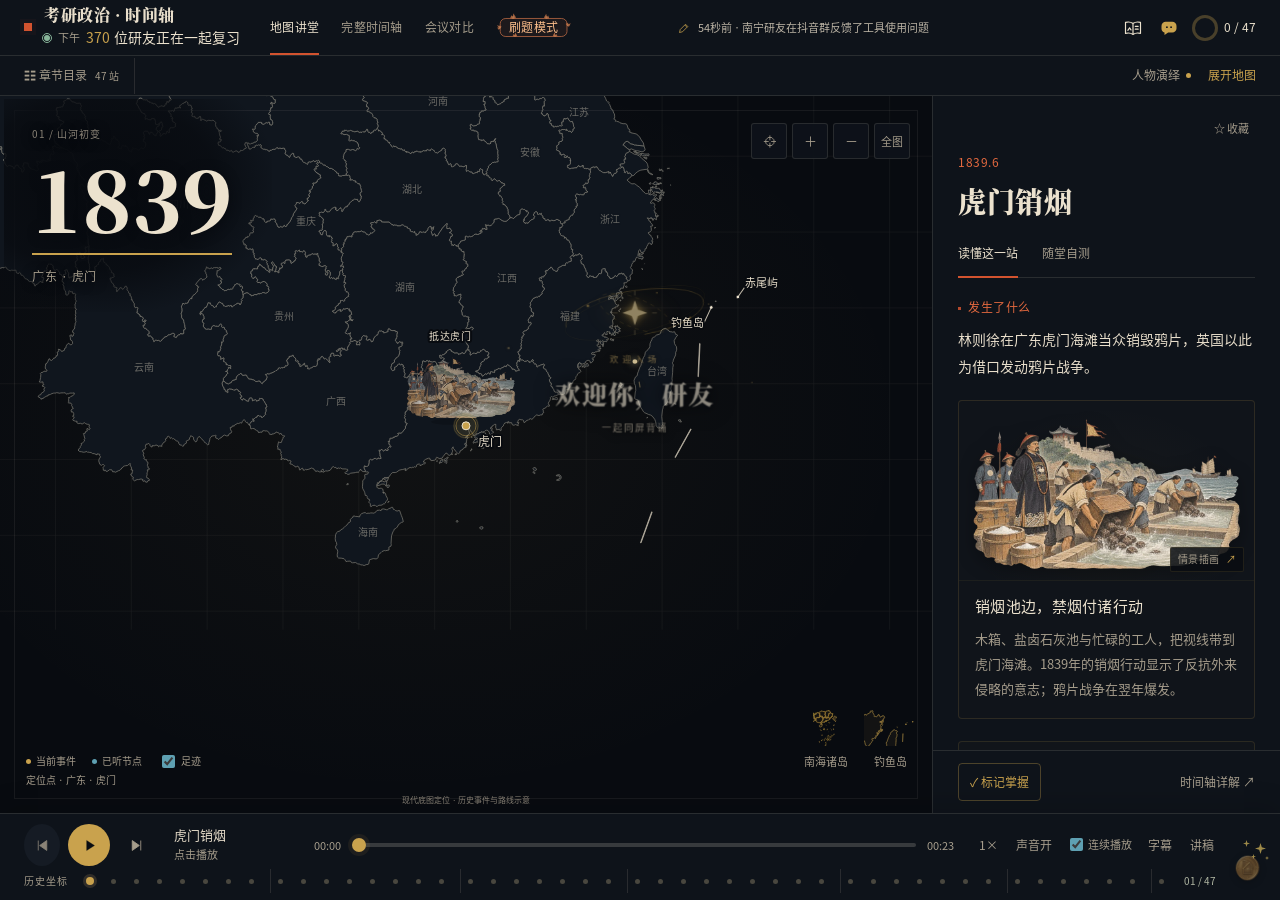
==== index.html @ 4784ce2b "史纲地图讲堂：47站语音讲解 + 动态地图 + 原创自测" ====
<!doctype html>
<html lang="zh-CN">
<head>
<meta charset="utf-8"><meta name="viewport" content="width=device-width,initial-scale=1,viewport-fit=cover">
<meta name="theme-color" content="#0A0D12"><meta name="description" content="47站史纲地图讲堂：语音讲解、动态地图、同步字幕、原创自测。把年份连成线，把考点放回历史现场。">
<title>史纲地图讲堂 · 考研政治</title>
<link rel="icon" href="data:image/svg+xml,%3Csvg xmlns='http://www.w3.org/2000/svg' viewBox='0 0 40 40'%3E%3Crect width='40' height='40' rx='10' fill='%230c171e'/%3E%3Cpath d='M8 27L20 8L32 27M12 22H28' fill='none' stroke='%23ccac76' stroke-width='2'/%3E%3C/svg%3E">
<link rel="preload" href="assets/fonts/v51/sans-core-e274e4789ecb.woff2" as="font" type="font/woff2" crossorigin>
<link rel="stylesheet" href="src/lecture.css?v=51">
<script defer src="map_data.js?v=16"></script>
<script defer src="src/study-map.js?v=29"></script><script defer src="src/lecture-data.js"></script><script defer src="src/lecture-audio.js"></script><script defer src="src/study-scenes.js?v=16"></script><script defer src="src/study-ui.js?v=61"></script><script defer src="src/study-together.js?v=42"></script><script defer src="src/study-welcome.js?v=43"></script><script defer src="src/study-community.js?v=33"></script><script defer src="src/study-resources.js?v=61"></script><script defer src="src/lecture-story.js?v=19"></script><script defer src="src/lecture.js?v=40"></script>
<link rel="stylesheet" href="src/study-theme.css?v=16">
<link rel="stylesheet" href="src/study-editorial.css?v=16">
<link rel="stylesheet" href="src/study-system.css?v=61">
<link rel="stylesheet" href="src/study-together.css?v=33">
<link rel="stylesheet" href="src/study-welcome.css?v=43">
<link rel="stylesheet" href="src/study-map.css?v=29">
<link rel="stylesheet" href="src/study-map-controls.css?v=28">
<link rel="stylesheet" href="src/study-resources.css?v=34">
<link rel="stylesheet" href="src/study-support.css?v=49">
<script defer src="src/study-support.js?v=53"></script>
</head>
<body>
<div class="lecture-app">
 <header class="study-header" data-page="lecture"></header>
 <div class="workspace-toolbar">
  <button id="mobileContents" class="directory-toggle" aria-expanded="false" aria-controls="contents">☷ 章节目录 <span>47 站</span></button>
  <h1 class="sr-only">史纲地图讲堂</h1><span id="sceneStatus" class="sr-only">选择节点，播放历史进程</span>
  <div class="toolbar-options"><button id="actorsBtn" aria-pressed="true">人物演绎 <i></i></button><button id="focusBtn" aria-pressed="false">展开地图</button></div>
 </div>
 <main class="workspace">
  <aside class="contents" id="contents" aria-label="章节目录">
   <div class="contents-heading"><b>学习路径</b><span id="chapterCounter">7 个篇章</span><button id="closeContents" aria-label="关闭目录">×</button></div>
   <label class="search"><svg viewBox="0 0 24 24" aria-hidden="true"><circle cx="10" cy="10" r="6"/><path d="m15 15 5 5"/></svg><input id="lessonSearch" type="search" placeholder="找年份、事件、考点" aria-label="搜索讲堂节点"></label>
   <div class="toc-filters" aria-label="目录筛选"><button data-filter="all" aria-pressed="true">全部</button><button data-filter="unheard" aria-pressed="false">未听</button><button data-filter="weak" aria-pressed="false">薄弱</button><button data-filter="star" aria-pressed="false">收藏</button></div>
   <div id="chapterList" class="chapter-list"></div>
   <div class="contents-foot"><span class="local-dot"></span>进度保存在当前浏览器<button id="aboutBtn" aria-label="查看内容来源与说明">ⓘ</button></div>
  </aside>
  <section class="map-panel" aria-label="历史地图">
   <div class="map-head"><div><span class="eyebrow" id="chapterKicker">第一章 · 山河初变</span><div class="map-year" id="mapYear">1839</div><span id="mapPlace" class="map-place">广东 · 虎门</span></div><div class="map-actions"><button id="focusMap" title="镜头返回当前节点" aria-label="定位当前事件">⌖</button><button id="zoomIn" aria-label="放大地图">＋</button><button id="zoomOut" aria-label="缩小地图">−</button><button id="overviewMap" title="查看全国" aria-label="查看全国地图">全图</button></div></div>
   <svg id="lectureMap" viewBox="0 0 1000 780" role="img" aria-label="中国现代行政区划底图，历史事件位置与进程示意" tabindex="0">
    <defs><pattern id="grid" width="48" height="48" patternUnits="userSpaceOnUse"><path d="M48 0H0V48" fill="none" stroke="#ECE2CE" stroke-width=".65" opacity=".08"/></pattern><marker id="routeArrow" viewBox="0 0 10 10" refX="8" refY="5" markerWidth="5" markerHeight="5" orient="auto"><path d="M0 0L10 5 0 10Z" fill="#d6b77d"/></marker></defs>
    <rect width="1000" height="780" fill="url(#grid)"/>
    <g id="provinceShapes"></g><g id="provinceNames"></g><g id="pastPins"></g><g id="routeLayer"></g><g id="storyLayer" aria-label="历史人物场景演绎"></g><g id="activePins"></g>
   </svg>
   <div id="lectureInsets" class="territory-insets"></div>
   <div class="map-key"><span><i class="gold"></i>当前事件</span><span><i class="teal"></i>已听节点</span><label><input type="checkbox" id="showTrail" checked> 足迹</label></div>
   <div id="routeCaption" class="route-caption"></div>

   <div class="map-disclaimer">现代底图定位 · 历史事件与路线示意</div>
  </section>
  <aside class="lesson-panel" aria-label="节点讲解与练习">
   <div class="lesson-scroll">
    <div class="lesson-meta"><span id="lessonPosition" class="sr-only">01 / 47</span><button id="starBtn" aria-label="收藏当前节点" aria-pressed="false">☆ 收藏</button></div>
    <div id="lessonDate" class="lesson-date">1839.6</div><h2 id="lessonTitle">虎门销烟</h2>
    <div class="lesson-tabs" role="tablist" aria-label="学习内容"><button id="summaryTab" role="tab" aria-selected="true" aria-controls="summaryPanel">读懂这一站</button><button id="quizTab" role="tab" aria-selected="false" aria-controls="quizPanel">随堂自测 <span id="quizDot"></span></button></div>
    <section id="summaryPanel" role="tabpanel" aria-labelledby="summaryTab">
     <div class="section-label">发生了什么</div><p id="lessonBody" class="lesson-body"></p><div id="lessonScene"></div>
     <div class="key-points"><div class="section-label">考点落在哪</div><ol id="lessonPoints"></ol></div>
     <div class="mistake"><span>别记混</span><p id="lessonMistake"></p></div>
     <div id="contextChain" class="context-chain"></div>
     <details class="note-block"><summary>我的一句话笔记 <span>＋</span></summary><label for="lessonNote" class="sr-only">当前节点笔记</label><textarea id="lessonNote" placeholder="用自己的话，把这一站讲明白……" maxlength="1000"></textarea><small>自动保存 · 仅当前浏览器</small></details>
    </section>
    <section id="quizPanel" role="tabpanel" aria-labelledby="quizTab" hidden><div class="quiz-label">原创巩固题 · 单选</div><h3 id="quizQuestion"></h3><div id="quizOptions"></div><div id="quizFeedback" role="status" hidden></div><button id="retryQuiz" hidden>重新作答</button><p class="quiz-tip">先回忆，再核对。答错的节点会进入「薄弱」。</p></section>
   </div>
   <div class="lesson-bottom"><button id="markLearned">✓ 标记掌握</button><a id="deepLink" href="kaoyan-review.html">时间轴详解 ↗</a></div>
  </aside>
 </main>
 <footer class="player">
  <div id="captionRow" class="caption-row" hidden><span id="subtitleLabel" class="sr-only">同步讲稿</span><p id="subtitle"></p></div>
  <div class="player-main"><div class="transport"><button id="prevLesson" aria-label="上一站" title="上一站（←）"><svg viewBox="0 0 24 24"><path d="M6 5v14M18 5 8 12l10 7Z"/></svg></button><button id="playLesson" aria-label="播放讲解" class="play-button"><svg viewBox="0 0 24 24"><path d="m8 5 11 7-11 7Z"/></svg></button><button id="nextLesson" aria-label="下一站" title="下一站（→）"><svg viewBox="0 0 24 24"><path d="M18 5v14M6 5l10 7-10 7Z"/></svg></button></div><div class="now-playing"><b id="playingTitle">虎门销烟</b><span id="audioState">点击播放</span></div><div class="audio-track"><span id="elapsed">00:00</span><input id="audioSeek" aria-label="讲解播放进度" type="range" min="0" max="100" value="0" step=".1"><span id="duration">00:00</span></div><div class="player-options"><button id="speedBtn" title="调整播放速度">1×</button><button id="muteBtn" aria-label="静音" aria-pressed="false">声音开</button><label class="auto-label"><input id="autoNext" type="checkbox" checked>连续播放</label><button id="captionBtn" aria-pressed="false" aria-controls="captionRow">字幕</button><button id="transcriptBtn" title="查看完整讲稿" aria-label="查看完整讲稿">讲稿</button></div></div>
  <div class="timeline-row"><span class="timeline-label">历史坐标</span><div id="lessonRail" class="lesson-rail" aria-label="按节点跳转"></div><span id="railPosition">01 / 47</span></div>
 </footer>
</div>
<audio id="narrator" preload="none"></audio>
<dialog id="infoDialog" class="study-dialog" aria-labelledby="dialogTitle"><div class="study-dialog-head"><h2 id="dialogTitle">学习足迹</h2><button id="closeDialog" class="study-dialog-close" type="button" aria-label="关闭弹窗">×</button></div><div id="dialogBody" class="study-dialog-body"></div></dialog>
<div id="toast" role="status" hidden></div><input id="importFile" type="file" accept="application/json,.json" hidden>
<!-- Cloudflare Pages Analytics --><script defer src='https://static.cloudflareinsights.com/beacon.min.js' data-cf-beacon='{"token": "8e5b8396976a47ae8d20547ca0a24ce4"}'></script><!-- Cloudflare Pages Analytics --></body></html>
---- src/lecture.css ----
@import url('./study-fonts.css?v=51');
:root{--bg:#0A0D12;--surface:#0E131A;--line:#2b2c2e;--gold:#C9A24D;--muted:#8A8377;--text:#E8DECB;--teal:#5EA0B2;--red:#D2532F;--serif:'KYSong','Songti SC','STSong',serif;--sans:'KYHan','PingFang SC','Microsoft YaHei',sans-serif;color-scheme:dark}
*{box-sizing:border-box}body{margin:0;background:var(--bg);color:var(--text);font:14px/1.6 var(--sans);-webkit-font-smoothing:antialiased}button,input,textarea{font:inherit}button,a,input{ -webkit-tap-highlight-color:transparent}button{color:inherit;background:none;border:0;cursor:pointer}a{color:inherit;text-decoration:none}button:disabled{opacity:.28;cursor:default}button:focus-visible,a:focus-visible,input:focus-visible,textarea:focus-visible,summary:focus-visible,svg:focus-visible{outline:2px solid var(--gold);outline-offset:3px}button:hover:not(:disabled),a:hover{color:var(--gold)}[hidden]{display:none!important}.sr-only{position:absolute;top:0;left:0;width:1px;height:1px;clip:rect(0,0,0,0);overflow:hidden}.mobile-only{display:none}.lecture-app{height:100dvh;min-height:660px;display:grid;grid-template-columns:minmax(0,1fr);grid-template-rows:67px 119px minmax(0,1fr)107px;max-width:2100px;margin:auto}
.site-header{display:flex;align-items:center;gap:42px;padding:0 26px;border-bottom:1px solid var(--line);background:#0E131A}.brand{display:flex;gap:11px;align-items:center;flex-shrink:0}.brand svg{width:34px;stroke:var(--gold);fill:none;stroke-width:1.3}.brand b{font-size:16px;letter-spacing:2px;display:block}.brand small{font-size:10px;color:var(--muted);letter-spacing:1.3px}.site-header nav{display:flex;align-self:stretch;align-items:center;gap:30px}.site-header nav a{display:flex;align-items:center;position:relative;height:100%;font-size:13px;color:var(--muted)}.site-header nav a[aria-current]{color:var(--gold)}.site-header nav a[aria-current]:after{content:'';position:absolute;bottom:-1px;height:2px;width:100%;background:var(--gold)}.site-header nav span{margin-left:6px}.progress-button{margin-left:auto;display:flex;align-items:center;gap:10px;text-align:left;font-size:11px;line-height:1.6;color:var(--muted)}.progress-button b{display:block;font-size:13px;font-weight:500;color:var(--text)}.progress-ring{display:block;border-radius:50%;width:29px;height:29px;background:conic-gradient(var(--gold) var(--progress,0%),#2b2c2e 0);position:relative}.progress-ring:after{content:'';position:absolute;inset:3px;border-radius:50%;background:#0E131A}
.eyebrow{font-size:10px;letter-spacing:1.8px;color:var(--muted)}
.workspace{display:grid;grid-template-columns:223px minmax(0,1fr)333px;min-height:0}.contents{position:relative;overflow:hidden;display:flex;flex-direction:column;border-right:1px solid var(--line);min-height:0;background:#0E131A}.contents-heading{padding:20px 18px 12px;display:flex;align-items:center;justify-content:space-between}.contents-heading b{font-size:13px;font-weight:500;letter-spacing:1px}.contents-heading span{font-size:10px;color:var(--muted)}.search{display:flex;align-items:center;margin:0 14px;border:1px solid var(--line);border-radius:5px;padding:7px 9px;background:var(--surface)}.search svg{width:15px;height:15px;fill:none;stroke:var(--muted);stroke-width:1.5;flex-shrink:0}.search input{border:0;outline:none;width:100%;background:transparent;color:var(--text);font-size:11px;padding-left:7px}.toc-filters{display:flex;padding:10px 12px;gap:1px;border-bottom:1px solid var(--line)}.toc-filters button{font-size:10px;flex:1;padding:5px 0;border-radius:4px;color:#94a3a5}.toc-filters button[aria-pressed=true]{background:#2b352f;color:var(--gold)}.chapter-list{overflow:auto;flex:1;padding:6px 9px 18px;scrollbar-width:thin;scrollbar-color:var(--line) transparent}.chapter-group{margin-bottom:3px}.chapter-toggle{display:flex;width:100%;align-items:center;text-align:left;padding:12px 5px;gap:8px}.chapter-toggle .chapter-no{font:12px Georgia;color:#8A8377}.chapter-toggle b{font-weight:500;font-size:12px}.chapter-toggle small{display:block;font:9px/1.6 var(--sans);color:#8A8377}.chapter-toggle .chapter-chevron{margin-left:auto;color:#8A8377;font-size:12px}.chapter-group.open .chapter-no{color:var(--gold)}.chapter-entries{border-left:1px solid var(--line);margin-left:11px;padding-left:7px}.lesson-entry{position:relative;width:100%;display:grid;grid-template-columns:29px 1fr 10px;align-items:center;text-align:left;padding:8px 7px;gap:7px;color:#A69D8C;border-radius:4px;font-size:11px;line-height:1.5;margin:1px 0}.lesson-entry time{color:#8A8377;font:10px Georgia}.lesson-entry .status{color:var(--teal);font-size:10px}.lesson-entry.active{background:#24231f;color:#C9A24D}.lesson-entry.active time{color:#c4a66f}.lesson-entry.active:before{content:'';position:absolute;margin-left:-10px;width:3px;height:22px;background:var(--gold);border-radius:2px}.lesson-entry .weak-dot{color:var(--red)}.empty-state{padding:24px 10px;color:var(--muted);font-size:12px;text-align:center}.contents-foot{border-top:1px solid var(--line);padding:12px 13px;font-size:9px;color:#8A8377;display:flex;align-items:center;gap:6px}.contents-foot button{margin-left:auto;font-size:15px}.local-dot{width:4px;height:4px;background:var(--teal);border-radius:50%}
.map-panel{position:relative;overflow:hidden;min-width:0;background:#080B10}.map-head{position:absolute;z-index:2;left:25px;right:20px;top:20px;display:flex;justify-content:space-between;pointer-events:none}.map-year{font:400 clamp(43px,4.3vw,68px)/1.15 Georgia,serif;color:#ECE2CE;letter-spacing:-3px;margin:5px 0}.map-place{color:#A69D8C;font-size:11px;letter-spacing:.5px}.map-actions{pointer-events:auto;display:flex;align-items:flex-start;gap:5px}.map-actions button{background:#10252bd9;border:1px solid var(--line);border-radius:4px;padding:4px 8px;min-width:29px;font-size:13px;color:#A69D8C}.map-actions button:last-child{font-size:10px;padding:7px 8px}#lectureMap{width:100%;height:100%;touch-action:none;cursor:grab}#lectureMap:active{cursor:grabbing}#provinceShapes path{fill:#111820;stroke:#6d6d65;stroke-width:.8;vector-effect:non-scaling-stroke;transition:fill .4s}#provinceNames text{font:11px var(--sans);fill:#a29d90;opacity:.65;pointer-events:none;paint-order:stroke;stroke:#111820;stroke-width:3px;stroke-linejoin:round}.route-ghost{stroke:#af9d72;opacity:.38;fill:none;stroke-width:2;stroke-dasharray:3 5;vector-effect:non-scaling-stroke}.route-line{stroke:var(--gold);fill:none;stroke-width:2.5;vector-effect:non-scaling-stroke;stroke-linejoin:round;stroke-linecap:round}.active-pin{fill:var(--gold);stroke:#8d7144;stroke-width:1.3}.pin-halo{fill:#d1b378;opacity:.1}.pin-label{font:12px var(--sans);fill:#ECE2CE;paint-order:stroke;stroke:#080B10;stroke-width:4px;stroke-linejoin:round}.past-pin{fill:var(--teal);opacity:.5}.map-inset{position:absolute;right:17px;bottom:150px;width:49px;border:1px solid var(--line);background:#0e222acc;padding:4px;text-align:center;pointer-events:none}.map-inset svg{width:28px;height:52px;display:block;margin:auto;fill:none;stroke:#719297;stroke-width:2}.map-inset span{font-size:8px;color:#8A8377;display:block}.map-key{position:absolute;left:24px;bottom:136px;display:flex;gap:14px;font-size:9px;color:#A69D8C;align-items:center}.map-key span{display:flex;align-items:center;gap:5px}.map-key i{width:5px;height:5px;border-radius:50%}.gold{background:var(--gold)}.teal{background:var(--teal)}.map-key label{display:flex;gap:3px;align-items:center}.map-key input{accent-color:var(--teal);width:10px;height:10px}.route-caption{position:absolute;bottom:112px;left:24px;right:60px;font-size:9px;color:#A69D8C}.map-disclaimer{position:absolute;bottom:8px;left:20px;right:20px;color:#8A8377;font-size:8px;text-align:center}
.lesson-panel{overflow:hidden;background:#0E131A;border-left:1px solid var(--line);display:flex;flex-direction:column;min-height:0}.lesson-scroll{padding:19px 23px 20px;flex:1;overflow:auto;scrollbar-width:thin;scrollbar-color:var(--line) transparent}.lesson-meta{display:flex;align-items:center;justify-content:space-between;color:#8A8377;font:10px Georgia;letter-spacing:1px}.lesson-meta button{font:10px var(--sans);color:#A69D8C;letter-spacing:0}.lesson-meta button[aria-pressed=true]{color:var(--gold)}.lesson-date{margin-top:18px;font:11px Georgia;color:var(--gold);letter-spacing:1px}.lesson-panel h2{font:500 29px/1.45 var(--serif);margin:7px 0 17px;letter-spacing:1px}.lesson-tabs{display:flex;gap:23px;border-bottom:1px solid var(--line);margin-bottom:18px}.lesson-tabs button{font-size:11px;padding:0 0 10px;color:#8A8377;position:relative}.lesson-tabs button[aria-selected=true]{color:var(--gold)}.lesson-tabs button[aria-selected=true]:after{content:'';position:absolute;bottom:-1px;left:0;right:0;height:2px;background:var(--gold)}#quizDot.done:after{content:'✓';color:var(--teal);margin-left:3px}.section-label{font-size:9px;letter-spacing:1.5px;color:#8A8377;margin-bottom:7px}.lesson-body{font-size:12px;line-height:1.95;color:var(--text);margin:0 0 20px}.key-points{padding:13px 13px 3px;border:1px solid var(--line);background:#151B24;border-radius:5px;margin-bottom:14px}.key-points .section-label{color:var(--teal)}.key-points ol{padding-left:15px;margin:6px 0 9px}.key-points li{padding:0 0 7px 2px;font-size:12px;line-height:1.8}.key-points li::marker{color:#73aba8;font:11px Georgia}.mistake{padding:10px 0 9px 11px;border-left:2px solid #a28155;margin-bottom:17px}.mistake span{color:#c8a46e;font-size:9px;letter-spacing:2px}.mistake p{font-size:11px;line-height:1.85;color:#baac92;margin:3px 0 0}.context-chain{display:flex;gap:12px;margin:0 0 14px}.context-chain button{font-size:10px;line-height:1.8;flex:1;text-align:left;color:#A69D8C;padding:8px;background:#151B24;border:1px solid var(--line);border-radius:4px}.context-chain small{display:block;color:#8A8377;font-size:8px}.note-block{border-top:1px solid var(--line);padding-top:9px}.note-block summary{color:#8A8377;font-size:10px;cursor:pointer;list-style:none}.note-block summary span{float:right}.note-block textarea{margin-top:9px;resize:vertical;min-height:90px;width:100%;background:var(--surface);color:var(--text);border:1px solid var(--line);border-radius:4px;padding:9px;font-size:12px}.note-block small{color:#8A8377;font-size:9px}.lesson-bottom{padding:12px 21px;border-top:1px solid var(--line);display:flex;justify-content:space-between;align-items:center;gap:10px}.lesson-bottom button{border:1px solid #6c664e;color:var(--gold);padding:7px 12px;border-radius:5px;font-size:11px}.lesson-bottom button.learned{color:var(--teal);border-color:#467e7c}.lesson-bottom a{font-size:10px;color:#8A8377}.quiz-label{font-size:9px;color:var(--teal);letter-spacing:1px}.lesson-panel h3{font-size:15px;font-weight:500;line-height:1.8;margin:12px 0 17px}#quizOptions{display:grid;gap:9px}.quiz-option{display:flex;gap:10px;align-items:flex-start;text-align:left;line-height:1.8;font-size:12px;border:1px solid var(--line);background:#151B24;padding:12px;border-radius:5px}.quiz-option b{font:12px/1.8 Georgia;color:#8A8377}.quiz-option.correct{border-color:#659c89;background:#1d2b2e;color:#bed8c4}.quiz-option.wrong{border-color:#ad7460;background:#392a26;color:#e6b39c}.quiz-option:disabled{opacity:1}.quiz-option:disabled:not(.correct):not(.wrong){opacity:.45}#quizFeedback{margin:16px 0 10px;padding:12px;background:#151B24;border-radius:5px;font-size:12px;line-height:1.9}#quizFeedback b{display:block;color:var(--teal);font-weight:500;margin-bottom:5px}#quizFeedback.incorrect b{color:var(--red)}#retryQuiz{color:var(--gold);font-size:11px;border-bottom:1px solid #8c7957;padding:5px 0}.quiz-tip{font-size:10px;color:#8A8377;margin-top:18px}
.player{background:#0E131A;border-top:1px solid var(--line);padding:14px 24px 9px;z-index:4}.player-main{display:flex;gap:20px;align-items:center}.transport{display:flex;gap:10px;align-items:center}.transport button{padding:7px;color:#A69D8C;display:grid;place-items:center}.transport svg{width:15px;height:15px;fill:currentColor;stroke:currentColor;stroke-width:1.2}.transport .play-button{height:39px;width:39px;background:var(--gold);color:#17252a;border-radius:50%;box-shadow:0 0 0 5px #d0ac6f0a}.play-button:hover:not(:disabled){color:#08171d;background:#e3c58d}.play-button svg{width:21px;height:21px;stroke-width:.5}.now-playing{min-width:122px;max-width:180px;line-height:1.5}.now-playing b{display:block;font-size:11px;font-weight:500;white-space:nowrap;overflow:hidden;text-overflow:ellipsis}.now-playing span{font-size:9px;color:var(--muted)}.audio-track{min-width:0;display:flex;gap:11px;align-items:center;flex:1}.audio-track span{font:10px Georgia;color:#8A8377}.audio-track input{accent-color:var(--gold);flex:1;min-width:40px;height:3px;cursor:pointer}.player-options{display:flex;align-items:center;gap:17px;color:#A69D8C;font-size:10px;white-space:nowrap}.player-options button{padding:5px 0;font-size:11px}.player-options input{accent-color:var(--teal);vertical-align:-2px;width:11px;height:11px;margin-right:5px}#focusBtn{border:1px solid var(--line);padding:4px 9px;border-radius:4px}.timeline-row{display:flex;align-items:center;gap:17px;margin-top:12px;color:#8A8377;font-size:8px}.timeline-label{white-space:nowrap;letter-spacing:1px}.lesson-rail{min-width:0;display:flex;gap:3px;flex:1;align-items:center;overflow:auto;scrollbar-width:none}.rail-dot{height:18px;padding:3px;flex:1;min-width:9px;position:relative;display:flex;align-items:center;justify-content:center}.rail-dot:before{content:'';width:5px;height:5px;border-radius:50%;background:#3b565d;display:block}.rail-dot.heard:before{background:#70a6a2}.rail-dot.active:before{background:var(--gold);width:8px;height:8px;box-shadow:0 0 0 3px #c3a16a30}.rail-dot.chapter-start{border-left:1px solid var(--line);margin-left:6px}#railPosition{white-space:nowrap;font:10px Georgia;color:#b3b9a5}
dialog{width:min(620px,calc(100vw - 30px));max-height:85dvh;overflow:auto;background:var(--surface);border:1px solid #53605b;border-radius:10px;color:var(--text);padding:24px;box-shadow:0 30px 100px #0008}dialog::backdrop{background:#030d13c9;backdrop-filter:blur(5px)}.dialog-head{display:flex;align-items:center;justify-content:space-between;margin-bottom:18px}.dialog-head h2{font:24px var(--serif);margin:0}.dialog-head button{font-size:28px;color:var(--muted)}#dialogBody p{font-size:13px;line-height:1.9;color:#A69D8C}#dialogBody a{color:var(--gold);text-decoration:underline}#dialogBody .dialog-stats{display:grid;grid-template-columns:repeat(3,1fr);gap:12px}.dialog-stats div{padding:17px;background:var(--surface);border-radius:5px;font-size:11px;color:#8da8aa}.dialog-stats b{display:block;font:30px Georgia;color:var(--gold);margin-bottom:6px}.dialog-actions{display:flex;gap:10px;flex-wrap:wrap}.dialog-actions button{padding:9px 14px;font-size:12px;border:1px solid #6b705b;border-radius:5px;color:var(--gold)}.transcript-line{display:block;width:100%;text-align:left;padding:9px;border-bottom:1px solid var(--line);line-height:1.9;font-size:13px}.transcript-line small{color:var(--teal);font:10px Georgia;margin-right:15px}#toast{position:fixed;left:50%;bottom:120px;transform:translateX(-50%);z-index:30;background:#e0c18c;color:#122029;padding:10px 19px;border-radius:5px;box-shadow:0 10px 40px #0005;font-size:12px;max-width:90vw;text-align:center}

/* v6: same ink, parchment, gold and vermilion as the original timeline. */
:root{--line:rgba(236,226,206,.12);--paper:#ECE2CE;--serif:'KYSong','Songti SC','STSongti-SC',serif}
.lecture-app,.focus-mode.lecture-app{height:100dvh;min-height:540px;max-width:none;grid-template-rows:62px 39px minmax(0,1fr) auto}
.site-header{padding:0 24px;gap:35px;background:var(--bg)}
.brand{gap:12px}.brand em{display:block;width:9px;height:9px;background:#D2532F;flex-shrink:0}.brand b{font:600 16px/1.5 var(--serif);letter-spacing:.8px}.brand small{font-size:9px;letter-spacing:1.1px}
.site-header nav{gap:27px}.site-header nav a{font-size:12px}.progress-button{font-size:10px}.progress-button b{font-size:12px}.progress-ring{height:26px;width:26px}.progress-ring:after{background:var(--bg)}
.workspace-toolbar{display:flex;align-items:center;gap:14px;padding:0 24px;border-bottom:1px solid var(--line);background:var(--surface);min-width:0}
.workspace-toolbar h1{font:500 12px var(--serif);letter-spacing:1px;white-space:nowrap;margin:0;color:var(--paper)}
.directory-toggle{font-size:11px;color:var(--text);padding:5px 15px 5px 0;border-right:1px solid var(--line);white-space:nowrap}.directory-toggle span{font:9px Georgia;color:var(--muted);margin-left:5px}
.toolbar-divider{height:12px;width:1px;background:var(--line);flex-shrink:0}#sceneStatus{font-size:10px;color:var(--muted);overflow:hidden;text-overflow:ellipsis;white-space:nowrap}
.toolbar-options{display:flex;align-items:center;gap:17px;margin-left:auto;white-space:nowrap}.toolbar-options button{font-size:10px;color:var(--muted);padding:4px 0}#focusBtn{border:0;padding:4px 0;border-radius:0;color:var(--gold)}#actorsBtn{display:flex;align-items:center;gap:6px}#actorsBtn i{width:5px;height:5px;background:#514e45;border-radius:50%}#actorsBtn[aria-pressed=true] i{background:var(--gold)}
.workspace,.focus-mode .workspace{position:relative;grid-template-columns:minmax(0,1fr)320px;min-height:0;min-width:0}.focus-mode .workspace{grid-template-columns:minmax(0,1fr)}.focus-mode .lesson-panel{display:none}
.contents,.focus-mode .contents{display:none}.contents.mobile-open,.focus-mode .contents.mobile-open{display:flex;position:fixed;z-index:20;left:0;top:101px;bottom:93px;width:280px;box-shadow:14px 0 40px #0008;border:1px solid var(--line);border-left:0;background:var(--surface)}
.contents-heading{padding:15px 17px 12px}.contents-heading #closeContents{font-size:22px;padding:0 2px;color:var(--muted)}.chapter-list{padding:6px 12px 18px}.chapter-toggle{padding:13px 5px}.lesson-entry{padding:9px 8px;border-radius:2px}.chapter-entries{margin-left:13px}.toc-filters button{border-radius:2px}.toc-filters button[aria-pressed=true]{background:#C9A24D12}.search{border-radius:2px}.contents-foot{color:var(--muted)}
.map-panel{min-height:0}.map-head{top:23px;left:27px;right:20px}.map-year{font:400 clamp(48px,5.5vw,76px)/1.05 Georgia,serif;letter-spacing:-3px;margin:6px 0 8px}.map-place{font-size:11px;letter-spacing:.5px}.map-actions{gap:5px}.map-actions button{background:#0E131Aee;border:1px solid var(--line);color:var(--muted);border-radius:2px;padding:4px 8px}.map-actions button:last-child{font-size:10px;padding:7px 8px}#lectureMap{display:block}
#provinceShapes path{fill:#10161E;stroke:#77766E;stroke-width:.75}#provinceNames text{fill:#9C988D;stroke:#10161E;opacity:.65;font-size:11px}.pin-label{font:11px var(--sans);stroke-width:4px;stroke:#080B10}.active-pin{stroke:#ECE2CE;stroke-width:1;vector-effect:non-scaling-stroke}.pin-halo{fill:var(--gold)}.route-ghost{stroke:var(--gold);opacity:.25}.route-line{stroke-width:2.3;filter:drop-shadow(0 0 3px #C9A24D30)}
.map-key{left:26px;bottom:42px;gap:16px;color:var(--muted)}.route-caption{left:26px;right:80px;bottom:24px;color:var(--muted);font-size:9px;white-space:nowrap;overflow:hidden;text-overflow:ellipsis}.map-disclaimer{bottom:5px;color:#6f6c63;font-size:8px}.map-inset{bottom:45px;right:16px;width:42px;background:#0E131Acc;border-color:var(--line);padding:3px}.map-inset svg{stroke:#888880;height:46px;width:24px}.map-inset span{color:var(--muted);font-size:7px}
#storyLayer{pointer-events:none}.story-shadow{fill:#000;opacity:.35}.story-arrival{fill:#C9A24D14;stroke:#C9A24D;stroke-width:1;vector-effect:non-scaling-stroke;opacity:.5}.story-ripple{fill:none;stroke:#C9A24D;stroke-width:1;vector-effect:non-scaling-stroke}.story-action{font:10px var(--sans);fill:#ECE2CE;paint-order:stroke;stroke:#080B10;stroke-width:4px;stroke-linejoin:round;letter-spacing:.5px}.story-figure{filter:drop-shadow(0 3px 3px #0007)}
.lesson-scroll{padding:21px 24px 15px}.lesson-date{margin-top:14px}.lesson-panel h2{font-size:29px;line-height:1.45;margin:6px 0 18px}.lesson-body{line-height:1.95}.lesson-meta{color:var(--muted)}.section-label{color:var(--muted)}.key-points{border-radius:2px;background:#C9A24D05;border-color:#C9A24D28;padding:13px 12px 3px}.key-points .section-label,.key-points li::marker{color:var(--gold)}.key-points li{font-size:12px}.context-chain button{border-radius:2px;background:transparent;color:#A69D8C}.context-chain small{color:var(--muted)}.lesson-bottom{padding:11px 23px}.lesson-bottom button{border-radius:2px;padding:6px 11px}.lesson-bottom a{color:var(--muted)}
.player{padding:11px 24px 7px;background:var(--surface);border-top:1px solid var(--line);min-width:0}.player-main{gap:20px}.transport{gap:8px}.transport .play-button{width:36px;height:36px;box-shadow:none;color:#0A0D12}.now-playing{min-width:120px;max-width:180px}.player-options{gap:16px}.player-options button[aria-pressed=true]{color:var(--gold)}.timeline-row{margin-top:7px;color:var(--muted);gap:16px}.rail-dot:before{background:#49473f}.rail-dot.heard:before{background:var(--teal)}.rail-dot.active:before{background:var(--gold)}.rail-dot.chapter-start{border-color:var(--line)}
.caption-row{border-bottom:1px solid var(--line);padding:0 0 9px;margin-bottom:9px;min-height:30px}.caption-row p{font-size:12px;line-height:1.7;margin:0;text-align:center;color:var(--paper)}
dialog{background:var(--surface);border-color:#ECE2CE35;border-radius:4px}.dialog-stats div{border-radius:2px;background:#151B24}.dialog-actions button,.quiz-option,#quizFeedback{border-radius:2px}.quiz-tip{color:var(--muted)}
@media(min-width:1600px){.workspace{grid-template-columns:minmax(0,1fr)360px}.lesson-scroll{padding:26px 30px}.lesson-body,.key-points li{font-size:14px}.map-head{top:29px;left:34px}.map-key,.route-caption{left:34px}}
@media(max-width:1100px){.site-header{gap:24px;padding:0 19px}.site-header nav{gap:19px}.workspace{grid-template-columns:minmax(0,1fr)290px}.lesson-scroll{padding:18px 20px}.player{padding-left:18px;padding-right:18px}.player-main{gap:12px}.player-options{gap:10px}.now-playing{min-width:108px;max-width:130px}.workspace-toolbar{padding:0 19px;gap:11px}.toolbar-options{gap:12px}}
@media(max-width:850px){.site-header{gap:22px}.site-header nav{gap:17px}.brand small{font-size:8px}.brand b{font-size:14px}.site-header nav a{font-size:11px}.progress-button>span:last-child{display:none}.workspace{grid-template-columns:minmax(0,1fr)265px}.lesson-scroll{padding:17px 18px}.lesson-panel h2{font-size:26px}.lesson-bottom{padding:10px 16px}.player-main{gap:10px;flex-wrap:wrap}.audio-track{order:4;flex-basis:100%}.player-options{margin-left:auto}.contents.mobile-open,.focus-mode .contents.mobile-open{bottom:112px}.workspace-toolbar h1,.toolbar-divider{display:none}.map-head{left:20px}.map-year{font-size:57px}.map-actions{max-width:88px;flex-wrap:wrap;justify-content:flex-end}.map-key,.route-caption{left:20px}}
@media(max-width:700px){
 .lecture-app,.focus-mode.lecture-app{height:auto;min-height:100dvh;grid-template-rows:auto 40px auto auto}.site-header{padding:12px 17px 0;gap:10px;flex-wrap:wrap}.brand{flex:1}.brand b{font-size:15px}.brand small{font-size:9px}.site-header nav{width:100%;order:3;height:36px;gap:25px}.site-header nav a{font-size:11px}.progress-ring{height:24px;width:24px}
 .workspace-toolbar{padding:0 16px;gap:8px}.directory-toggle{font-size:10px;padding-right:10px}.directory-toggle span{display:none}.toolbar-options{gap:13px}#sceneStatus{font-size:9px}.toolbar-options button{font-size:9px}#actorsBtn{gap:5px}.toolbar-options i{width:4px!important;height:4px!important}
 .workspace,.focus-mode .workspace{display:flex;flex-direction:column;min-height:0}.map-panel{height:65dvh;min-height:460px;max-height:760px}.focus-mode .map-panel{height:calc(100dvh - 241px);min-height:440px}.map-head{top:18px;left:19px;right:16px}.map-year{font-size:54px;margin:7px 0}.map-place{font-size:10px;max-width:225px}.map-head .eyebrow{font-size:8px;letter-spacing:1px}.map-actions{max-width:none;gap:4px}.map-actions button{font-size:12px;min-width:26px;padding:4px 6px}.map-actions button:last-child{font-size:9px;padding:6px}.map-key{font-size:8px;bottom:44px;gap:12px}.route-caption{font-size:8px;bottom:25px;right:65px}.map-inset{right:13px;bottom:43px}.map-disclaimer{font-size:7px}
 .lesson-panel{border-top:1px solid var(--line);border-left:0}.lesson-scroll{padding:21px 22px 17px;overflow:visible}.lesson-panel h2{font-size:30px;margin:6px 0 19px}.lesson-date{margin-top:13px}.lesson-body{font-size:14px}.key-points li{font-size:13px}.section-label{font-size:10px}.mistake p{font-size:12px}.context-chain button{font-size:11px}.lesson-tabs button{font-size:12px}.lesson-bottom{padding:12px 22px 18px}.lesson-bottom button{font-size:12px}.note-block textarea,.search input{font-size:16px}
 .player{position:sticky;bottom:0;z-index:4;padding:9px 12px max(7px,env(safe-area-inset-bottom));box-shadow:0 -4px 20px #0005}.player-main{gap:7px 9px}.transport{gap:3px}.transport button{padding:5px}.transport .play-button{width:34px;height:34px}.now-playing{width:90px;min-width:0;max-width:90px}.now-playing b{font-size:10px}.now-playing span{font-size:8px}.player-options{gap:10px}.player-options button{font-size:10px}.player-options #muteBtn,.player-options #transcriptBtn{display:none}.auto-label{font-size:9px}.auto-label input{margin:0 3px 0 0;vertical-align:-2px;width:10px;height:10px}.audio-track{gap:8px}.audio-track span{font-size:9px}.timeline-row{gap:8px;margin-top:6px}.timeline-label{font-size:7px}.lesson-rail{gap:0}.rail-dot{min-width:12px}.rail-dot.chapter-start{margin-left:3px}#railPosition{font-size:9px}.caption-row p{font-size:11px}.caption-row{padding-bottom:7px;margin-bottom:7px}
 .contents.mobile-open,.focus-mode .contents.mobile-open{top:0;bottom:0;width:min(300px,86vw);box-shadow:0 0 0 100vmax #03070bb0}.contents-heading{padding-top:22px}.contents .lesson-entry{font-size:12px;padding:10px}.contents .search input{font-size:16px}#toast{bottom:125px}.dialog-stats b{font-size:24px}
}
@media(max-width:380px){#sceneStatus{display:none}.player-main{gap:6px}.player-options{gap:8px}.now-playing{width:75px;max-width:75px}.brand b{font-size:14px}}
@media(prefers-reduced-motion:reduce){*,*:before,*:after{animation:none!important;transition:none!important;scroll-behavior:auto!important}}
---- src/study-theme.css ----
/* Shared visual system: the lecture and full timeline use this exact stylesheet. */
:root{--bg:#0A0D12;--surface:#0E131A;--surface-2:#151B24;--plate:#080B10;--paper:#ECE2CE;--text:#E8DECB;--text-dim:#A69D8C;--text-faint:#8A8377;--muted:#8A8377;--gold:#C9A24D;--jin:#C9A24D;--zhu:#D2532F;--teal:#5EA0B2;--line:rgba(236,226,206,.12);--line-2:rgba(236,226,206,.2);--serif:'KYSong','Songti SC','STSongti-SC',serif;--sans:'KYHan','PingFang SC','Microsoft YaHei',sans-serif;--panel-width:348px;color-scheme:dark}
body{font:13px/1.7 var(--sans);background:var(--bg);color:var(--text);text-rendering:optimizeLegibility}a{color:inherit;text-decoration:none}button,input,textarea{font-family:var(--sans)}[hidden]{display:none!important}::selection{background:#C9A24D40}button:focus-visible,a:focus-visible,input:focus-visible{outline:2px solid var(--gold);outline-offset:3px}
.study-header{display:flex;align-items:center;gap:42px;min-width:0;height:64px;padding:0 26px;border-bottom:1px solid var(--line);background:var(--bg);z-index:6}
.study-brand{display:flex;align-items:center;gap:12px;flex-shrink:0}.study-brand em{width:8px;height:8px;background:var(--zhu);display:block;box-shadow:0 0 0 4px #D2532F0a}.study-brand b{display:block;font:600 17px/1.45 var(--serif);letter-spacing:1px}.study-brand small{display:block;font:9px/1.8 var(--sans);letter-spacing:1.7px;color:var(--text-faint)}
.study-header nav{display:flex;align-self:stretch;align-items:center;gap:30px;min-width:0}.study-header nav a{display:flex;position:relative;align-items:center;height:100%;font-size:12px;white-space:nowrap;color:var(--text-dim);letter-spacing:.3px}.study-header nav a:hover{color:var(--paper)}.study-header nav a[aria-current=page]{color:var(--gold)}.study-header nav a[aria-current=page]:after{content:'';height:2px;position:absolute;bottom:0;left:0;right:0;background:var(--gold)}.study-header nav a span{margin-left:5px;font-size:10px}
.study-records{display:flex;align-items:center;gap:9px;white-space:nowrap;margin-left:auto;color:var(--text-dim);font-size:10px;padding:0;text-align:left;line-height:1.5}.study-records b{display:block;color:var(--paper);font-size:11px;font-weight:400}.study-records-dot{width:23px;height:23px;border:1px solid #C9A24D50;border-radius:50%;position:relative}.study-records-dot:after{content:'';position:absolute;inset:5px;border:1px solid #C9A24D35;border-radius:50%}
.lecture-app,.focus-mode.lecture-app{grid-template-rows:64px 42px minmax(0,1fr) auto}.workspace-toolbar{height:42px;background:var(--surface);padding:0 26px}.workspace,.focus-mode .workspace{grid-template-columns:minmax(0,1fr) var(--panel-width)}.focus-mode .workspace{grid-template-columns:minmax(0,1fr)}.contents.mobile-open,.focus-mode .contents.mobile-open{top:106px}.toolbar-options button,.directory-toggle{font-size:11px}.workspace-toolbar h1{font-size:12px}#sceneStatus{font-size:10px}.map-panel{background:var(--plate)}.map-panel:after{content:'';position:absolute;inset:12px;pointer-events:none;border:1px solid #ECE2CE09}.map-head{top:27px;left:29px;right:22px}.map-year{font:500 76px/1.08 var(--serif);letter-spacing:-2px;color:var(--paper);margin:8px 0}.map-place{font-size:11px;color:var(--text-dim)}.map-head .eyebrow{font-size:10px;color:var(--text-faint)}
.lesson-panel,#side{background:var(--surface);border-left:1px solid var(--line)}.lesson-scroll,#card{padding:23px 25px 25px}.lesson-panel h2,#cName{font:500 30px/1.4 var(--serif);letter-spacing:.7px;color:var(--paper);margin:6px 0 17px}.lesson-date,.kick .date{color:var(--gold);font:11px/1.6 Georgia,serif;letter-spacing:.7px}.lesson-meta,.kick{font-size:10px;color:var(--text-faint)}.lesson-tabs{gap:24px;margin-bottom:19px;border-color:var(--line)}.lesson-tabs button{font-size:11px}.section-label,.sec h3{font:400 10px/1.6 var(--sans);letter-spacing:1.4px;color:var(--text-faint);margin:0 0 8px}.lesson-body,.sec p,.sec p.ser{font:400 13px/1.95 var(--sans);color:var(--text);margin:0}.lesson-body{margin-bottom:19px}.key-points{border-radius:4px;padding:13px 14px 3px;background:#C9A24D05;border-color:#C9A24D24}.key-points li,.sec li{font:400 13px/1.9 var(--sans);color:var(--text)}.mistake,.sec.trap{border-left:2px solid #C9A24D70;padding:5px 0 5px 12px;background:none}.mistake p,.sec.trap p{font-size:12px;color:#BAAC92;line-height:1.85}.mistake span,.sec.trap h3{color:var(--gold);font-size:10px}.lesson-bottom{padding:12px 25px}.lesson-bottom button,#cActs button{border:1px solid var(--line-2);border-radius:3px;font-size:11px;color:var(--text-dim);background:transparent}.lesson-bottom button{color:var(--gold);border-color:#C9A24D55}.context-chain button,#cNav button{border:1px solid var(--line);border-radius:3px;background:transparent;padding:9px 10px;color:var(--text-dim);font-size:11px}.context-chain small,#cNav button{line-height:1.8}.section-label:before,.sec h3:before{content:'';display:inline-block;width:3px;height:3px;background:var(--gold);margin:0 7px 2px 0;opacity:.65}
.event-scene{margin:0 0 22px;padding:0;border:1px solid #C9A24D26;border-radius:5px;overflow:hidden;background:linear-gradient(150deg,#C9A24D05,transparent 70%)}.event-scene-art{position:relative;display:block;padding:9px 12px 2px;width:100%;height:170px;text-align:left;overflow:hidden;border-bottom:1px solid #C9A24D12}.event-scene-art img{display:block;width:100%;height:100%;object-fit:contain;filter:drop-shadow(0 5px 9px #0005);transition:transform .3s ease}.event-scene-art:hover img{transform:scale(1.035)}.event-scene-art>span{position:absolute;bottom:7px;right:9px;font-size:8px;letter-spacing:.8px;color:#B6A991;background:#0A0D12d9;border:1px solid #C9A24D20;border-radius:2px;padding:2px 5px}.event-scene-art i{font-style:normal;color:var(--gold);margin-left:4px}.event-scene figcaption{padding:12px 14px 14px}.event-scene figcaption h3{font:500 14px/1.65 var(--serif);margin:0 0 7px;color:var(--paper);letter-spacing:.3px}.event-scene figcaption p{font:400 11px/1.85 var(--sans);margin:0;color:var(--text-dim)}
.scene-dialog{position:fixed;margin:auto;inset:0;width:min(740px,calc(100vw - 32px));max-height:90dvh;padding:24px 30px 27px;border:1px solid #C9A24D50;border-radius:8px;background:var(--surface);color:var(--paper);overflow:auto;box-shadow:0 24px 90px #0008}.scene-dialog::backdrop{background:#03070bd9;backdrop-filter:blur(7px)}.scene-close{position:absolute;right:13px;top:9px;font-size:28px;line-height:1;padding:8px;color:var(--text-dim)}.scene-dialog-kicker{font-size:10px;color:var(--gold);letter-spacing:1.6px;margin-bottom:12px}.scene-dialog>img{display:block;width:100%;height:min(42vh,400px);object-fit:contain}.scene-dialog h2{font:500 26px/1.5 var(--serif);margin:14px 0 10px}.scene-dialog p{font-size:14px;line-height:1.9;color:var(--text-dim);margin:0 0 15px}.scene-dialog small{font-size:10px;color:var(--text-faint)}
/* The full timeline keeps its views and data, inside the same visual shell. */
.timeline-page #app{grid-template-rows:64px 44px 40px minmax(0,1fr) auto;min-height:560px}.timeline-page .study-header{grid-row:1}.timeline-page #notice{display:none!important}.timeline-page #top{grid-row:2;height:44px;padding:0 26px;gap:16px;background:var(--surface);flex-wrap:nowrap}.timeline-page #brand{display:none}.timeline-page #searchWrap{flex:1 1 170px;max-width:220px;min-width:100px;order:0}.timeline-page #q{height:30px;font-size:12px;padding-left:0}.timeline-page #q::placeholder{font-size:11px}.timeline-page #viewSeg{order:0;flex:0 0 auto;gap:1px}.timeline-page .seg button{height:30px;padding:0 10px;font-size:11px;letter-spacing:.4px}.timeline-page .seg button[aria-selected=true]{color:var(--gold)}.timeline-page .seg button[aria-selected=true]:after{background:var(--gold)}.timeline-page #sandBtn{height:27px;order:0;padding:0 10px;margin:0;font-size:10px;opacity:1}.timeline-page #laneSeg{order:0;flex:0 0 auto}.timeline-page #stats{order:0;margin-left:auto;gap:10px;display:flex}.timeline-page #stats .stat{font-size:10px}.timeline-page #prog{display:none}.timeline-page #statRead{display:none}
.timeline-page #tools{grid-row:3;height:40px;gap:14px;padding:0 26px;display:flex;align-items:center;overflow-x:auto;white-space:nowrap;background:var(--surface);border-bottom:1px solid var(--line);scrollbar-width:none}.timeline-page #tools a{font-size:10px!important;padding:0!important;color:var(--text-faint)!important;border:0!important;border-radius:0!important;background:none!important;flex-shrink:0}.timeline-page #tools .return-lecture{font-size:11px!important;color:var(--gold)!important;margin-right:auto;border-right:1px solid var(--line)!important;padding-right:16px!important}.timeline-page #atlasBtn{height:25px;background:transparent;color:var(--text-dim);border:1px solid var(--line);font-size:10px;padding:0 8px;margin:0;border-radius:3px}.timeline-page #atlasBtn span{font-size:8px;color:var(--text-faint);border-color:var(--line)}.timeline-page #tools .tl-k,.timeline-page #tools .tl-note,.timeline-page #tools .lock{display:none}
.timeline-page #app>main{grid-row:4;grid-template-columns:minmax(0,1fr) var(--panel-width);min-width:0}.timeline-page #side{position:relative;inset:auto;width:auto;max-height:none;transform:none!important;display:flex;min-height:0;box-shadow:none}.timeline-page #sideScroll{min-height:0;overflow:auto}.timeline-page #sheetBar{display:none}.timeline-page #card{overflow:hidden}.timeline-page #cActs{display:flex;gap:7px;flex-wrap:wrap;margin:0 0 20px}.timeline-page #cActs button{padding:5px 8px;min-height:28px}.timeline-page #cFreq{font-size:10px;color:var(--text-faint);margin:0 0 14px}.timeline-page .sec{margin-top:19px}.timeline-page .sec ul{padding-left:17px}.timeline-page .sec li{margin-bottom:6px}.timeline-page #cNav{margin-top:22px;gap:10px}.timeline-page #cNav b{font-size:11px;font-weight:400}.timeline-page #cardSeal{display:none}.timeline-page #ver{font-size:9px;padding:9px 25px;color:var(--text-faint);border-top:1px solid var(--line)}
.timeline-page #yearBox{top:27px;left:29px}.timeline-page #yearNum{font:500 76px/1.08 var(--serif);letter-spacing:-2px}.timeline-page #yearNum span{width:auto}.timeline-page #yearLabel{display:none}.timeline-page #yearUnder{height:1px;margin-top:10px;max-width:100px}.timeline-page #phaseName{font:400 11px/1.6 var(--sans);letter-spacing:.7px;margin-top:10px;color:var(--gold)}.timeline-page #phaseSub{font:400 9px/1.6 var(--sans);letter-spacing:.4px;color:var(--text-faint);margin-top:4px}.timeline-page #hint{right:25px;top:27px;font-size:9px;line-height:1.8}.timeline-page #histTag{top:79px;right:25px;font-size:10px;max-width:42%}.timeline-page #plateGlow{display:none}.timeline-page #pFrame{inset:12px;border-color:#ECE2CE09}.timeline-page #pFrame:after,.timeline-page #pMarks{display:none}.timeline-page #mapWrap{padding:120px 25px 53px}.timeline-page #mapLegend{left:26px;bottom:40px;font-size:9px;gap:14px}.timeline-page #mapNote{left:26px;right:auto;bottom:12px;text-align:left;max-width:80%;font-size:8px}.timeline-page #nhInset{right:17px;bottom:47px;width:44px;height:80px;transform:none}.timeline-page #nhInset svg{left:4px;width:34px;height:63px}.timeline-page #nhInset span{font-size:7px}.timeline-page #foot{grid-row:5;background:var(--surface)}.timeline-page #axisTools{height:34px;font-size:10px;padding:0 26px;border-bottom:1px solid var(--line);gap:15px}.timeline-page #axisInner{height:91px}.timeline-page #helpBtn,.timeline-page #axisZoom{font-size:10px}.timeline-page #openCard{display:none}.timeline-page #marxWrap,.timeline-page #meetWrap,.timeline-page #confWrap{padding-top:176px}.timeline-page #ladderWrap,.timeline-page #triWrap{padding-top:150px}.timeline-page #triHead b,.timeline-page .vHead b{font-size:17px}.current-lecture-link{display:block;border-bottom:1px solid var(--line);padding:0 0 12px;margin:0 0 18px;color:var(--gold);font-size:11px}
@media(min-width:1600px){:root{--panel-width:375px}.event-scene-art{height:185px}.lesson-scroll,#card{padding:25px 28px}.event-scene figcaption p{font-size:12px}}
@media(max-width:1180px){.study-header{gap:28px;padding:0 20px}.study-header nav{gap:23px}:root{--panel-width:310px}.timeline-page #top{padding:0 20px;gap:10px}.timeline-page #searchWrap{max-width:160px}.timeline-page #laneSeg button{padding:0 7px}.timeline-page #stats{display:none}.timeline-page #tools{padding:0 20px}.lesson-scroll,.timeline-page #card{padding:20px}.event-scene-art{height:155px}.map-year,.timeline-page #yearNum{font-size:66px}.timeline-page #hint{display:none}.timeline-page #mapWrap{padding:115px 18px 54px}}
@media(max-width:900px){.study-header{gap:22px;padding:0 18px}.study-brand b{font-size:15px}.study-brand small{font-size:8px}.study-header nav{gap:18px}.study-header nav a{font-size:11px}.study-records>span:last-child{display:none}.timeline-page #app{grid-template-rows:64px auto 38px minmax(0,1fr) auto}.timeline-page #top{height:auto;min-height:76px;flex-wrap:wrap;padding:7px 18px;gap:4px 12px}.timeline-page #searchWrap{flex:1 1 40%;max-width:none;order:0}.timeline-page #sandBtn{order:0}.timeline-page #viewSeg{order:2;flex:1 1 65%;justify-content:space-between}.timeline-page #laneSeg{order:3}.timeline-page #app>main{grid-template-columns:minmax(0,1fr)}.timeline-page #side{position:fixed;left:auto;right:14px;bottom:126px;top:185px;width:min(360px,calc(100vw - 28px));z-index:15;border:1px solid var(--line-2);border-radius:7px;box-shadow:0 18px 70px #0008;display:none;max-height:none}.timeline-page #side[data-open=true]{display:flex}.timeline-page #sheetBar{display:flex;min-height:36px;height:36px;border-bottom:1px solid var(--line)}.timeline-page #sheetBar i{display:none}.timeline-page #sheetClose{font-size:11px;padding:7px 15px;color:var(--gold);margin-left:auto}.timeline-page #openCard{display:block;font-size:10px}.timeline-page #tools{height:38px;padding:0 18px}.timeline-page #tools a:not(.return-lecture){display:none}.timeline-page #ver{padding:8px 20px}.event-scene-art{height:150px}}
@media(max-width:700px){
 :root{--panel-width:100%}.study-header{height:auto;min-height:92px;display:flex;flex-wrap:wrap;padding:12px 17px 0;gap:5px 14px}.study-brand{flex:1}.study-brand b{font-size:15px}.study-brand small{font-size:8px}.study-header nav{order:3;width:100%;height:34px;gap:25px}.study-header nav a{font-size:11px}.study-records-dot{width:22px;height:22px}.lecture-app,.focus-mode.lecture-app{grid-template-rows:auto 40px auto auto}.workspace-toolbar{height:40px;padding:0 17px;gap:8px}.directory-toggle{font-size:10px}.toolbar-options button{font-size:9px}.toolbar-options{gap:12px}.map-head{left:20px;top:20px;right:15px}.map-year{font-size:57px}.map-place{font-size:10px}.map-head .eyebrow{font-size:8px}.map-panel{height:64dvh;min-height:460px}.lesson-scroll,.timeline-page #card{padding:21px 22px}.lesson-panel h2,#cName{font-size:29px}.lesson-body,.sec p,.sec p.ser{font-size:13px}.event-scene-art{height:190px}.event-scene figcaption{padding:13px 15px 16px}.event-scene figcaption h3{font-size:15px}.event-scene figcaption p{font-size:12px}.contents.mobile-open,.focus-mode .contents.mobile-open{top:0}.scene-dialog{padding:22px}.scene-dialog h2{font-size:22px}.scene-dialog p{font-size:13px}.scene-dialog>img{height:30vh}
 .timeline-page #app{grid-template-rows:auto auto 37px minmax(0,1fr) auto;height:100dvh;min-height:630px}.timeline-page #top{padding:5px 17px;gap:2px 8px}.timeline-page #viewSeg{flex:1 1 100%;order:2}.timeline-page #viewSeg button{font-size:11px;height:28px;padding:0 8px}.timeline-page #laneSeg{order:3;flex:1 1 auto;justify-content:flex-start}.timeline-page #laneSeg button{height:24px;font-size:10px;padding:0 10px}.timeline-page #stats{display:flex;order:4;margin-left:auto}.timeline-page #tools{height:37px;padding:0 17px;gap:8px}.timeline-page #tools .return-lecture{font-size:10px!important;overflow:hidden;text-overflow:ellipsis;min-width:0;flex-shrink:1;max-width:calc(100% - 92px);padding-right:10px!important}.timeline-page #atlasBtn{font-size:9px;padding:0 7px}.timeline-page #atlasBtn span{display:none}.timeline-page #yearBox{left:20px;top:18px}.timeline-page #yearNum{font-size:57px}.timeline-page #yearUnder{margin-top:7px}.timeline-page #phaseName{font-size:10px;margin-top:7px}.timeline-page #phaseSub{font-size:8px;display:block}.timeline-page #histTag{right:17px;top:22px;font-size:8px;max-width:42%}.timeline-page #mapWrap{padding:105px 9px 50px}.timeline-page #mapLegend{left:19px;bottom:33px;font-size:7px;gap:8px}.timeline-page #mapLegend i{width:9px;margin-right:4px}.timeline-page #mapNote{left:19px;bottom:10px;font-size:7px;max-width:77%}.timeline-page #nhInset{right:12px;bottom:40px;width:36px;height:64px}.timeline-page #nhInset svg{width:26px;height:49px}.timeline-page #nhInset span{font-size:6px}.timeline-page #axisTools{padding:0 16px;height:33px;gap:9px}.timeline-page #axisInner{height:88px}.timeline-page #axisTools button{font-size:9px}.timeline-page #yearForm{font-size:9px;gap:4px}.timeline-page #yearInput{font-size:10px;width:52px;padding:3px}.timeline-page #side{top:230px;right:10px;bottom:122px;width:calc(100vw - 20px)}.timeline-page #marxWrap,.timeline-page #meetWrap,.timeline-page #confWrap{padding:137px 20px 20px}.timeline-page #ladderWrap,.timeline-page #triWrap{padding:130px 20px 20px}.timeline-page .mt{grid-template-columns:52px 100px minmax(0,1fr);gap:9px}.timeline-page .mx{grid-template-columns:10px 110px minmax(0,1fr);gap:8px}.timeline-page .rung{grid-template-columns:70px minmax(0,1fr);gap:10px}.timeline-page #confGrid{grid-template-columns:1fr}
}
@media(prefers-reduced-motion:reduce){.event-scene-art img{transition:none}}
/* iPad / tablet portrait: full-width map, spacious reading below it. */
@media(min-width:701px) and (max-width:1100px) and (orientation:portrait){
 .lecture-app,.focus-mode.lecture-app{height:auto;min-height:100dvh;grid-template-rows:64px 46px auto auto}.workspace-toolbar{height:46px}.workspace,.focus-mode .workspace{display:flex;flex-direction:column}.map-panel{height:59dvh;min-height:500px;max-height:740px}.focus-mode .map-panel{height:calc(100dvh - 225px);max-height:none}.map-actions{max-width:none;gap:8px}.map-actions button{min-width:40px;height:40px}.map-head{top:27px;left:29px;right:25px}.map-year{font-size:76px}.map-place{font-size:12px}.lesson-panel{border-top:1px solid var(--line);border-left:0;overflow:visible}.lesson-scroll{padding:27px 30px;overflow:visible}.lesson-panel h2{font-size:32px;margin-bottom:16px}.lesson-tabs button{font-size:13px;padding:10px 0 14px}.lesson-meta{font-size:12px}.lesson-meta button{font-size:12px}.lesson-date{font-size:12px;margin-top:15px}#summaryPanel{display:grid;grid-template-columns:minmax(0,1fr) minmax(0,1fr);column-gap:28px;align-content:start}#summaryPanel>#lessonScene{grid-column:1;grid-row:1 / span 6}#summaryPanel>:not(#lessonScene){grid-column:2}.event-scene-art{height:230px}.event-scene figcaption h3{font-size:17px}.event-scene figcaption p{font-size:13px}.lesson-body,.key-points li{font-size:14px}.mistake p{font-size:13px}.lesson-bottom{padding:15px 30px}.lesson-bottom a{font-size:12px}.lesson-bottom button{font-size:13px;min-height:40px}.player{position:sticky;bottom:0;z-index:4;padding:11px 24px max(10px,env(safe-area-inset-bottom));box-shadow:0 -5px 24px #0005}.player-main{flex-wrap:wrap;gap:9px 20px}.audio-track{order:4;flex-basis:100%}.player-options{margin-left:auto;gap:16px}.now-playing{max-width:180px;min-width:140px}.now-playing b{font-size:12px}.now-playing span{font-size:10px}.timeline-row{margin-top:7px}.contents.mobile-open,.focus-mode .contents.mobile-open{top:110px;bottom:120px;width:340px}.contents .lesson-entry{min-height:44px;font-size:13px}.contents .search input,.note-block textarea{font-size:16px}.contents .toc-filters button{min-height:38px}
 .timeline-page #app>main{grid-template-columns:minmax(0,1fr)}.timeline-page #side{position:fixed;left:24px;right:24px;top:44dvh;bottom:126px;width:auto;max-height:none;z-index:15;border:1px solid var(--line-2);border-radius:8px;box-shadow:0 18px 70px #0009;display:none}.timeline-page #side[data-open=true]{display:flex}.timeline-page #sheetBar{display:flex;min-height:42px;height:42px;border-bottom:1px solid var(--line)}.timeline-page #sheetBar i{display:none}.timeline-page #sheetClose{margin-left:auto;padding:9px 20px;font-size:12px;color:var(--gold)}.timeline-page #openCard{display:block;font-size:12px}.timeline-page #card{padding:23px 28px}.timeline-page #card .event-scene{float:left;width:44%;margin:0 24px 18px 0}.timeline-page #card .sec{overflow:hidden}.timeline-page #cNav{clear:both}.timeline-page #mapWrap{padding:122px 28px 55px}.timeline-page #yearNum{font-size:76px}.timeline-page #histTag{display:block;top:30px}.timeline-page #axisTools{height:38px}.timeline-page #yearInput{min-height:30px}.timeline-page #ver{padding:8px 28px}
}
/* Comfortable controls on tablet screens and touch devices. */
@media(min-width:701px) and (max-width:1366px){
 .transport button{min-width:36px;min-height:42px}.transport .play-button{width:42px;height:42px}.player-options button{min-height:36px}.audio-track input{height:18px}.directory-toggle,.toolbar-options button{min-height:36px}.study-records{min-width:40px;min-height:44px}.scene-close{min-width:44px;min-height:44px}.lesson-entry{min-height:38px}.timeline-page #cActs button{min-height:36px}.timeline-page #sheetClose{min-height:40px}
}
.timeline-page .seg button,.timeline-page #laneSeg button{white-space:nowrap;flex:0 0 auto}
@media(min-width:701px) and (max-width:900px){.timeline-page #viewSeg{flex:1 1 62%}.timeline-page #laneSeg{flex:0 0 auto}}
/* v8: complete Chinese glyph coverage, a single genuine regular weight. */
:root{--sans:'StudySans','PingFang SC','Microsoft YaHei',sans-serif;--serif:var(--sans)}
body,body *{font-family:var(--sans)!important;font-weight:400!important;font-synthesis:none}
.study-brand b{letter-spacing:.5px}.map-year,.timeline-page #yearNum{letter-spacing:-2px}.lesson-panel h2,#cName{letter-spacing:.4px}.event-scene figcaption p{line-height:1.95}
.lesson-body,.key-points li,.sec p,.sec p.ser,.sec li{font-size:14px}.event-scene figcaption p{font-size:12px}.lesson-meta,.kick{letter-spacing:.5px}

/* v9: one reading rhythm, clearer controls and quieter surfaces on both pages. */
:root{--text-dim:#B5AC9B;--text-faint:#9B9488;--muted:#9B9488}
html{scroll-padding-bottom:150px;-webkit-text-size-adjust:100%}
button,a,input,summary,textarea{touch-action:manipulation}
button,a{transition:color .18s ease,background-color .18s ease,border-color .18s ease}
button:focus-visible,a:focus-visible,input:focus-visible,textarea:focus-visible,summary:focus-visible,[tabindex]:focus-visible{outline:2px solid var(--gold);outline-offset:3px}
.study-header nav a{font-size:13px}.study-brand small{font-size:10px;letter-spacing:1.2px}.study-records{font-size:11px;min-height:44px}.study-records b{font-size:12px}
.study-records-dot{width:26px;height:26px;flex-shrink:0;border:0;background:conic-gradient(var(--gold) var(--progress,0%),#C9A24D26 0)}
.study-records-dot:after{inset:2px;border:5px solid var(--bg);background:var(--bg)}
.workspace-toolbar h1{font-size:13px}.directory-toggle,.toolbar-options button{font-size:12px;min-height:36px}#sceneStatus{font-size:11px}.directory-toggle span{font-size:10px}
.map-head>div:first-child{position:relative;isolation:isolate;max-width:65%;text-shadow:0 2px 12px var(--plate)}
.map-head>div:first-child:before{content:'';position:absolute;inset:-24px -40px -24px -28px;z-index:-1;pointer-events:none;background:radial-gradient(ellipse at 35% 40%,#080B10f5 25%,#080B10cc 48%,#080B1000 74%)}
.map-actions button{min-width:36px;min-height:36px;border-radius:5px;color:var(--text-dim);background:#0E131Af0}
.map-actions button:hover{border-color:#C9A24D80;background:#C9A24D12}.map-actions button:last-child{font-size:11px}
.map-key{font-size:10px;color:var(--text-dim)}.map-key input{width:13px;height:13px}.route-caption{font-size:10px;color:var(--text-dim)}.map-disclaimer{color:var(--text-faint)}
.lesson-meta,.lesson-meta button,.kick{font-size:11px;color:var(--text-dim)}.lesson-date,.kick .date{font-size:12px}.lesson-tabs button{font-size:13px;min-height:38px;color:var(--text-dim)}
.section-label,.sec h3{font-size:11px;letter-spacing:1px;color:var(--text-dim)}.lesson-body,.key-points li,.sec p,.sec p.ser,.sec li{line-height:1.95}
.event-scene{border-color:#C9A24D30;border-radius:8px;background:linear-gradient(150deg,#C9A24D08,#C9A24D02)}
.event-scene-art{height:180px;padding:12px 12px 5px;background:radial-gradient(ellipse at 50% 65%,#C9A24D0b,transparent 68%)}
.event-scene-art>span{font-size:10px;letter-spacing:.3px;bottom:8px;right:10px;padding:3px 7px;border-radius:4px;color:var(--text-dim)}
.event-scene figcaption{padding:14px 16px 16px}.event-scene figcaption h3{font-size:15px;margin-bottom:8px}.event-scene figcaption p{font-size:13px;line-height:1.9;color:var(--text-dim)}
.key-points{padding:14px 15px 4px;border-radius:6px}.mistake{margin:18px 0}.mistake span,.sec.trap h3{font-size:11px}.mistake p,.sec.trap p{font-size:13px}
.context-chain button,#cNav button{font-size:12px;min-height:48px;border-radius:5px}.context-chain small{font-size:10px}.context-chain button:hover,#cNav button:hover{background:#C9A24D08;border-color:#C9A24D50}
.note-block{padding-top:14px}.note-block summary{font-size:12px;min-height:30px;color:var(--text-dim)}.note-block small{font-size:10px}.note-block textarea{line-height:1.8;background:var(--bg);border-radius:5px}
.lesson-bottom button,.lesson-bottom a{font-size:12px;min-height:38px;display:inline-flex;align-items:center}.lesson-bottom button{border-radius:5px}.lesson-bottom button:hover{background:#C9A24D10}
.contents.mobile-open{width:310px}.contents-heading #closeContents{min-width:36px;min-height:36px}.contents-heading span{font-size:11px}.search{border-radius:5px;min-height:40px}.search:focus-within{border-color:var(--gold)}.search input{font-size:13px}.search input:focus-visible{outline:none}
.chapter-toggle b{font-size:13px}.chapter-toggle small{font-size:11px}.chapter-toggle{padding:14px 7px}.toc-filters button{font-size:12px;min-height:34px;border-radius:4px}.lesson-entry{font-size:12px;min-height:40px;border-radius:4px;grid-template-columns:34px 1fr 13px}.lesson-entry time{font-size:11px}.lesson-entry:hover{background:#C9A24D0b}.contents-foot{font-size:10px;min-height:48px}
.empty-state{padding:30px 17px;color:var(--text-dim)}.empty-symbol{font-size:32px;color:var(--gold);opacity:.65}.empty-state p{font-size:14px;margin:10px 0}.empty-state small{display:block;line-height:1.85;font-size:12px;color:var(--text-faint)}.empty-state button{display:block;margin:22px auto 0;padding:9px 15px;border:1px solid #C9A24D50;border-radius:5px;color:var(--gold);font-size:12px}
.player{padding-top:10px;padding-bottom:max(7px,env(safe-area-inset-bottom));box-shadow:0 -8px 24px #0002}.transport button{min-width:36px;min-height:42px;border-radius:50%}.transport .play-button{width:42px;height:42px}.transport svg{width:17px;height:17px}.now-playing b{font-size:13px}.now-playing span{font-size:11px;color:var(--text-dim)}.audio-track span{font-size:11px;color:var(--text-dim);font-variant-numeric:tabular-nums}.player-options{font-size:11px;gap:14px}.player-options button{font-size:12px;min-width:28px;min-height:36px}.player-options input{width:13px;height:13px}
.audio-track input{appearance:none;-webkit-appearance:none;height:24px;background:transparent;margin:0;--seek:0%}
.audio-track input::-webkit-slider-runnable-track{height:4px;border-radius:10px;background:linear-gradient(to right,var(--gold) var(--seek),#373A3D var(--seek))}
.audio-track input::-moz-range-track{height:4px;border-radius:10px;background:#373A3D}.audio-track input::-moz-range-progress{height:4px;border-radius:10px;background:var(--gold)}
.audio-track input::-webkit-slider-thumb{appearance:none;-webkit-appearance:none;width:14px;height:14px;border-radius:50%;background:var(--gold);margin-top:-5px;box-shadow:0 0 0 4px #C9A24D15}
.audio-track input::-moz-range-thumb{width:14px;height:14px;border:0;border-radius:50%;background:var(--gold)}
.timeline-label{font-size:10px}.rail-dot{min-width:20px;height:24px}.rail-dot:before{width:5px;height:5px}.rail-dot:hover:before{background:var(--gold)}.timeline-row{gap:12px;margin-top:3px}.caption-row p{font-size:13px}
.quiz-label,.quiz-tip{font-size:11px}.quiz-option{font-size:14px;border-radius:6px;padding:14px}.quiz-option b{font-size:13px}.quiz-option:hover:not(:disabled){border-color:#C9A24D65;background:#C9A24D08}#quizFeedback{font-size:13px;padding:15px;border-radius:6px}
#infoDialog,.scene-dialog{border-radius:10px;border-color:#C9A24D45}.dialog-head button,.scene-close{min-width:44px;min-height:44px}.dialog-stats div{border:1px solid var(--line);border-radius:7px;font-size:12px;color:var(--text-dim)}.dialog-actions button{border-color:#C9A24D50;border-radius:5px;min-height:42px}.transcript-line{padding:14px 8px;font-size:14px}.transcript-line:hover{background:#C9A24D08}.transcript-line small{font-size:11px}
.timeline-page #q{font-size:13px}.timeline-page #q::placeholder{font-size:12px}.timeline-page .seg button{font-size:12px}.timeline-page #searchWrap{border-radius:4px}.timeline-page #cActs{gap:7px}.timeline-page #cActs button{flex:0 0 auto;width:auto;white-space:nowrap;padding:6px 9px;font-size:11px;border-radius:5px}.timeline-page #cFreq{font-size:11px}.current-lecture-link{font-size:12px;padding:1px 0 15px}.timeline-page #tools .return-lecture{font-size:12px!important;line-height:1.7}.timeline-page #atlasBtn{height:30px;font-size:11px;border-radius:5px}.timeline-page #ver{font-size:10px;line-height:1.7}
.timeline-page #mapWrap{padding:100px 25px 53px}.timeline-page #axisTools{height:38px;font-size:11px}.timeline-page #axisTools button{min-height:30px}.timeline-page #helpBtn,.timeline-page #axisZoom{font-size:11px}.timeline-page #yearInput{min-height:28px}.timeline-page #hint{color:var(--text-faint)}
.node:after{content:'';position:absolute;inset:-5px;border-radius:50%}.node:hover{transform:scale(1.25)}.node:focus-visible{outline-offset:6px}
.axis-event-dialog{box-sizing:border-box;position:fixed;inset:0;margin:auto;width:min(460px,calc(100vw - 30px));max-height:78dvh;padding:22px;border:1px solid #C9A24D50;border-radius:10px;background:var(--surface);color:var(--paper);box-shadow:0 24px 90px #0009;overflow:auto}
.axis-event-dialog::backdrop{background:#03070bd9;backdrop-filter:blur(5px)}.axis-event-head{display:flex;align-items:center;gap:16px;justify-content:space-between}.axis-event-head h2{font-size:20px;line-height:1.6;margin:0}.axis-event-head button{width:40px;height:40px;font-size:26px;flex-shrink:0;color:var(--text-dim)}.axis-event-dialog>p{font-size:12px;color:var(--text-dim);margin:4px 0 18px}.axis-event-list{display:grid;gap:7px}.axis-event-list button{display:grid;grid-template-columns:88px 1fr;gap:12px;align-items:center;min-height:48px;text-align:left;padding:10px 12px;border:1px solid var(--line);border-radius:5px;background:#C9A24D03;color:var(--paper);font-size:14px}.axis-event-list time{font-size:12px;color:var(--gold)}.axis-event-list button:hover,.axis-event-list button[aria-current]{background:#C9A24D12;border-color:#C9A24D55}
@media(max-width:1180px){.player-main{gap:12px}.player-options{gap:12px}.study-header nav{gap:23px}.event-scene-art{height:165px}.event-scene figcaption{padding:13px 14px 15px}}
@media(max-width:900px){.study-header nav a{font-size:12px}.study-header{gap:18px}.study-brand small{font-size:9px}.study-records{min-width:36px}.timeline-page #top{gap:4px 10px}.timeline-page #viewSeg button{font-size:12px}}
@media(min-width:701px) and (max-width:1100px) and (orientation:portrait){.event-scene-art{height:230px}.event-scene figcaption{padding:16px 18px}.event-scene figcaption h3{font-size:17px}.event-scene figcaption p{font-size:14px}.player{padding:9px 24px max(8px,env(safe-area-inset-bottom))}.player-main{gap:7px 18px}.now-playing{min-width:140px}.timeline-page #side{bottom:130px}.timeline-page #mapWrap{padding-top:112px}}
@media(max-width:700px){
 .study-header{padding-left:17px;padding-right:17px}.study-header nav a{font-size:12px}.study-brand b{font-size:15px}.study-brand small{font-size:9px}.study-header nav{height:38px}.study-records-dot{width:26px;height:26px}
 .workspace-toolbar{gap:8px}.directory-toggle{font-size:11px;padding-right:9px}.toolbar-options{gap:12px}.toolbar-options button{font-size:11px}#sceneStatus{display:none}
 .map-head{right:16px}.map-head>div:first-child{max-width:58%}.map-head .eyebrow{font-size:9px}.map-actions{max-width:82px;gap:5px}.map-actions button{min-width:36px;min-height:36px}.map-place{font-size:11px}.map-key{font-size:10px;bottom:52px;gap:12px}.route-caption{font-size:10px;bottom:28px}.map-disclaimer{font-size:8px;bottom:7px}.map-inset{bottom:52px}
 .lesson-meta,.lesson-meta button{font-size:12px}.lesson-tabs button{font-size:13px}.event-scene-art{height:210px}.event-scene figcaption{padding:15px 17px 18px}.event-scene figcaption p{font-size:13px}.lesson-scroll{padding:23px 22px}.lesson-bottom{padding:12px 22px 18px}
 .player{padding:8px 14px max(8px,env(safe-area-inset-bottom))}.player-main{display:grid;grid-template-columns:auto minmax(0,1fr) auto;gap:3px 10px}.transport{gap:2px}.transport button{min-width:30px;min-height:38px;padding:5px}.transport .play-button{width:38px;height:38px}.now-playing{width:auto;min-width:0;max-width:none}.now-playing b{font-size:12px}.now-playing span{font-size:10px}.player-options{display:contents}.player-options #speedBtn{grid-column:3;grid-row:1;font-size:12px;min-width:40px}.audio-track{grid-column:1/-1;grid-row:2;width:100%;gap:9px}.audio-track span{font-size:10px}.player-options #muteBtn{display:none}.player-options #transcriptBtn{display:block}.player-options .auto-label{grid-column:1;grid-row:3;font-size:11px;min-height:32px;display:flex;align-items:center;gap:4px}.player-options .auto-label input{width:13px;height:13px;margin:0}.player-options #captionBtn{grid-column:2;grid-row:3;justify-self:end}.player-options #transcriptBtn{grid-column:3;grid-row:3}.player-options button{font-size:12px;min-height:32px}.timeline-row{display:none}.caption-row p{font-size:12px}
 .contents.mobile-open{width:min(320px,90vw)}.contents .lesson-entry{min-height:44px;font-size:13px}.contents .search input{font-size:16px}.contents .toc-filters button{min-height:38px}.dialog-stats div{padding:13px 10px;font-size:11px}.dialog-head h2{font-size:21px}.dialog-actions button{padding:9px 10px}
 .timeline-page #cActs button{min-height:36px}.timeline-page #top{padding:5px 17px;gap:2px 8px}.timeline-page #q{font-size:16px}.timeline-page #viewSeg button{font-size:12px;padding:0 7px}.timeline-page #laneSeg button{font-size:11px}.timeline-page #tools .return-lecture{font-size:11px!important}.timeline-page #atlasBtn{font-size:10px}.timeline-page #axisTools{padding:0 12px;gap:7px;height:36px}.timeline-page #axisTools button{font-size:10px}.timeline-page #yearInput{width:54px;font-size:16px}.timeline-page #yearForm{gap:4px}.timeline-page #axisInner{height:88px}.timeline-page #side{bottom:126px}.timeline-page #mapWrap{padding:106px 9px 52px}.timeline-page #mapLegend{font-size:8px}.timeline-page #mapNote{font-size:8px;max-width:78%}
}
@media(prefers-reduced-motion:reduce){*,*:before,*:after{transition:none!important;animation:none!important;scroll-behavior:auto!important}}
.study-stats{display:grid;grid-template-columns:repeat(3,minmax(0,1fr));gap:10px;margin:20px 0 24px}.study-stats>div{padding:16px 13px;border:1px solid var(--line);border-radius:7px;background:var(--surface-2);color:var(--text-dim);font-size:12px}.study-stats b{display:block;color:var(--gold);font-size:28px;line-height:1.4;margin-bottom:5px}.timeline-page .utilityCard{border-radius:10px;border-color:#C9A24D45}.timeline-page .utilityClose{min-width:44px;min-height:44px}.timeline-page .dataActions button,.timeline-page .importLabel{border-radius:5px;min-height:40px;display:inline-flex;align-items:center}
@media(max-width:700px){.study-stats{gap:6px}.study-stats>div{padding:12px 8px;font-size:11px}.study-stats b{font-size:24px}}

.map-actions{align-content:flex-start}
@media(max-width:700px){.timeline-page #side{top:var(--timeline-sheet-top,264px)}.timeline-page #sheetClose{font-size:12px;min-height:36px}}
.timeline-page .utilityCard{width:min(580px,100%);min-width:0;box-sizing:border-box}
@media(min-width:901px){.timeline-page #side{border-radius:0}}
@media(min-width:701px) and (max-width:1100px) and (orientation:portrait){.timeline-page #side{border-radius:8px}}

/* v10: the original author/update invitation belongs on both study pages. */
:root{--announcement-height:32px}
body.announcement-hidden{--announcement-height:0px}
.study-header{position:relative;height:calc(64px + var(--announcement-height));padding-top:var(--announcement-height)}
.lecture-app,.focus-mode.lecture-app{grid-template-rows:calc(64px + var(--announcement-height)) 42px minmax(0,1fr) auto}
.timeline-page #app{grid-template-rows:calc(64px + var(--announcement-height)) 44px 40px minmax(0,1fr) auto}
.contents.mobile-open,.focus-mode .contents.mobile-open{top:calc(106px + var(--announcement-height))}
.study-announcement{position:absolute;inset:0 0 auto;height:32px;display:flex;align-items:center;gap:18px;padding:0 26px;background:#E8E0CD;color:#3D382E;font-size:11px;line-height:1.5;border-bottom:1px solid #C9A24D60}
.announcement-free{padding-right:18px;border-right:1px solid #7C684333;white-space:nowrap}.announcement-update{white-space:nowrap;overflow:hidden;text-overflow:ellipsis}.announcement-update b{color:#8B4329}.announcement-action{margin-left:auto;white-space:nowrap;color:#8B4329;border-bottom:1px solid #8B432950;min-height:25px;padding:0 2px;font-size:11px}.announcement-close{color:#6D6557;min-width:28px;min-height:28px;padding:0;font-size:19px}.study-announcement button:hover{color:#5B2918}
.study-header nav .study-follow{align-self:center;white-space:nowrap;font-size:12px;color:var(--gold);border:1px solid #C9A24D55;background:#C9A24D0a;border-radius:5px;min-height:30px;padding:3px 11px}.study-header nav .study-follow:hover{background:#C9A24D18;border-color:var(--gold)}
.study-roadmap{font-size:11px;color:var(--gold);white-space:nowrap;min-height:36px;padding:0 12px;border-left:1px solid var(--line);margin-left:auto}.study-roadmap+.toolbar-options{margin-left:0}
.timeline-page #tools{gap:11px}.timeline-page #tools .return-lecture{margin-right:8px;max-width:290px;overflow:hidden;text-overflow:ellipsis}.roadmap-label{font-size:11px;color:var(--gold);padding-left:7px;border-left:1px solid var(--line);flex-shrink:0}
.roadmap-chip{flex-shrink:0;white-space:nowrap;font-size:11px;color:var(--text-dim);border:1px solid var(--line);border-radius:5px;padding:4px 9px;min-height:30px;display:inline-flex;gap:8px;align-items:center}.roadmap-chip span{font-size:9px;color:var(--gold);background:#C9A24D0d;padding:0 4px;border-radius:2px}.roadmap-chip:hover,.roadmap-chip[data-voted=true]{border-color:#C9A24D60;color:var(--gold);background:#C9A24D09}.roadmap-compact{display:none;color:var(--gold);font-size:11px;white-space:nowrap;border:1px solid #C9A24D44;border-radius:4px;padding:4px 8px}
.community-dialog{box-sizing:border-box;position:fixed;inset:0;margin:auto;width:min(470px,calc(100vw - 32px));max-height:90dvh;padding:28px 30px 22px;border:1px solid #C9A24D55;border-radius:12px;background:var(--surface);color:var(--paper);box-shadow:0 28px 100px #0009;overflow:auto}
.community-dialog::backdrop{background:#03070bd9;backdrop-filter:blur(6px)}.community-close{position:absolute;right:12px;top:10px;min-width:40px;min-height:40px;font-size:27px;line-height:1;color:var(--text-dim);border-radius:5px}.community-close:hover{color:var(--gold);background:#C9A24D08}
.community-kicker{font-size:11px;letter-spacing:1px;color:var(--gold);margin:0 40px 10px 0}.community-dialog h2{font-size:25px;line-height:1.5;margin:0 24px 10px 0;letter-spacing:.5px}.community-intro{font-size:13px;line-height:1.9;color:var(--text-dim);margin:0 0 18px}
.community-qr{margin:17px auto 18px;text-align:center}.community-qr img{display:block;width:218px;height:218px;max-width:100%;object-fit:contain;margin:0 auto 10px;padding:10px;background:#fff;border:4px solid #E8E0CD;border-radius:8px}.community-qr figcaption{font-size:11px;color:var(--text-dim)}
.community-account{display:flex;align-items:center;justify-content:center;gap:12px;padding:11px 12px;border:1px solid var(--line);border-radius:6px;background:#C9A24D04}.community-account>span{font-size:11px;color:var(--text-faint)}.community-account b{font-size:15px;letter-spacing:.5px;user-select:all}.community-account button{font-size:11px;color:var(--gold);margin-left:auto;min-height:30px;white-space:nowrap}
.community-actions{display:flex;align-items:center;justify-content:center;gap:18px;margin:16px 0 0;flex-wrap:wrap}.community-actions a,.community-actions button{font-size:12px;min-height:34px;display:inline-flex;align-items:center;color:var(--gold);border-bottom:1px solid #C9A24D30;padding:2px 0}.community-actions a:hover,.community-actions button:hover{border-color:var(--gold)}
.community-feedback{min-height:18px;font-size:11px;color:var(--gold);margin:9px 0 0;text-align:center}.community-footnote{font-size:11px;line-height:1.8;color:var(--text-faint);margin:12px 0 0;padding-top:13px;border-top:1px solid var(--line);text-align:center}
.roadmap-dialog{width:min(600px,calc(100vw - 32px));padding:30px}.community-options{display:grid;gap:10px;margin:20px 0}.community-options>button{display:grid;grid-template-columns:28px minmax(0,1fr) auto;gap:12px;align-items:start;text-align:left;padding:16px 14px;border:1px solid var(--line);border-radius:7px;background:#C9A24D03;color:var(--paper)}.community-options>button:hover,.community-options>button[aria-pressed=true]{border-color:#C9A24D88;background:#C9A24D0e}.community-option-no{color:var(--gold);font-size:13px;line-height:1.9}.community-options b{display:block;font-size:15px;line-height:1.7;margin-bottom:5px}.community-options small{display:block;font-size:12px;line-height:1.9;color:var(--text-dim)}.community-options em{font-style:normal;font-size:10px;border:1px solid #C9A24D30;border-radius:3px;padding:1px 5px;color:var(--gold);margin-top:3px;white-space:nowrap}
.community-vote-footer{display:flex;align-items:center;justify-content:space-between;gap:14px;font-size:12px;color:var(--text-dim)}.community-vote-footer b{color:var(--paper)}.community-vote-footer button{border:1px solid #C9A24D60;border-radius:5px;min-height:38px;padding:5px 14px;color:var(--gold);font-size:12px}.community-dialog button:disabled{opacity:.4;cursor:default}.community-vote-status{font-size:12px;line-height:1.8;color:var(--text-dim);margin:13px 0 0;min-height:22px}.roadmap-dialog .community-actions{justify-content:flex-start;margin-top:9px}.atlas-follow-link{display:block;padding:10px 0;font-size:12px;color:var(--gold);text-align:left;line-height:1.8}
@media(max-width:1180px){.study-announcement{padding:0 20px;gap:14px}.timeline-page #tools .return-lecture{max-width:235px}.timeline-page #tools{gap:8px}.roadmap-chip{font-size:10px;padding:4px 7px;gap:5px}.roadmap-chip span{font-size:9px}}
@media(max-width:1050px){.timeline-page #tools .roadmap-chip,.timeline-page #tools .roadmap-label{display:none}.roadmap-compact{display:block;min-height:29px}.timeline-page #tools .return-lecture{margin-right:auto}.study-header{gap:22px}.study-header nav{gap:18px}}
@media(max-width:900px){.timeline-page #app{grid-template-rows:calc(64px + var(--announcement-height)) auto 38px minmax(0,1fr) auto}.study-announcement{padding:0 18px}.study-header nav .study-follow{font-size:11px;padding:3px 9px}}
@media(min-width:701px) and (max-width:1100px) and (orientation:portrait){.lecture-app,.focus-mode.lecture-app{grid-template-rows:calc(64px + var(--announcement-height)) 46px auto auto}.contents.mobile-open,.focus-mode .contents.mobile-open{top:calc(110px + var(--announcement-height))}}
@media(max-width:700px){
 .study-header{height:auto;min-height:calc(92px + var(--announcement-height));padding-top:calc(12px + var(--announcement-height));gap:5px 14px}.study-header nav{gap:20px}.study-header nav .study-follow{margin-left:auto;min-height:29px;padding:2px 9px}
 .study-announcement{padding:0 14px;gap:10px;font-size:11px}.announcement-free{display:none}.announcement-update{min-width:0}.announcement-close{min-width:23px}.announcement-action{font-size:11px}
 .lecture-app,.focus-mode.lecture-app{grid-template-rows:auto 40px auto auto}.contents.mobile-open,.focus-mode .contents.mobile-open{top:0}.study-roadmap{padding:0 8px;font-size:10px}.workspace-toolbar{gap:5px}.toolbar-options{gap:10px}.toolbar-options button{font-size:10px}.directory-toggle{font-size:11px}
 .timeline-page #app{grid-template-rows:auto auto 37px minmax(0,1fr) auto}.timeline-page #tools{padding:0 12px;gap:7px}.timeline-page #tools .return-lecture{max-width:none;flex:1;min-width:0;margin-right:0;padding-right:7px!important;font-size:10px!important}.timeline-page #atlasBtn{font-size:10px;padding:0 6px;flex-shrink:0}.roadmap-compact{font-size:10px;padding:3px 6px;flex-shrink:0}
 .community-dialog{padding:25px 22px 18px;max-height:calc(100dvh - 24px)}.community-dialog h2{font-size:22px}.community-intro{font-size:12px}.community-qr img{width:200px;height:200px}.community-account{gap:8px;padding:9px 10px}.community-account b{font-size:14px}.community-account button{font-size:10px}.community-actions{gap:14px}.community-actions a,.community-actions button{font-size:11px}.community-footnote{font-size:10px}.community-options{gap:9px;margin:17px 0}.community-options>button{grid-template-columns:23px minmax(0,1fr) auto;gap:8px;padding:13px 10px}.community-options b{font-size:13px}.community-options small{font-size:11px}.community-options em{font-size:9px;padding:1px 3px}.community-vote-footer{font-size:11px}.community-vote-status{font-size:11px}
}
@media(max-width:380px){.study-header nav{gap:17px}.study-header nav .study-follow{font-size:10px;padding:2px 8px}.study-announcement{gap:6px;font-size:10px}.announcement-action{font-size:10px}.community-dialog{padding:24px 18px 17px}.community-actions{gap:10px}.community-options>button{grid-template-columns:20px minmax(0,1fr) auto;gap:6px}}
---- src/study-editorial.css ----
/* v11 — shared editorial treatment, calibrated against the published timeline. */
:root{--bg:#0A0D12;--surface:#0E131A;--plate:#080B10;--paper:#ECE2CE;--text:#E8DECB;--text-dim:#A69D8C;--text-faint:#8A8377;--gold:#C9A24D;--jin:#C9A24D;--zhu:#D2532F;--zhu-text:#E4693F;--serif:'StudySerif','Songti SC','STSongti-SC',serif;--announcement-height:30px}
body,body *{font-family:var(--sans)!important;font-weight:400!important}
.study-brand b,.map-year,.timeline-page #yearNum,.timeline-page #yearNum span,.lesson-panel h2,#cName,.community-dialog h2,.scene-dialog h2,.dialog-head h2,.utilityCard h2,.atlasMeta b{font-family:var(--serif)!important;font-weight:900!important}
.study-header{height:calc(56px + var(--announcement-height));gap:30px;background:var(--surface)}
.study-brand b{font-size:16px;letter-spacing:.6px}.study-brand small{font-size:9px;letter-spacing:1px}.study-header nav{gap:25px}.study-header nav a{font-size:12px}.study-header nav a[aria-current=page]{color:var(--paper)}.study-header nav a[aria-current=page]:after{background:var(--zhu);height:2px}
.study-header nav .study-follow{border-color:#C9A24D55;border-radius:4px;min-height:28px;font-size:11px;background:transparent}
.study-announcement{height:30px;background:#E8E1D2;color:#2A2620;border-bottom:1px solid #5F4B221f;padding:0 24px;gap:14px;letter-spacing:.2px}
.announcement-update b,.announcement-action{color:#A2311C}.announcement-action{border-color:#A2311C44}.announcement-author{margin-left:8px}.announcement-close{font-size:20px;color:#7A7264}
.lecture-app,.focus-mode.lecture-app{grid-template-rows:calc(56px + var(--announcement-height)) 40px minmax(0,1fr) auto}
.workspace-toolbar{height:40px;padding:0 24px}.contents.mobile-open,.focus-mode .contents.mobile-open{top:calc(96px + var(--announcement-height))}
.timeline-page #app{grid-template-rows:calc(56px + var(--announcement-height)) 38px 36px minmax(0,1fr) auto}
.timeline-page #top{height:38px;padding:0 24px;gap:14px}.timeline-page #tools{height:36px;padding:0 24px;background:var(--bg)}
.timeline-page #viewSeg button[aria-selected=true]{color:var(--paper)}.timeline-page #viewSeg button[aria-selected=true]:after{background:var(--zhu)}
.timeline-page #atlasBtn{color:var(--ink,#191C22);background:var(--gold);border-color:var(--gold);border-radius:4px;padding:0 12px;height:28px}
.timeline-page #atlasBtn span{color:#332B1D;border-color:#332B1D44}.roadmap-chip{min-height:28px;border-radius:4px}.roadmap-chip span{color:var(--zhu-text);border:1px solid #D2532F40;background:#D2532F09}.roadmap-label{letter-spacing:1px}
.map-year,.timeline-page #yearNum{font-size:clamp(66px,6.4vw,92px);letter-spacing:0;line-height:1.1;color:var(--paper);font-variant-numeric:tabular-nums}
.map-year{width:max-content;max-width:100%;padding-bottom:10px;margin-bottom:11px;border-bottom:2px solid var(--gold)}
.timeline-page #yearNum span{width:.6em}.timeline-page #yearUnder{height:2px}.map-head,.timeline-page #yearBox{top:27px;left:32px}.map-head .eyebrow{font-size:10px;letter-spacing:1px}.map-place{font-size:12px}
.map-panel{background:radial-gradient(ellipse at 44% 46%,#C9A24D0c,transparent 68%),var(--plate)}.timeline-page #plateGlow{display:block;background:radial-gradient(760px 560px at 44% 46%,#C9A24D10,transparent 68%)}
.map-panel:after,.timeline-page #pFrame{inset:14px;border-color:#ECE2CE12}.timeline-page #pFrame:after{display:block;border-color:#ECE2CE06}.map-actions button{border-radius:3px}
.lesson-panel h2,#cName{font-size:32px;letter-spacing:1px;line-height:1.45;margin:7px 0 18px}.lesson-date,.kick .date{color:var(--zhu-text);font-size:12px;letter-spacing:.6px}
.lesson-tabs button[aria-selected=true]{color:var(--paper);border-color:var(--zhu)}.lesson-tabs button[aria-selected=true]:after{background:var(--zhu)}
.section-label,.sec h3{color:var(--zhu-text);font-size:12px;letter-spacing:1px}.section-label:before,.sec h3:before{background:var(--zhu);opacity:.85}
.lesson-body,.key-points li,.sec p,.sec p.ser,.sec li{font-size:15px;line-height:1.95;color:var(--text)}
.event-scene{border-radius:4px;border-color:#C9A24D27;background:#C9A24D03}.event-scene-art>span{border-radius:2px}.event-scene figcaption h3{color:var(--paper);font-size:15px}.event-scene figcaption p{font-size:13px;line-height:1.85}
.timeline-page #cFreq{display:table;border:1px solid #D2532F55;padding:3px 9px;color:var(--zhu-text);font-size:10px}.timeline-page #phaseName{font-size:13px;letter-spacing:1px}.timeline-page #phaseSub{font-size:10px}
.context-chain button,#cNav button,.lesson-bottom button,.timeline-page #cActs button{border-radius:3px}.mistake,.sec.trap{border-left-color:#D2532F88}.mistake span,.sec.trap h3{color:var(--zhu-text)}
/* A compact author card: the scannable source image stays untouched. */
#communityDialog{width:min(650px,calc(100vw - 32px));padding:34px;overflow:auto;border-radius:7px;border-color:#C9A24D55;background:linear-gradient(135deg,#C9A24D05,transparent 55%),var(--surface)}
#communityDialog[open]{display:grid;grid-template-columns:minmax(0,1fr) 228px;gap:30px;align-items:center}
.community-close{right:8px;top:6px;min-width:36px;min-height:36px;font-size:25px}
.community-kicker{display:flex;align-items:center;gap:11px;font-size:10px;letter-spacing:2px;color:var(--text-dim);margin:0 0 23px}
.community-seal{display:grid;place-items:center;width:28px;height:32px;border:1px solid #D2532F99;color:#E17756;letter-spacing:2px;font-size:10px;writing-mode:vertical-rl}
#communityDialog h2{font-size:34px;letter-spacing:3px;margin:0 0 12px;line-height:1.4}
#communityDialog .community-intro{font-size:12px;letter-spacing:.3px;color:var(--gold);margin:0 0 26px;white-space:nowrap}
.community-description{font-size:13px;line-height:1.9;color:var(--text-dim);margin:0 0 22px}
.community-account{display:grid;grid-template-columns:1fr auto;gap:3px 8px;padding:0 0 12px;border:0;border-bottom:1px solid var(--line);border-radius:0;background:none;text-align:left}
.community-account>span{grid-column:1;font-size:10px;letter-spacing:1px}.community-account b{grid-column:1;font-size:16px;letter-spacing:.7px;color:var(--paper)}.community-account button{grid-column:2;grid-row:1/3;margin:0;align-self:end;min-height:32px;padding:4px 8px;border:1px solid #C9A24D40;border-radius:3px;color:var(--gold);font-size:10px}
.community-feedback{margin:7px 0 0;min-height:17px;text-align:left;font-size:10px;line-height:1.7}.community-roadmap-link{margin:14px 0 0;color:var(--gold);font-size:11px;padding:4px 0;min-height:32px}
#communityDialog .community-qr{margin:0;text-align:center}.community-qr-paper{background:#F6F2E9;padding:17px 15px 14px;border:1px solid #C9A24D55;border-radius:3px;box-shadow:0 10px 26px #0003;position:relative}
.community-qr-paper:before{content:'';position:absolute;inset:5px;border:1px solid #A08A5A29;pointer-events:none}.community-qr-label{display:block;color:#716044;font-size:10px;letter-spacing:2px;margin-bottom:12px}
#communityDialog .community-qr img{display:block;width:194px;height:194px;max-width:100%;padding:6px;margin:0 auto 12px;object-fit:contain;background:#fff;border:0;border-radius:50%}
.community-qr-name{display:block;color:#433D31;font-size:12px;letter-spacing:1px}.community-qr figcaption{font-size:10px;color:var(--text-faint);margin:12px 0 0;white-space:nowrap}.community-save{display:inline-flex;align-items:center;justify-content:center;min-height:32px;font-size:11px;color:var(--gold);margin-top:3px;border-bottom:1px solid #C9A24D33}
.roadmap-dialog{border-radius:7px}.roadmap-dialog h2{font-size:28px}.community-options>button{border-radius:4px}.community-options em{color:var(--zhu-text);border-color:#D2532F40}.community-vote-footer button{border-radius:3px}
@media(min-width:1600px){.map-year,.timeline-page #yearNum{font-size:100px}}
@media(max-width:1180px){.study-header{gap:22px;padding-left:20px;padding-right:20px}.study-header nav{gap:20px}.timeline-page #top{gap:10px;padding:0 20px}.timeline-page #tools{padding:0 20px}.map-year,.timeline-page #yearNum{font-size:72px}.lesson-panel h2,#cName{font-size:29px}.lesson-body,.key-points li,.sec p,.sec p.ser,.sec li{font-size:14px}.community-qr figcaption{font-size:10px}}
@media(max-width:900px){.study-brand b{font-size:15px}.study-header{gap:18px}.study-header nav{gap:18px}.timeline-page #app{grid-template-rows:calc(56px + var(--announcement-height)) auto 36px minmax(0,1fr) auto}.timeline-page #top{height:auto;min-height:72px;padding:5px 18px}.study-announcement{padding:0 18px}.timeline-page #tools{padding:0 18px}}
@media(min-width:701px) and (max-width:1100px) and (orientation:portrait){.lecture-app,.focus-mode.lecture-app{grid-template-rows:calc(56px + var(--announcement-height)) 42px auto auto}.workspace-toolbar{height:42px}.contents.mobile-open,.focus-mode .contents.mobile-open{top:calc(98px + var(--announcement-height))}}
@media(max-width:700px){
 .study-header{height:auto;min-height:calc(87px + var(--announcement-height));padding:calc(10px + var(--announcement-height)) 17px 0;gap:4px 14px}.study-brand b{font-size:15px}.study-header nav{height:37px;gap:20px}.study-header nav .study-follow{font-size:10px;padding:2px 8px}.study-announcement{padding:0 14px;font-size:10px;gap:8px}.announcement-author{margin-left:3px}.announcement-action{font-size:10px}.announcement-close{min-width:23px}
 .lecture-app,.focus-mode.lecture-app{grid-template-rows:auto 40px auto auto}.workspace-toolbar{height:40px;padding:0 17px}.contents.mobile-open,.focus-mode .contents.mobile-open{top:0}.timeline-page #app{grid-template-rows:auto auto 36px minmax(0,1fr) auto}.timeline-page #top{padding:5px 17px;min-height:72px}.timeline-page #tools{padding:0 12px}.timeline-page #atlasBtn{font-size:10px;padding:0 6px}.timeline-page #atlasBtn span{display:none}
 .map-head,.timeline-page #yearBox{left:23px;top:24px}.map-year,.timeline-page #yearNum{font-size:62px}.map-place{font-size:10px}.map-head .eyebrow{font-size:9px;letter-spacing:.4px}.map-year{padding-bottom:8px;margin-bottom:8px}.timeline-page #phaseName{font-size:12px}.lesson-panel h2,#cName{font-size:29px}.event-scene figcaption p{font-size:13px}
 #communityDialog{width:min(440px,calc(100vw - 28px));padding:26px 24px 20px;max-height:calc(100dvh - 24px)}#communityDialog[open]{grid-template-columns:minmax(0,1fr);gap:20px}.community-profile{text-align:center}.community-kicker{justify-content:center;margin:0 0 12px;font-size:10px}.community-seal{width:21px;height:26px;font-size:8px}.community-close{right:6px;top:6px}#communityDialog h2{font-size:30px;letter-spacing:3px;margin:0 0 8px}#communityDialog .community-intro{font-size:11px;margin:0 0 15px}.community-description{font-size:12px;margin:0 0 15px}.community-description br{display:none}.community-account{max-width:260px;margin:0 auto;padding-bottom:8px;text-align:left;grid-template-columns:auto 1fr auto;align-items:center;gap:8px}.community-account>span{grid-column:1}.community-account b{grid-column:2;font-size:14px}.community-account button{grid-column:3;grid-row:1;font-size:10px}.community-feedback{text-align:center;min-height:0;margin:6px 0 0}.community-feedback:empty{display:none}.community-roadmap-link{margin:8px 0 0;font-size:10px;min-height:26px}.community-qr-paper{width:210px;max-width:100%;margin:0 auto;padding:12px 14px 11px}.community-qr-label{font-size:9px;letter-spacing:1.5px;margin-bottom:8px}#communityDialog .community-qr img{width:180px;height:180px;padding:4px;margin-bottom:8px}.community-qr-name{font-size:11px}.community-qr figcaption{margin-top:10px;font-size:10px}.community-save{font-size:11px;min-height:30px}.roadmap-dialog h2{font-size:25px}
}
@media(max-width:380px){.study-header nav{gap:17px}.study-announcement{font-size:9px;gap:6px}.announcement-action{font-size:9px}.map-year,.timeline-page #yearNum{font-size:56px}.community-dialog h2{font-size:27px}#communityDialog{padding:23px 18px 17px}#communityDialog[open]{gap:15px}.community-description{font-size:11px}.community-qr-paper{width:198px}#communityDialog .community-qr img{width:168px;height:168px}}

/* Compact, single-line axis actions: no repeated pseudo-labels on phones. */
.axis-label-short{display:none}.timeline-page #openCard:after,.timeline-page #helpBtn:after{content:none!important}
.timeline-page #yearForm{flex-shrink:0;white-space:nowrap}.timeline-page #axisTools button{white-space:nowrap}
@media(max-width:700px){.timeline-page #axisTools{gap:8px;padding:0 12px;height:38px}.timeline-page #openCard .axis-label-full,.timeline-page #helpBtn .axis-label-full{display:none}.axis-label-short{display:inline}.timeline-page #axisTools button{font-size:11px}.timeline-page #openCard{margin-left:auto}.timeline-page #yearForm{gap:5px}.timeline-page #yearForm label{font-size:10px}.timeline-page #yearInput{width:53px}.timeline-page #helpBtn{padding:0 8px}.timeline-page #axisZoom{padding:4px 7px}}

.timeline-page #card>.event-scene{margin-top:20px}

/* v12: one navigation shared by lecture, timeline and comparison. */
.study-header nav .nav-full,.study-header nav .nav-short{margin:0;font-size:inherit}.study-header nav .nav-short{display:none}.study-header nav{gap:22px}.study-page-count{margin-left:auto;color:var(--text-dim);font-size:11px;white-space:nowrap}
.community-options>.community-feature-link{display:grid;grid-template-columns:28px minmax(0,1fr) auto;gap:12px;align-items:start;padding:16px 14px;border:1px solid #C9A24D55;border-radius:4px;background:#C9A24D0b;color:var(--paper)}.community-feature-link:hover{background:#C9A24D18}.community-feature-link em{color:var(--gold)}
.timeline-page #tools .roadmap-live{display:inline-flex;font-size:11px!important;color:var(--gold)!important;padding:4px 9px!important;border:1px solid #C9A24D44!important;border-radius:4px!important;min-height:28px;gap:8px}.meeting-compare-entry{display:inline-flex;color:var(--gold);font-size:12px;line-height:1.8;min-height:36px;align-items:center;border-bottom:1px solid #C9A24D44;margin-top:12px}.vHead .meeting-compare-entry{align-self:flex-start}
@media(max-width:1050px){.timeline-page #tools .roadmap-live{display:none}.study-header nav{gap:16px}}
@media(max-width:900px){.study-page-count{display:none}.study-header{gap:16px}.study-header nav{gap:15px}.study-header nav a{font-size:11px}}
@media(max-width:700px){.study-header nav .nav-full{display:none}.study-header nav .nav-short{display:inline}.study-header nav{gap:17px}.study-header nav a{font-size:11px}.study-header nav .study-follow{font-size:10px}.community-options>.community-feature-link{grid-template-columns:23px minmax(0,1fr) auto;gap:8px;padding:13px 10px}}
@media(max-width:380px){.study-header nav{gap:13px}.study-header nav .study-follow{padding:2px 7px}.community-options>.community-feature-link{grid-template-columns:20px minmax(0,1fr) auto;gap:6px}}

/* v12 scroll audit: padding is not a boundary. Reserve a separate scroll viewport. */
.timeline-page #plate:not([data-view=map]) #yearNum{font-size:60px}
.timeline-page #plate:not([data-view=map]) #yearBox{top:22px}
.timeline-page #plate:not([data-view=map]) #hint{display:none}
.timeline-page #plate :is(#meetWrap,#marxWrap,#confWrap,#ladderWrap,#triWrap){top:var(--view-scroll-top,190px);padding-top:0;overscroll-behavior:contain;scroll-padding-top:12px}
.timeline-page .vHead{display:grid;grid-template-columns:minmax(0,1fr) auto;align-items:center;gap:9px 18px}
.timeline-page .vHead>b{grid-column:1;grid-row:1;line-height:1.5}
.timeline-page .vHead>span{grid-column:1/-1;grid-row:2;font-size:12px;line-height:1.8}
.timeline-page .vHead>.meeting-compare-entry{grid-column:2;grid-row:1;margin:0;white-space:nowrap;font-size:12px}
.timeline-page .mt[data-on=true]{background:#C9A24D0c;border-left:2px solid var(--gold)}
@media(max-width:700px){.timeline-page #plate:not([data-view=map]) #yearNum{font-size:44px}.timeline-page #plate:not([data-view=map]) #yearBox{top:18px}.timeline-page .vHead{gap:8px 12px}.timeline-page .vHead>b{font-size:16px}.timeline-page .vHead>.meeting-compare-entry{font-size:10px;min-height:34px}.timeline-page .mt{grid-template-columns:55px minmax(0,1fr);gap:3px 12px;padding:12px 4px}.timeline-page .mt .y{grid-row:1/3;font-size:12px}.timeline-page .mt .n{grid-column:2;font-size:14px;line-height:1.7}.timeline-page .mt .c{grid-column:2;font-size:12px;line-height:1.85}.timeline-page #plate :is(#meetWrap,#marxWrap,#confWrap,#ladderWrap,#triWrap){padding-left:23px;padding-right:23px}}
.timeline-page #triWrap{overflow-y:auto}.timeline-page #triWrap .lane{min-height:88px;flex-shrink:0}
@media(max-height:760px){.timeline-page #plate:not([data-view=map]) #yearNum{font-size:44px}}
/* On phones, non-map views use a compact date / period row to leave room for reading. */
@media(max-width:700px){.timeline-page #plate:not([data-view=map]) #yearBox{display:grid;grid-template-columns:auto minmax(0,1fr);column-gap:18px;right:23px;align-items:center}.timeline-page #plate:not([data-view=map]) #yearNum{grid-column:1;grid-row:1/3;border-bottom:2px solid var(--gold);padding-bottom:6px}.timeline-page #plate:not([data-view=map]) #yearUnder{display:none}.timeline-page #plate:not([data-view=map]) #phaseName{grid-column:2;grid-row:1;margin:0;align-self:end;font-size:11px;line-height:1.6}.timeline-page #plate:not([data-view=map]) #phaseSub{grid-column:2;grid-row:2;margin:4px 0 0;align-self:start;font-size:9px;line-height:1.7}}
---- src/study-system.css ----
/* Hallmark · component: shared study navigation · genre: editorial · theme: existing project · v2.0.0 */
/* Hallmark · critique: reserve the saturated accent for practice and align utility icons with study progress. */
:root{
 --study-font-body:'StudySans','PingFang SC','Microsoft YaHei',sans-serif;
 --study-font-display:'StudySerif','Songti SC','STSongti-SC',serif;
 --sans:var(--study-font-body);--serif:var(--study-font-display);
 --study-title-size:28px;--study-body-size:14px;--study-control-size:12px;--study-meta-size:11px;
 --study-radius:4px;--study-dialog-radius:8px;
 --study-border:rgba(236,226,206,.14);--study-active:#C9A24D12;--announcement-height:0px;
 --muted:var(--text-dim);--study-dialog-title-size:24px;--story-art-opacity:.75;
 --study-practice-ink:#ffc08c;
 --study-contact-ink:var(--gold);
 --study-contact-face:var(--surface);
}
/* v14 — one main navigation, with page controls directly below it. */
.sr-only{position:absolute;width:1px;height:1px;padding:0;margin:-1px;overflow:hidden;clip:rect(0,0,0,0);white-space:nowrap;border:0}
.timeline-page #app{grid-template-rows:56px auto minmax(0,1fr) auto;min-height:520px}
.timeline-page #app>main{grid-row:3}.timeline-page #foot{grid-row:4}
.study-header :is(#atlasBtn,.study-contact){
 display:grid;
 place-items:center;
 flex:none;
 box-sizing:border-box;
 width:var(--study-tool-width);
 height:44px;
 min-height:44px;
 margin:0;
 padding:0;
 border:0;
 background:transparent;
 border-radius:var(--study-radius);
 box-shadow:none;
}
.study-header #atlasBtn{color:var(--paper)}
.study-header #atlasBtn:hover{color:var(--gold)}
.study-atlas-icon,.study-contact-icon{display:block;width:20px;height:20px}
.study-atlas-icon{fill:none;stroke:currentColor;stroke-width:1.4;stroke-linecap:round;stroke-linejoin:round}
.study-header-tools{
 --study-tool-width:36px;
 display:flex;
 align-items:center;
 justify-self:end;
 flex:none;
 margin-inline-start:auto;
}
.study-header .study-contact{color:var(--study-contact-ink)}
.study-header .study-contact:hover{color:var(--paper)}
.study-contact-icon{fill:currentColor}
.study-contact-eye{fill:var(--study-contact-face)}
.study-header nav [data-study-nav="practice"]{
 justify-content:center;
 padding-inline:13px;
 color:var(--study-practice-ink);
}
.study-header nav [data-study-nav="practice"]:hover{color:#ffe0b9}
.study-header nav .study-practice-label{position:relative;margin:0;font-size:inherit}
.study-practice-frame{
 position:absolute;
 inset:0;
 width:100%;
 height:27px;
 margin:auto;
 overflow:visible;
 pointer-events:none;
}
.study-practice-outline{stroke:#b86844c9;stroke-width:1;vector-effect:non-scaling-stroke}
.study-practice-flame{opacity:.83;transform-origin:0 0}
.study-practice-spark{fill:#cc8a56;opacity:0}
@media(prefers-reduced-motion:no-preference){
 .study-practice-flame{animation:study-practice-flicker var(--flame-time,2.6s) var(--flame-delay,0s) ease-in-out infinite}
 .study-practice-spark{animation:study-practice-spark 7.8s var(--spark-delay,0s) ease-out infinite}
 html:has(dialog[open]) :is(.study-practice-flame,.study-practice-spark){animation-play-state:paused}
}
@keyframes study-practice-flicker{
 0%,100%{transform:rotate(-6deg) scale(.96,.72);opacity:.75}
 16%{transform:rotate(7deg) scale(.78,1.29);opacity:.92}
 37%{transform:rotate(-4deg) scale(.98,.82);opacity:.79}
 62%{transform:rotate(4deg) scale(.89,1.06);opacity:.87}
 79%{transform:rotate(1deg) scale(1,.78);opacity:.79}
}
@keyframes study-practice-spark{
 0%,78%{opacity:0;transform:translate(0,0)}
 82%{opacity:.68}
 94%,100%{opacity:0;transform:translate(var(--spark-drift,-1.8px),-4px)}
}
.study-header :is(.study-contact,#atlasBtn,[data-study-nav="practice"]):focus-visible{
 outline:2px solid currentColor;
 outline-offset:2px;
}
.study-header :is(.study-contact,#atlasBtn,[data-study-nav="practice"]):active{opacity:.8}
@media(hover:hover) and (prefers-reduced-motion:no-preference){
 .study-contact-icon{transition:transform 150ms ease-out}
 .study-contact:hover .study-contact-icon{transform:rotate(-9deg)}
}
@media(max-width:380px){
 .study-header[data-page] nav{gap:4px}
}
.workspace-toolbar h1.sr-only,#sceneStatus.sr-only{position:absolute;width:1px;height:1px;padding:0;margin:-1px;overflow:hidden;clip:rect(0,0,0,0);white-space:nowrap}
.toolbar-options{margin-left:auto}.lesson-meta{justify-content:flex-end}.timeline-page #hint{display:none}
.meeting-library>.library-body{padding-top:12px}
.meeting-library .meeting-search{margin-top:0}
.meeting-library>.library-bottom,.meeting-library .library-selected{display:none}
.library-dialog .meeting-library>.library-bottom{display:flex;justify-content:flex-end}
.library-dialog .library-selected:not(:empty){display:flex}
.compare-footnote{display:flex;flex-wrap:wrap;justify-content:space-between;gap:8px 24px}
.compare-footnote>a{color:var(--gold)}
@media(max-width:700px){
 .study-header{display:grid;grid-template-columns:minmax(0,1fr) auto;grid-template-rows:38px 38px;gap:0 12px;height:87px;min-height:87px;padding:10px 17px 0;align-items:center}
 .study-brand{grid-column:1;grid-row:1}.study-header nav{grid-column:1/-1;grid-row:2;width:100%;height:38px;align-self:stretch}
 .study-header-tools{grid-column:2;grid-row:1}
 .timeline-page #app{grid-template-rows:auto auto minmax(0,1fr) auto;min-height:520px}.compare-footnote{font-size:10px}.library-dialog .meeting-library>.library-body{padding-top:12px}
}
body{font-family:var(--study-font-body)!important;font-size:13px;line-height:1.7;-webkit-font-smoothing:antialiased;text-rendering:optimizeLegibility;font-synthesis:none}
body *,button,input,select,textarea{font-synthesis:none}
.study-header{padding-left:24px;padding-right:24px}
.study-brand b{font-family:var(--study-font-display)!important;font-weight:900!important;font-size:16px;letter-spacing:.6px;line-height:1.45}
.study-header nav a{font-family:var(--study-font-body)!important;font-weight:400!important;font-size:12px;line-height:1.7;letter-spacing:.3px}
.lesson-panel h2,#cName,.meeting-column-title{font-family:var(--study-font-display)!important;font-weight:900!important;font-size:var(--study-title-size)!important;line-height:1.45!important;letter-spacing:.6px;text-wrap:balance}
.lesson-body,.key-points li,.sec p,.sec p.ser,.sec li,.comparison-table td{font-family:var(--study-font-body)!important;font-weight:400!important;font-size:var(--study-body-size)!important;line-height:1.95!important;letter-spacing:0}
.lesson-date,.kick .date,.meeting-column-year,.comparison-table .date-cell time{font-family:var(--study-font-body)!important;font-weight:400!important;font-size:12px;line-height:1.8;letter-spacing:.5px;font-variant-numeric:tabular-nums;color:var(--zhu-text)}
.section-label,.sec h3,.comparison-table tbody th{font-size:12px;line-height:1.8;letter-spacing:.6px;color:var(--zhu-text)}
.event-scene figcaption p,.mistake p,.sec.trap p,.compare-hint{font-size:13px;line-height:1.9}
.event-scene,.key-points,.comparison-table,.meeting-library,.selected-meetings button,.library-selected button{border-radius:var(--study-radius)}
.scene-dialog,.community-dialog,.library-dialog,.copy-link-dialog{border-radius:var(--study-dialog-radius)}
.workspace-toolbar h1,.meetings-page .comparison-titlebar h1{font-family:var(--study-font-body)!important;font-weight:400!important;font-size:13px;line-height:1.7;letter-spacing:.5px;margin:0;white-space:nowrap}
.comparison-titlebar{display:flex;align-items:center;gap:16px;min-height:40px;height:40px;padding:0 24px;background:var(--surface);border-bottom:1px solid var(--line)}
.comparison-titlebar .toolbar-divider{display:block;width:1px;height:15px;background:var(--line)}
.comparison-description{font-size:11px;color:var(--text-dim)}
.comparison-titlebar>a{font-size:11px;color:var(--gold);margin-left:auto;white-space:nowrap;min-height:36px;display:flex;align-items:center}
.meetings-main{padding:20px 24px 28px}.preset-section{padding:0 0 16px;margin:0 0 20px;gap:18px;border-top:0}
.preset-label{font-size:11px;color:var(--text-dim)}.meeting-presets button{font-size:12px;min-height:36px;padding:6px 12px;border-radius:var(--study-radius)}
.meeting-presets button[aria-pressed=true],.toc-filters button[aria-pressed=true]{background:var(--study-active);color:var(--gold);border-color:#C9A24D55}
.comparison-toolbar{padding:15px 0;gap:18px}.compare-modes{border:0;border-bottom:1px solid var(--line);background:transparent;border-radius:0;padding:0;gap:24px}
.compare-modes button{font-size:12px;line-height:1.7;min-height:40px;padding:8px 0;border-radius:0;border-bottom:2px solid transparent;color:var(--text-dim)}
.compare-modes button[aria-pressed=true]{color:var(--paper);background:transparent;border-bottom-color:var(--zhu)}
.compare-export{gap:8px}.compare-export button{border:1px solid var(--study-border);border-radius:var(--study-radius);min-height:36px;padding:5px 10px;font-size:12px;color:var(--text-dim)}
.compare-export #exportComparison{border-color:#C9A24D55;color:var(--gold)}
.lesson-tabs button{font-size:12px}.lesson-bottom button,.timeline-page #cActs button,#copyComparisonLink,#exportComparison{font-size:12px;border-radius:var(--study-radius);line-height:1.7}
.meeting-column-key,.meeting-column-links a,.comparison-table summary,.comparison-table .date-cell small,.compare-footnote{font-size:var(--study-meta-size);line-height:1.8}
.comparison-table caption{font-size:11px;line-height:1.8}.comparison-table th,.comparison-table td{border-color:var(--study-border)}
.comparison-table td{padding:18px}.comparison-table thead th{padding:18px}.comparison-table tbody th{padding:20px 12px}
.search,.meeting-search{border:1px solid var(--study-border);border-radius:var(--study-radius);background:var(--surface)}
.search input,.meeting-search input{font-size:13px;line-height:1.7}
.timeline-page #searchWrap{border:1px solid var(--study-border);border-radius:var(--study-radius);padding:0 8px;background:var(--surface)}
.timeline-page #q{padding-left:0;font-size:13px;border:0}.timeline-page #searchIcon{right:9px;top:50%;transform:translateY(-50%);line-height:1}
.timeline-page #searchWrap:focus-within{border-color:var(--gold)}
.timeline-page #results .kick{display:flex;align-items:center;gap:12px;padding:14px 20px;line-height:1.8}
.timeline-page #results .kick>span{flex:1;min-width:0;overflow-wrap:anywhere}
.timeline-page #results #listClose{flex:0 0 auto;width:auto;min-height:36px;padding:5px 0 5px 10px;border:0;font-size:12px;line-height:1.7;color:var(--gold);white-space:nowrap}
.timeline-page #resultList>button{padding:14px 20px}.timeline-page #results b{font-size:14px;line-height:1.7}.timeline-page #resultList>button span{font-size:11px;line-height:1.8}
.library-top h2,.contents-heading b{font-family:var(--study-font-body)!important;font-weight:400!important;font-size:14px;line-height:1.7;letter-spacing:.5px}
.meeting-list button b,.lesson-entry{font-size:13px;line-height:1.7}.meeting-list button small,.lesson-entry time,.chapter-toggle small,.library-hint,.library-count{font-size:11px;line-height:1.8}
.meeting-list button time{font-size:11px;line-height:1.8}.library-notice,.selection-notice{font-size:12px;line-height:1.85}
.timeline-page .vHead>b,.timeline-page #triHead b{font-family:var(--study-font-display)!important;font-weight:900!important;font-size:20px;line-height:1.5;letter-spacing:.5px}
.timeline-page .mt .n{font-size:14px;line-height:1.7}.timeline-page .mt .c{font-size:13px;line-height:1.85}
@media(max-width:1180px){.study-header,.comparison-titlebar{padding-left:20px;padding-right:20px}.meetings-main{padding:20px}.comparison-table td,.comparison-table thead th{padding:16px}}
@media(max-width:900px){:root{--study-title-size:24px}.study-brand b{font-size:15px}.study-header nav a{font-size:11px}.comparison-description{display:none}}
@media(max-width:700px){
 .study-header,.comparison-titlebar{padding-left:17px;padding-right:17px}.meetings-main{padding:17px}.comparison-titlebar{gap:12px}.comparison-titlebar .toolbar-divider{display:none}.comparison-titlebar>a{font-size:10px}
 .preset-section{padding-bottom:12px;margin-bottom:17px}.meeting-presets button{font-size:12px;min-height:36px;padding:6px 11px}
 .comparison-toolbar{gap:10px;align-items:center}.compare-modes{gap:20px}.compare-export{gap:7px}.compare-export button{font-size:11px;padding:5px 8px;min-height:36px}
 .comparison-table td{padding:14px 15px}.comparison-table tbody th{padding:10px 15px}.mobile-meeting{font-size:13px;line-height:1.8}.mobile-meeting small{font-size:11px}.mobile-meeting a{font-size:11px}
 .library-dialog .meeting-search input,.contents .search input,.timeline-page #q{font-size:16px}.timeline-page .vHead>b{font-size:18px}
 .library-selected button{font-size:12px;min-height:36px}.selected-meetings button{font-size:12px;min-height:36px}
 .timeline-page #searchWrap{flex:1 1 0;min-width:100px}.timeline-page #sandBtn{position:static;flex:0 0 auto;order:1;height:32px;align-self:center}
}
/* A short phone viewport still needs enough room to read search results and event details. */
@media(min-width:701px) and (max-width:900px){
 .timeline-page #searchWrap{flex:1 1 calc(100% - 100px);max-width:none;min-width:0}
 .timeline-page #sandBtn{position:static;flex:0 0 auto;order:1;height:32px;align-self:center}
 .timeline-page #viewSeg{order:2}.timeline-page #laneSeg{order:3}.timeline-page #stats{order:4}
}
@media(max-height:519px){
 body.timeline-page{height:auto;min-height:100dvh;overflow-y:auto;overflow-x:hidden}
 .timeline-page #plate:not([data-view=map]) #yearBox{display:grid;grid-template-columns:auto minmax(0,1fr);column-gap:18px;right:23px;align-items:center}
 .timeline-page #plate:not([data-view=map]) #yearNum{grid-column:1;grid-row:1/3;font-size:44px;border-bottom:2px solid var(--gold);padding-bottom:6px}
 .timeline-page #plate:not([data-view=map]) #yearUnder{display:none}
 .timeline-page #plate:not([data-view=map]) #phaseName{grid-column:2;grid-row:1;margin:0;align-self:end;font-size:11px;line-height:1.6}
 .timeline-page #plate:not([data-view=map]) #phaseSub{grid-column:2;grid-row:2;margin:4px 0 0;align-self:start;font-size:9px;line-height:1.7}
}
@media(max-width:900px) and (max-height:650px){
 .timeline-page #side{position:fixed;inset:12px;width:auto;max-height:none;z-index:30;display:none;border:1px solid var(--line-2);border-radius:var(--study-dialog-radius)}
 .timeline-page #side[data-open=true]{display:flex}.timeline-page #sheetBar{display:flex;flex-shrink:0}.timeline-page #sheetClose{min-height:40px;font-size:12px}
 .timeline-page #ver{flex-shrink:0}
}

/* v15: quiet interaction polish within the established visual system. */
body button:disabled:not(.quiz-option){background:var(--surface-2)!important;color:var(--text-faint)!important;border-color:var(--line)!important;opacity:1!important;cursor:not-allowed;box-shadow:none}
body button:enabled:active{filter:brightness(.88)}
.dialog-stats b,.study-stats b,#sbTime{font-variant-numeric:tabular-nums}
#sbPlay{display:grid;place-items:center;flex:0 0 auto}
#sbPlay svg{width:18px;height:18px;fill:currentColor}

/* The sandbox uses the same typefaces and compact chapters as the study pages. */
.sb-title,.sb-panel .sb-h{font-family:var(--study-font-display)!important;font-weight:900!important}
.sb-list button b{font-family:var(--study-font-body)!important;font-weight:400!important;font-variant-numeric:tabular-nums}
.sb-title em,.sb-list button span,.sb-hint,.sb-panel .sb-k,.sb-panel .sb-brief,.sb-ph,.sb-pt,.sb-err,#sandClose,#sbTime{font-family:var(--study-font-body);font-weight:400}
.sb-list button span,.sb-panel .sb-brief{color:var(--text-dim)}
.sb-hint,#sbTime{color:var(--text-faint)}
.sb-hint{line-height:1.6}.sb-hint-touch{display:none}
.sb-head,.sb-bar{flex-shrink:0}.sb-head{gap:16px}#sandClose{flex-shrink:0}#sbScrub{min-width:0}
@media(max-width:900px), (min-width:901px) and (max-width:1100px) and (orientation:portrait){
 .sb-body{grid-template-columns:minmax(0,1fr);grid-template-rows:auto minmax(0,1fr);gap:12px;padding:12px 16px 8px}
 .sb-list{flex-direction:row;align-items:stretch;overflow-y:hidden;padding-bottom:6px}
 .sb-list button{flex:0 0 auto;min-width:124px;max-width:168px;white-space:nowrap;padding:10px 12px}
 .sb-stage{min-height:140px}.sb-hint-keyboard{display:none}.sb-hint-touch{display:inline}
 .sb-head{padding:12px 16px}.sb-bar{padding:10px 16px calc(12px + env(safe-area-inset-bottom));gap:10px}
 #sbTime{min-width:76px;letter-spacing:0;font-size:11px}
}
@media(max-width:600px){.sb-title em{display:none}}

/* Hallmark v19 · app polish: shared roles, compact tools, bounded dialogs. */
.map-source-head h2,.copy-link-dialog h2,.axis-event-head h2,.dialog-head h2,.utilityCard h2,.scene-dialog h2,.roadmap-dialog h2{
 font-family:var(--study-font-display)!important;font-weight:900!important;
 font-size:var(--study-dialog-title-size);line-height:1.45;letter-spacing:.5px;
}
.directory-toggle,.toolbar-options button,.lesson-tabs button,.compare-modes button,.compare-export button,.selection-actions button{font-size:var(--study-control-size);color:var(--text-dim)}
.directory-toggle:hover,.toolbar-options button:hover,.lesson-tabs button[aria-selected=true],.compare-modes button[aria-pressed=true]{color:var(--paper)}
.copy-link-dialog{max-height:calc(100dvh - 32px);overflow-y:auto;overscroll-behavior:contain}
.scene-close,.community-close,#closeCopyLink,.axis-event-head button,.dialog-head button,.utilityClose{min-width:44px;min-height:44px;flex-shrink:0}
.search,.meeting-search{min-height:44px}
input::placeholder,textarea::placeholder{color:var(--text-faint);opacity:1}
.contents-heading #closeContents{min-width:44px;min-height:44px}
.lesson-scroll,.timeline-page #sideScroll{overscroll-behavior:contain;scroll-padding-block:20px}
.timeline-page #card{display:flow-root;overflow:visible;overscroll-behavior:auto}
.timeline-page #sideScroll{scrollbar-gutter:stable}
@media(max-width:700px){:root{--study-dialog-title-size:22px}}
@media(min-width:701px) and (max-width:1100px) and (orientation:portrait){
 .map-panel{height:48dvh;min-height:460px;max-height:580px}
 .focus-mode .map-panel{height:calc(100dvh - 225px);max-height:none}
 .lesson-scroll{padding-top:20px}
}
/* Landscape phones keep transport in the viewport; the lesson scrolls independently. */
@media(min-width:600px) and (max-width:1100px) and (max-height:520px){
 .lecture-app,.focus-mode.lecture-app{height:100dvh;min-height:0;grid-template-rows:48px 36px minmax(0,1fr) auto}
 .lecture-app .study-header{display:flex;flex-wrap:nowrap;height:48px;min-height:48px;padding:0 16px;gap:16px}
 .lecture-app .study-header nav{order:0;width:auto;height:48px;gap:14px}
 .lecture-app .study-brand{flex:0 0 auto}.lecture-app .study-brand small{display:none}
 .workspace-toolbar{height:36px;padding-inline:16px}.workspace-toolbar button{min-height:36px}
 .workspace{display:grid;grid-template-columns:minmax(0,1fr) 280px;min-height:0}
 .focus-mode .workspace{display:grid;grid-template-columns:minmax(0,1fr)}
 .map-panel,.focus-mode .map-panel{height:auto;min-height:0;max-height:none}
 .map-head{top:14px;left:20px;right:16px}.map-year{font-size:40px;padding-bottom:4px;margin:4px 0}
 .map-place{font-size:11px}.map-head .eyebrow{font-size:9px}
 .map-actions{max-width:none;flex-wrap:nowrap;gap:4px}
 .lesson-panel{min-height:0;overflow:hidden;border-top:0;border-left:1px solid var(--line)}
 .lesson-scroll{min-height:0;overflow-y:auto;padding:12px 18px}.lesson-date{margin-top:6px}
 .lesson-panel h2{margin-bottom:10px}.lesson-bottom{padding:6px 18px}
 .player{position:relative;padding:4px 16px max(4px,env(safe-area-inset-bottom))}
 .player-main{display:flex;flex-wrap:wrap;gap:0 12px}.transport{gap:2px}
 .transport button{min-width:36px;min-height:36px}.transport .play-button{height:36px;width:36px}
 .now-playing{min-width:110px;max-width:145px;width:auto}.now-playing b{font-size:12px}.now-playing span{font-size:10px}
 .player-options{display:flex;gap:12px;margin-left:auto}.player-options .auto-label{display:flex;align-items:center;gap:4px;font-size:11px}
 .player-options #muteBtn{display:none}.player-options #transcriptBtn{display:block}.player-options button{min-height:36px;font-size:12px}
 .audio-track{order:4;flex-basis:100%;gap:10px}.audio-track input{height:24px}
 .timeline-row{display:none}.caption-row{max-height:64px;overflow-y:auto;padding-bottom:4px;margin-bottom:4px}
 .contents.mobile-open,.focus-mode .contents.mobile-open{top:84px;bottom:72px}
}
@media(min-width:600px) and (max-width:740px) and (max-height:520px){
 .lecture-app .study-header{gap:8px}
 .lecture-app .study-brand{gap:8px}
 .lecture-app .study-brand .study-together{font-size:10px;letter-spacing:0}
 .lecture-app .study-header nav{gap:4px}
}
/* Presets form one scrollable strip on tablets; selected meetings stay visible. */
.selection-bar{padding-bottom:12px}.comparison-toolbar{padding:10px 0}
.compare-hint{margin-bottom:16px;padding:12px 16px}
@media(max-width:1000px){
 .meetings-main{padding-top:12px}
 .preset-section{display:flex;align-items:center;gap:12px;padding:0 0 8px;margin:0 0 12px;min-width:0}
 .preset-label{margin:0;flex-shrink:0;font-size:var(--study-meta-size)}.preset-label:after{content:none}
 .meeting-presets{min-width:0;flex-wrap:nowrap;overflow-x:auto;overscroll-behavior-inline:contain;scrollbar-width:thin;padding:4px 0;gap:4px}
 .meeting-presets button{flex:0 0 auto;min-height:40px}
 .selection-top{margin-bottom:8px}.selected-meetings button{min-height:40px;font-size:var(--study-control-size)}
 .compare-export button{min-height:40px;font-size:var(--study-control-size)}
 .comparison-toolbar{gap:12px;flex-wrap:wrap}.compare-modes{gap:20px}
}
@media(min-width:701px) and (max-width:1000px){
 .selection-bar{display:grid;grid-template-columns:auto minmax(0,1fr) auto;gap:0 12px;align-items:center}
 .selection-top{display:contents}.selection-top>span{grid-column:1;grid-row:1;font-size:var(--study-meta-size);white-space:nowrap}
 .selection-actions{grid-column:3;grid-row:1}.selected-meetings{grid-column:2;grid-row:1}
 .selection-notice{grid-column:1/-1;grid-row:2}
}
@media(max-width:700px){
 .compare-modes{gap:16px}.compare-export{gap:6px}.compare-export button{padding-inline:7px}
 .compare-hint{padding:10px 12px;line-height:1.85}.compare-hint>span{display:inline;margin:0 10px 0 0}.compare-hint p{display:inline}
 .selected-meetings{gap:6px}.selected-meetings button{padding-inline:8px;gap:8px}
}
@media(max-width:1000px){
 .meeting-presets::-webkit-scrollbar{height:4px}
 .meeting-presets::-webkit-scrollbar-thumb{background:var(--line-2);border-radius:var(--study-radius)}
}
@media(min-width:701px) and (max-width:1100px) and (max-height:520px){
 .timeline-page #top{height:44px;min-height:44px;flex-wrap:nowrap;gap:8px;padding:4px 16px}
 .timeline-page #searchWrap{flex:1 1 150px;max-width:220px;min-width:110px}
 .timeline-page #viewSeg{order:0;flex:0 0 auto}.timeline-page #viewSeg button{padding-inline:6px}
 .timeline-page #laneSeg{order:0;flex:0 0 auto}.timeline-page #laneSeg button{padding-inline:6px}
 .timeline-page #sandBtn{order:0;flex:0 0 auto}.timeline-page #stats{display:none}
}
.utilityCard,#infoDialog{background:var(--surface);border-radius:var(--study-dialog-radius);color:var(--paper)}
#sand{background:var(--bg);color:var(--paper)}.sb-stage{background:var(--plate);border-color:var(--study-border)}
.sb-head,.sb-bar,.sb-pts{border-color:var(--study-border)}
.sb-title{font-size:20px;line-height:1.4}.sb-title em{font-size:var(--study-control-size);color:var(--gold);letter-spacing:0}
.sb-panel .sb-h{font-size:var(--study-dialog-title-size);line-height:1.45;color:var(--paper)}
.sb-panel .sb-brief,.sb-pt{font-size:var(--study-body-size);line-height:1.95;color:var(--text)}
.sb-err{font-size:13px;line-height:1.9;color:var(--text-dim);border-left-color:var(--zhu);background:var(--study-active)}
.sb-err b,.sb-pt i,.sb-list button.on b{color:var(--zhu-text)}
.sb-list button{border-radius:var(--study-radius);border-color:var(--study-border);background:var(--surface);color:var(--text-dim)}
.sb-list button.on{border-color:var(--zhu);background:var(--study-active)}
#sandClose,#sbPlay{min-width:44px;min-height:44px;border-radius:var(--study-radius);color:var(--gold);border-color:var(--study-border)}
#sbScrub{accent-color:var(--gold)}
/* Map artwork accompanies the route; reading-panel illustrations retain full opacity. */
#storyLayer .story-figure{opacity:var(--story-art-opacity);filter:none}
#storyLayer .story-shadow{opacity:.18}
@media(max-width:700px) and (orientation:portrait){
 .map-panel,.focus-mode .map-panel{height:clamp(300px,calc(100dvh - 244px),480px);min-height:300px;max-height:480px}
}
@media(max-width:700px) and (max-height:700px) and (orientation:portrait){
 .map-year{font-size:52px}
}
/* Search results fit their content and use one close control. */
.timeline-page #side:has(#results:not([hidden])) #sheetBar{display:none}
.timeline-page #results{padding-bottom:0}
.timeline-page #results .kick{position:sticky;top:0;background:var(--surface);z-index:1}
@media(max-width:900px),(max-width:1100px) and (orientation:portrait){
 .timeline-page #side:has(#results:not([hidden])){top:var(--timeline-sheet-top,150px);bottom:auto;max-height:calc(100dvh - var(--timeline-sheet-top,150px) - 16px)}
 .timeline-page #side:has(#results:not([hidden])) #sideScroll{flex:0 1 auto}
}

/* Portrait sandbox: use the space below the map for the campaign explanation. */
@media(max-width:900px) and (min-height:651px), (min-width:901px) and (max-width:1100px) and (orientation:portrait){
 .sb-body{flex:1 1 0;min-height:0;overflow-y:auto;overscroll-behavior:contain;grid-template-rows:max-content max-content max-content;align-content:start}
 .sb-list{overflow-x:auto;flex-shrink:0;min-height:64px}
 .sb-stage{aspect-ratio:1.35;min-height:300px}
 .sb-stage #sbSvg{height:calc(100% - 64px)}
 .sb-panel{display:block;overflow:visible;padding:12px 4px 20px}
 .sb-panel .sb-h{margin-top:8px}.sb-panel .sb-brief{margin-bottom:0}
}
@media(max-width:600px) and (min-height:651px){.sb-stage{aspect-ratio:1.15}}

/* Short landscape keeps chapters beside the map instead of consuming its height. */
@media(min-width:600px) and (max-width:1100px) and (max-height:520px){
 .sb-head{padding:8px 16px}.sb-bar{padding:8px 16px}
 .sb-body{grid-template-columns:144px minmax(0,1fr);grid-template-rows:minmax(0,1fr);gap:12px;padding:8px 16px;overflow:hidden}
 .sb-list{flex-direction:column;overflow:auto;min-height:0;padding:0}
 .sb-list button{min-width:0;max-width:none;white-space:normal;padding:8px 10px;flex-shrink:0}
 .sb-stage{min-height:0}.sb-panel{display:none}
}

/* Both study pages use the same panel, with controls outside the scrolling content. */
dialog.study-dialog, dialog.study-dialog.utilityCard, #communityDialog.study-dialog{
 --dialog-gutter:16px;
 --dialog-padding:20px;
 --dialog-inline-gap:max(var(--dialog-gutter),env(safe-area-inset-left),env(safe-area-inset-right));
 --dialog-block-gap:max(var(--dialog-gutter),env(safe-area-inset-top),env(safe-area-inset-bottom));
 box-sizing:border-box;
 position:fixed;
 inset:0;
 margin:auto;
 width:min(var(--dialog-width,620px),calc(100% - 2 * var(--dialog-inline-gap)));
 max-width:calc(100% - 2 * var(--dialog-inline-gap));
 max-height:calc(100dvh - 2 * var(--dialog-block-gap));
 padding:0;
 overflow:hidden;
 border:1px solid var(--study-border);
 border-radius:var(--study-dialog-radius);
 background:var(--surface);
 color:var(--paper);
 box-shadow:0 20px 80px var(--shade,rgba(0,0,0,.42));
}
dialog.study-dialog:not([open]){display:none}
dialog.study-dialog[open], #communityDialog.study-dialog[open]{
 display:flex;
 flex-direction:column;
 align-items:stretch;
 gap:0;
}
dialog.study-dialog::backdrop{background:rgba(3,7,13,.75);backdrop-filter:blur(4px)}
.study-dialog-head{
 display:flex;
 align-items:center;
 justify-content:space-between;
 gap:12px;
 flex:none;
 padding:6px var(--dialog-padding);
 border-bottom:1px solid var(--line);
}
dialog.study-dialog .study-dialog-head h2{
 min-width:0;
 margin:0;
 font:900 var(--study-dialog-title-size)/1.4 var(--study-font-display);
 letter-spacing:0;
 overflow-wrap:break-word;
}
.study-dialog-head .study-dialog-close{
 position:static;
 flex:0 0 44px;
 width:44px;
 height:44px;
 min-width:44px;
 min-height:44px;
 display:grid;
 place-items:center;
 margin:0;
 padding:0;
 border:1px solid var(--line);
 border-radius:var(--study-radius);
 background:transparent;
 color:var(--text-dim);
 font:400 24px/1 var(--study-font-body);
 cursor:pointer;
}
.study-dialog-close:hover{color:var(--gold);border-color:var(--gold)}
.study-dialog-close:focus-visible{outline:2px solid var(--gold);outline-offset:2px}
.study-dialog-body{
 min-height:0;
 padding:16px var(--dialog-padding);
 overflow:auto;
 overscroll-behavior:contain;
}
.study-dialog-footer{
 flex:none;
 padding:8px var(--dialog-padding);
 border-top:1px solid var(--line);
}
.scene-dialog.study-dialog{--dialog-width:740px}
.axis-event-dialog.study-dialog{--dialog-width:460px}
.utilityCard.study-dialog{--dialog-width:580px}
.atlasCard.study-dialog{--dialog-width:760px}
#communityDialog.study-dialog{--dialog-width:474px}
.roadmap-dialog.study-dialog{--dialog-width:600px}
#communityDialog.study-dialog .study-dialog-head h2{font-size:var(--study-dialog-title-size);margin:0;letter-spacing:0}
#communityDialog .study-dialog-body{
 display:grid;
 gap:16px;
}
.community-channels{
 display:grid;
 grid-template-columns:repeat(2,minmax(0,1fr));
 gap:12px;
}
.community-channel{
 display:flex;
 flex-direction:column;
 align-items:center;
 gap:8px;
 min-width:0;
 margin:0;
 padding:12px 6px 6px;
 border:1px solid var(--study-border);
 border-radius:var(--study-radius);
 text-align:center;
}
.community-channel figcaption{display:grid;gap:2px;line-height:1.45}
.community-channel figcaption b{font-size:14px;font-weight:400;color:var(--paper)}
.community-channel figcaption span{font-size:11px;color:var(--text-dim)}
.community-channel img{
 display:block;
 width:min(100%,146px);
 height:auto;
 aspect-ratio:1;
 object-fit:contain;
 padding:3px;
 background:#fff;
 border-radius:2px;
 box-sizing:border-box;
}
.community-contact-details>p{
 margin:0;
 color:var(--text-dim);
 font-size:12px;
}
.community-contact-actions{display:flex;flex-wrap:wrap;column-gap:16px}
.community-contact-actions button{
 min-height:44px;
 padding:0;
 border:0;
 background:none;
 color:var(--gold);
 font:400 12px/1.6 var(--study-font-body);
}
.community-contact-actions button span{color:var(--paper);user-select:text}
.community-contact-actions button:hover,.community-channel .community-save:hover{color:var(--paper)}
.community-channel .community-save{min-height:36px;margin:0}
.community-contact-details .community-feedback{margin-top:4px;color:var(--gold)}
.community-contact-details .community-feedback:empty{display:none}
#communityDialog :is(button,a):focus-visible{outline:2px solid var(--gold);outline-offset:2px}
.scene-dialog .study-dialog-body>img{
 display:block;width:100%;height:min(42dvh,400px);object-fit:contain;margin:8px 0 12px;
}
.axis-event-dialog .study-dialog-body>p{margin:0 0 12px;font-size:12px;color:var(--text-dim)}
.atlasCard .study-dialog-head h2 span{font:400 12px/1.5 var(--study-font-body);margin:2px 0 0}
.atlasCard .study-dialog-body{
 display:grid;
 grid-template-columns:minmax(0,164px) minmax(0,1fr);
 gap:20px;
 align-items:start;
}
.atlasCard .atlasCover{float:none;width:auto;margin:0}
.atlasCard .atlasCover img{transform:none;box-shadow:none}
.atlasCard .atlasMeta,.atlasCard .atlasChips,.dataActions{flex-wrap:wrap}
.atlasCard .atlasActions{display:flex;flex-wrap:wrap;gap:8px;margin:0}
.atlasCard .atlasActions a{display:inline-flex;align-items:center;min-height:44px;padding:6px 12px}
.sb-head,.sb-bar{
 padding-inline-start:max(16px,env(safe-area-inset-left));
 padding-inline-end:max(16px,env(safe-area-inset-right));
}
.sb-head{padding-top:max(12px,env(safe-area-inset-top))}
.sb-bar{padding-bottom:max(12px,env(safe-area-inset-bottom))}
@media(max-width:700px),(max-height:520px){
 dialog.study-dialog,dialog.study-dialog.utilityCard,#communityDialog.study-dialog{--dialog-gutter:12px;--dialog-padding:16px}
 #communityDialog .study-dialog-body{gap:12px}
 .atlasCard .study-dialog-body{grid-template-columns:80px minmax(0,1fr);gap:12px}
 .axis-event-list button{grid-template-columns:68px minmax(0,1fr);gap:8px}
}

/* Keep the real progress ring and count visible at every screen size. */
.study-header .study-records{display:flex;align-items:center;justify-content:center;gap:6px;flex-shrink:0;min-width:var(--study-tool-width);min-height:44px;margin-inline-start:0;padding:0 0 0 5px;color:var(--paper);border-radius:var(--study-radius)}
.study-header .study-records-dot{display:block;width:26px;height:26px;background:conic-gradient(var(--gold) var(--progress,0%),#C9A24D50 0)}
.study-header .study-records-dot:after{inset:3px;border:0;background:var(--surface)}
.study-header .study-records>span:last-child{display:block}
.study-header .study-records b{display:block;font:400 12px/1.4 var(--study-font-body);font-variant-numeric:tabular-nums}
.study-header .study-records:hover{color:var(--gold)}
.meeting-progress-dialog.study-dialog{--dialog-width:380px}
.meeting-progress-dialog .study-dialog-head h2{font-size:20px}
.meeting-progress-dialog p{margin:0 0 12px;font:400 14px/1.8 var(--study-font-body)}
.meeting-progress-dialog .meeting-progress-note{color:var(--text-dim);font-size:13px}
.meeting-progress-list>div{display:flex;align-items:center;justify-content:space-between;gap:12px;border-top:1px solid var(--study-border);padding:5px 0}
.meeting-progress-list span{font-size:13px;line-height:1.8}.meeting-progress-list small{color:var(--text-dim);margin-right:10px;font-size:11px}
.meetings-page .meeting-progress-list button{flex-shrink:0;min-height:44px;font-size:12px;color:var(--text-dim)}
.meetings-page .meeting-mastered{display:inline-flex;align-items:center;justify-content:center;min-height:36px;padding:5px 10px;margin-top:12px;border:1px solid var(--study-border);border-radius:var(--study-radius);font:400 12px/1.7 var(--study-font-body);color:var(--text-dim);background:transparent;white-space:nowrap}
.meetings-page .meeting-mastered[aria-pressed=true]{border-color:#C9A24D66;background:var(--study-active);color:var(--gold)}
.meetings-page .meeting-mastered:hover{border-color:var(--gold);color:var(--gold)}
@media(max-width:1100px){
 .study-header-tools{--study-progress-count-height:12px;--study-progress-stack-gap:1px}
 .study-header :is(#atlasBtn,.study-contact){padding-bottom:calc(var(--study-progress-count-height) + var(--study-progress-stack-gap))}
 .study-header .study-records{flex-direction:column;gap:var(--study-progress-stack-gap);width:var(--study-tool-width);padding:0}
 .study-header .study-records-dot{width:24px;height:24px}
 .study-header .study-records>span:last-child{display:block;font-size:0;line-height:0}
 .study-header .study-records b{display:block;font-size:10px;line-height:var(--study-progress-count-height);font-variant-numeric:tabular-nums}
}
@media(max-width:700px){
 .study-header[data-page]{grid-template-rows:44px 38px;padding-top:4px}
 .mobile-meeting.meeting-mobile-actions{display:flex;align-items:center;justify-content:space-between;gap:12px;margin-top:12px}
 .meeting-mobile-actions .meeting-mastered{margin:0;min-height:40px}
}
/* Keep details below the map controls and above the measured timeline rail. */
@media(max-width:900px),(max-width:1100px) and (orientation:portrait){
 .timeline-page #side{top:max(calc(var(--timeline-sheet-top,150px) + 120px),48dvh);bottom:calc(var(--timeline-footer-height,126px) + 8px);max-height:none}
 .timeline-page #side:has(#results:not([hidden])){top:var(--timeline-sheet-top,150px);bottom:calc(var(--timeline-footer-height,126px) + 8px);max-height:none}
}
/* Short screens use document flow so neither the navigation nor the map is covered. */
@media(max-width:900px) and (max-height:650px){
 body.timeline-page{height:auto;min-height:100dvh;overflow-y:auto;overflow-x:hidden}
 .timeline-page #app{height:auto;min-height:100dvh;grid-template-rows:auto auto auto auto}
 .timeline-page #app>main{display:flex;flex-direction:column;overflow:visible;min-height:0}
 .timeline-page #stage{flex:none;height:320px;min-height:320px}
 .timeline-page #plate{height:320px;min-height:320px}
 .timeline-page #side,.timeline-page #side:has(#results:not([hidden])){position:relative;inset:auto;width:auto;height:340px;max-height:65dvh;min-height:160px;margin:10px;z-index:2;box-shadow:none;border-radius:var(--study-dialog-radius)}
 .timeline-page #side:has(#results:not([hidden])){order:-1;height:auto}
 .timeline-page #side:has(#results:not([hidden])) #sideScroll{overflow-y:auto}
 .timeline-page #foot{position:relative;flex:none}
}
@media(min-width:600px) and (max-width:900px) and (max-height:650px){
 .timeline-page #app>main:has(#side[data-open=true]){display:grid;grid-template-columns:minmax(0,1fr) 300px}
 .timeline-page #side,.timeline-page #side:has(#results:not([hidden])){order:0;grid-column:2;grid-row:1;height:300px;max-height:none;min-height:0;margin:10px 10px 10px 0}
 .timeline-page #stage{grid-column:1;grid-row:1}
}
---- src/study-together.css ----
/* Hallmark · component: study ambience · genre: editorial · theme: existing project · v2.0.0
 * Critique: occupy the existing subtitle; keep the map dominant and numbers steady in width.
 * Owner explicitly requested the audience label with generated figures; no measured data.
 */
/* Hallmark · waive 24b · The existing mobile header uses 10px top padding and 38px rows · Tight padding preserves readable text and map height */
:root{
 --together-signal:#88B69A;
 --together-night:var(--gold);
 --together-copy:var(--paper);
 --together-number:var(--gold);
 --together-font:var(--study-font-body);
 --together-toast:var(--text-dim);
 --together-activity:#BCB4A5;
}
.study-brand{min-width:0}
.study-brand>span{min-width:0}
.study-brand>span>b{line-height:1.3}
.study-brand .study-together{
 display:flex;align-items:center;gap:4px;min-width:0;margin-top:0;
 font:400 14px/20px var(--together-font);letter-spacing:0;color:var(--together-copy);
 white-space:nowrap;width:max-content;height:24px;padding:0;
 border:0;border-radius:0;background:none;
}
.study-together-period{font-size:11px;color:var(--together-toast);margin-right:2px}
.study-together-signal{position:relative;width:6px;height:6px;border-radius:50%;background:var(--together-signal);flex:0 0 auto;margin-right:4px}
.study-together-signal::after{content:'';position:absolute;inset:-2px;border:1px solid var(--together-signal);border-radius:50%;animation:study-together-pulse 2.8s ease-out infinite;pointer-events:none}
.study-together[data-period=night] .study-together-signal{background:var(--together-night)}
.study-together[data-period=night] .study-together-signal::after{border-color:var(--together-night)}
.study-together-value{display:inline-block;width:3ch;text-align:right;flex:0 0 auto;font-variant-numeric:tabular-nums;font-weight:400;color:var(--together-number)}
.lecture-app .study-brand .study-together{display:flex}
.study-live-toast{display:flex;align-items:center;gap:4px;min-width:0;color:var(--together-activity);font:400 11px/20px var(--together-font);white-space:nowrap}
.study-live-toast svg{width:12px;height:12px;flex:0 0 auto;stroke:var(--gold);fill:none}
.study-activity button{display:flex;align-items:center;justify-content:center;min-width:0;padding:0;border:0;border-radius:var(--study-radius);background:none;color:inherit;font:inherit;cursor:pointer;flex-shrink:0}
.study-activity .study-activity-link{flex:1 1 0;justify-content:flex-start;gap:8px;min-height:44px;text-align:left}
.study-activity-copy{min-width:0;overflow:hidden;text-overflow:ellipsis}
.study-activity-narrow{display:none}
.study-activity button:hover{color:var(--gold)}
.study-activity button:hover svg{stroke:var(--gold)}
.study-activity button:active{opacity:.75}
.study-activity button:focus-visible{outline:2px solid var(--gold);outline-offset:0}
@media(min-width:1280px){
 .study-live-toast{flex:0 1 330px;margin-left:auto;min-height:44px}
}
/* One reserved line keeps rotation out of the map and avoids page movement. */
@media(max-width:1279px){
 :root{--announcement-height:24px}
 .study-header{padding-top:0;padding-bottom:var(--announcement-height)}
 .study-live-toast{position:absolute;left:24px;right:24px;bottom:0;height:24px;padding:0;border:0;background:none}
 .study-activity .study-activity-link{min-height:24px}
 .timeline-page #app{grid-template-rows:calc(56px + var(--announcement-height)) auto minmax(0,1fr) auto}
}
@media(max-width:1180px){.study-live-toast{left:20px;right:20px}}
@media(max-width:1100px){.study-brand .study-together{font-size:13px;line-height:18px;height:22px}}
@media(max-width:700px){
 .study-brand>span>b{line-height:1.2}.study-brand .study-together{height:20px}
 .study-header{height:calc(87px + var(--announcement-height));min-height:calc(87px + var(--announcement-height));padding-top:10px}
 .study-live-toast{left:17px;right:17px}
 .timeline-page #app{grid-template-rows:auto auto minmax(0,1fr) auto}
}
@media(min-width:600px) and (max-width:1100px) and (max-height:520px){
 .lecture-app,.focus-mode.lecture-app{grid-template-rows:calc(48px + var(--announcement-height)) 36px minmax(0,1fr) auto}
 .lecture-app .study-header{height:calc(48px + var(--announcement-height));min-height:calc(48px + var(--announcement-height));padding-top:0;padding-bottom:var(--announcement-height)}
 .lecture-app .study-header nav{height:100%}
 .contents.mobile-open,.focus-mode .contents.mobile-open{top:calc(84px + var(--announcement-height))}
}
@media(max-width:350px){.study-brand .study-together{font-size:12px}}
@media(max-width:360px){.study-activity-wide{display:none}.study-activity-narrow{display:inline}}
@keyframes study-together-pulse{0%{transform:scale(.8);opacity:.45}75%,100%{transform:scale(1.65);opacity:0}}
@media(prefers-reduced-motion:reduce){.study-together-signal::after{animation:none;opacity:0}.study-live-toast{transition:none;transform:none}}
---- src/study-welcome.css ----
/* A borderless light-and-type entrance. No panel, backdrop or reserved space. */
.study-arrival{position:fixed;left:50%;top:43%;width:min(460px,calc(100vw - 32px));transform:translate(-50%,-50%);z-index:30;pointer-events:none;isolation:isolate}
.study-arrival-scene{position:relative;display:flex;flex-direction:column;align-items:center;padding:6px 12px 22px;box-sizing:border-box;text-align:center;color:var(--paper);transform-origin:50% 50%;font-family:var(--study-font-body,var(--sans));border:0;background:none;box-shadow:none}
/* The feathered ink wash has no straight edges and leaves the map visible. */
.study-arrival-scene::before{content:'';position:absolute;z-index:-1;inset:-32px -36px -28px;pointer-events:none;background:radial-gradient(ellipse closest-side,#080B10ed 15%,#080B10cb 55%,#080B1070 76%,transparent 100%);filter:blur(12px)}
.study-arrival-mark{position:relative;width:228px;height:96px;margin:0 0 3px;color:var(--gold);filter:drop-shadow(0 0 8px #C9A24D35)}
.study-arrival-mark::before{content:'';position:absolute;inset:16px 50px;background:radial-gradient(ellipse,#C9A24D20,transparent 68%);filter:blur(10px)}
.study-arrival-mark svg{display:block;width:100%;height:100%;overflow:visible;fill:none;stroke:currentColor;stroke-width:.8}
.arrival-orbit-faint{stroke-opacity:.15}.arrival-orbit-main{stroke-opacity:.62;stroke-dasharray:330;stroke-dashoffset:0;animation:arrival-orbit-draw 1100ms cubic-bezier(.16,1,.3,1) both}
.arrival-orbit-inner{stroke-opacity:.34;stroke-dasharray:6 6}.arrival-star{fill:#F4DDA4;stroke:none;filter:drop-shadow(0 0 5px #C9A24D)}
.arrival-satellite{fill:var(--gold);stroke:none;opacity:.8}.arrival-radiance{stroke:#F0D497;stroke-opacity:.7;stroke-width:.7}
.study-arrival-kicker{margin:0 0 10px!important;font:400 11px/1.5 var(--study-font-body,var(--sans));letter-spacing:5px;color:#D8B66F;text-shadow:0 2px 10px #000;animation:arrival-type-in 550ms cubic-bezier(.16,1,.3,1) both}
.study-arrival-place{margin:0!important;font:900 32px/1.45 var(--study-font-display,var(--serif));letter-spacing:1.6px;text-wrap:balance;overflow-wrap:anywhere;text-shadow:0 2px 4px #080B10,0 0 20px #080B10,0 0 36px #080B10;animation:arrival-type-in 700ms 70ms cubic-bezier(.16,1,.3,1) both}
.study-arrival .study-arrival-place{font-family:var(--study-font-display,var(--serif))!important;font-weight:900!important}
.study-arrival-caption{margin:12px 0 0!important;font:400 12px/1.6 var(--study-font-body,var(--sans));letter-spacing:2px;color:#CDC1AB;text-shadow:0 2px 10px #000,0 0 18px #080B10;animation:arrival-type-in 650ms 150ms cubic-bezier(.16,1,.3,1) both}
.study-arrival-long .study-arrival-place{font-size:28px}
.study-arrival-dust{position:absolute;width:3px;height:3px;left:15%;top:42%;border-radius:50%;background:#D8B66F;box-shadow:0 0 7px #C9A24D99;opacity:.6}
.study-arrival-dust:nth-of-type(2){left:82%;top:61%;width:2px;height:2px;opacity:.45}.study-arrival-dust:nth-of-type(3){left:70%;top:18%;width:2px;height:2px;opacity:.4}
.study-arrival[data-phase=flying] .study-arrival-scene::before{opacity:0;transition:opacity 400ms}
.study-arrival-comet{position:fixed;z-index:31;width:6px;height:6px;margin:-3px 0 0 -3px;border-radius:50%;pointer-events:none;background:#F3DFAC;box-shadow:0 0 9px #F3DFAC,0 0 24px #C9A24Da0;opacity:0;transform-origin:center}
.study-arrival-trail{position:fixed;inset:0;width:100%;height:100%;z-index:29;pointer-events:none;overflow:visible;fill:none;stroke:#E1BE78;stroke-width:1.2;stroke-linecap:round;opacity:0;filter:drop-shadow(0 0 4px #C9A24D70)}
.study-arrival-plus,.study-arrival-old{position:fixed;z-index:31;pointer-events:none;color:var(--gold);font:400 12px/1 var(--study-font-body,var(--sans));text-shadow:0 0 9px #C9A24D70}
.study-arrival-old{text-align:right;font-variant-numeric:tabular-nums;text-shadow:none}
.study-arrival-ripple{position:fixed;z-index:30;width:26px;height:26px;margin:-13px 0 0 -13px;border:1px solid #E1BE78;border-radius:50%;pointer-events:none;box-shadow:0 0 10px #C9A24D22}
@keyframes arrival-orbit-draw{from{stroke-dashoffset:330;opacity:0;transform:translateY(5px)}to{stroke-dashoffset:0;opacity:1;transform:translateY(0)}}
@keyframes arrival-type-in{from{opacity:0;transform:translateY(10px);filter:blur(5px)}to{opacity:1;transform:translateY(0);filter:blur(0)}}
@media(max-width:700px){
 .study-arrival{width:min(350px,calc(100vw - 24px))}
 .study-arrival-scene{padding:4px 8px 18px}.study-arrival-scene::before{inset:-20px -10px -20px;filter:blur(8px)}
 .study-arrival-mark{width:190px;height:80px;margin-bottom:2px}
 .study-arrival-place{font-size:26px;letter-spacing:1px}.study-arrival-long .study-arrival-place{font-size:23px}
 .study-arrival-kicker{font-size:10px;margin-bottom:9px!important;letter-spacing:4px}
 .study-arrival-caption{font-size:11px;letter-spacing:1.2px;margin-top:10px!important}
}
@media(max-width:350px){.study-arrival-place{font-size:24px}.study-arrival-long .study-arrival-place{font-size:22px}.study-arrival-mark{width:172px;height:72px}}
@media(max-height:480px){
 .study-arrival-scene{padding:0 10px 10px}.study-arrival-mark{width:130px;height:52px;margin-bottom:0}
 .study-arrival-kicker{margin-bottom:5px!important;font-size:10px}.study-arrival-place,.study-arrival-long .study-arrival-place{font-size:23px}
 .study-arrival-caption{margin-top:7px!important;font-size:11px}.study-arrival-dust{display:none}
}
@media(prefers-reduced-motion:reduce){.study-arrival :is(.arrival-orbit-main,.study-arrival-kicker,.study-arrival-place,.study-arrival-caption){animation:none}.study-arrival[data-phase=flying] .study-arrival-scene::before{transition:none}}
/* Design inspection uses the production geometry without freezing halfway through reveal. */
.study-arrival[data-phase=review-still] :is(.arrival-orbit-main,.study-arrival-kicker,.study-arrival-place,.study-arrival-caption){animation:none}
.study-arrival[data-reduced=true] :is(.arrival-orbit-main,.study-arrival-kicker,.study-arrival-place,.study-arrival-caption){animation:none}
.study-arrival-compact .study-arrival-mark{height:36px;width:102px;margin:0}
.study-arrival-compact .study-arrival-kicker{display:none}
.study-arrival-compact .study-arrival-scene{padding-top:0;padding-bottom:8px}
---- src/study-map.css ----
/* Shared cartographic details, kept clear of the interactive canvas. */
.territory-insets[hidden]{display:none!important}
.territory-overlay{color:var(--paper)}
.territory-sea-lines{fill:var(--paper);stroke:var(--paper);stroke-width:.8;vector-effect:non-scaling-stroke;opacity:.75}
.territory-landmarks circle,.territory-island-point{fill:var(--paper);stroke:var(--plate);stroke-width:.5}
.territory-landmarks text,.territory-inset text{font-family:var(--study-font-body)!important;font-weight:400;fill:var(--paper);stroke:var(--plate);stroke-width:2;paint-order:stroke fill;letter-spacing:0}
.island-leader{fill:none;stroke:var(--paper);stroke-width:.7;opacity:.8}
.territory-insets,#nhInset.territory-insets{position:absolute;right:16px;bottom:44px;width:164px;display:grid;grid-template-columns:64px 94px;grid-template-rows:auto 22px;gap:4px 6px;align-items:end;background:transparent;border:0;padding:0;z-index:4;height:auto;pointer-events:auto}
#nhInset.territory-insets::after{display:none}
.territory-inset{margin:0;min-width:0;padding:6px;border:1px solid var(--line);background:var(--surface);border-radius:3px}
.territory-inset[role=button]{cursor:zoom-in}.territory-inset[role=button]:hover{border-color:var(--gold)}
.territory-detail-dialog[data-inset=south]{--dialog-width:440px}
.territory-detail-dialog[data-inset=east]{--dialog-width:560px}
.territory-detail-dialog.study-dialog .study-dialog-head h2{font-size:18px}
.territory-detail-dialog .territory-inset{border:0;background:var(--plate);padding:12px}
.territory-detail-dialog .territory-inset svg{margin:auto;max-height:min(54dvh,420px)}
.territory-detail-dialog .territory-south svg{max-width:320px;aspect-ratio:160/210}
.territory-detail-dialog .territory-east svg{aspect-ratio:2/1}
.territory-detail-dialog .territory-inset text{stroke-width:1;vector-effect:non-scaling-stroke}
.territory-detail-footer{display:flex;align-items:center;justify-content:space-between;flex-wrap:wrap;gap:0 12px}
.territory-detail-footer .map-source-button{min-height:44px;font-size:12px}
@media(max-width:700px){.territory-detail-dialog.study-dialog .study-dialog-head h2{font-size:16px}}

.territory-inset figcaption{font:400 10px/1.6 var(--study-font-body);text-align:center;color:var(--text-dim);margin:0 0 4px;letter-spacing:0}
.territory-inset svg,#nhInset.territory-insets svg{display:block;position:static;width:100%;height:auto;overflow:hidden;max-height:none}
.territory-inset .territory-land,#nhInset .territory-land{fill:#ECE2CE22;stroke:var(--text-dim);stroke-width:.7;vector-effect:non-scaling-stroke}
#nhInset .territory-sea-lines{fill:var(--paper);stroke:var(--paper);stroke-width:.8}
.map-source-button{border:0;background:transparent;color:var(--gold);padding:2px 6px;min-height:28px;font:400 10px/1.7 var(--study-font-body);cursor:pointer}
.map-panel #lectureMap{width:100%}
.timeline-page #mapWrap{padding-right:24px;padding-bottom:64px}
.timeline-page #mapNote{max-width:none;left:24px;right:24px;bottom:12px;text-align:left;font-size:10px}
.timeline-page #mapLegend{bottom:36px;left:24px;gap:12px;font-size:10px}
.timeline-page #histTag{font-size:10px;top:80px;right:24px}
.sb-stage #sbSvg{width:100%}
.sb-stage .territory-insets{bottom:38px;right:12px}
.map-source-dialog{--dialog-width:920px}
.map-source-dialog p{font-size:13px;line-height:1.9;margin:8px 0;color:var(--text-dim)}
.territory-detail-dialog .territory-detail-footer p{margin:0;font-size:11px}
.map-source-dialog b{font-weight:400;color:var(--paper)}
.map-source-links{display:flex;flex-wrap:wrap;gap:10px 20px;margin:12px 0 18px;font-size:12px}
.map-source-links a{color:var(--gold)}
.official-map-preview img{display:block;width:100%;height:auto;border:1px solid var(--line)}

/* Both references share one compact corner, without reserving a sidebar. */
.territory-insets>.territory-inset{padding:4px}
.territory-insets>.territory-inset figcaption{font-size:9px;line-height:1.4;margin-bottom:3px;white-space:nowrap}
.territory-insets>.territory-south{grid-column:1;grid-row:1/3}
.territory-insets>.territory-east{grid-column:2;grid-row:1}
.territory-insets>.map-source-button{grid-column:2;grid-row:2;justify-self:end;padding:0 3px;min-height:22px;font-size:9px}
@media(max-width:900px){
 .map-panel #lectureMap{height:calc(100% - 128px)}
 .map-panel .territory-insets{bottom:25px;right:18px}
 .map-panel .map-key{left:18px;right:198px;bottom:60px;gap:5px 8px;flex-wrap:wrap}
 .map-panel .route-caption{left:18px;right:198px;bottom:36px}
}
@media(max-width:700px){
 .timeline-page #mapWrap{padding:118px 18px 144px}
 #nhInset.territory-insets{right:18px;bottom:28px}
 .timeline-page #mapNote{left:18px;right:18px;bottom:9px;font-size:9px}
 .timeline-page #mapLegend{left:18px;right:198px;bottom:50px;font-size:9px;gap:5px 8px;flex-wrap:wrap}
}
@media(max-width:600px){
 .sb-stage #sbSvg{height:calc(100% - 118px)}
 .sb-stage .territory-insets{right:10px;bottom:8px}
 .sb-hint{right:188px;bottom:15px;font-size:9px;line-height:1.7}
}
@media(max-height:650px){
 body.timeline-page.timeline-map-view{overflow-y:auto!important}
 .timeline-page.timeline-map-view #app{min-height:760px}
}
@media(max-width:700px) and (max-height:700px){
 body.timeline-page.timeline-map-view{overflow-y:auto!important}
 .timeline-page.timeline-map-view #app{min-height:900px}
}
@media(max-height:520px) and (min-width:601px){
 .sb-stage .territory-insets{right:10px;bottom:12px}
}
/* Island names remain readable in the enlarged inset during 3D playback. */
.sb-stage .territory-landmarks text,.sb-stage .territory-landmarks .island-leader{display:none}
---- src/study-map-controls.css ----
/* Map proportion and inset geometry · 2026-11-12 · editorial
 * Existing study palette; compact coastline previews, with the main map taking priority. */
:root{--map-preview-width:52px;--map-preview-height:36px;--map-control-gap:12px;--map-preview-fill:rgba(201,162,77,.08)}
.territory-insets,#nhInset.territory-insets{width:calc(var(--map-preview-width)*2 + var(--map-control-gap));grid-template-columns:repeat(2,minmax(0,1fr));grid-template-rows:auto;gap:var(--map-control-gap)}
.territory-trigger{box-sizing:border-box;inline-size:var(--map-preview-width);min-block-size:44px;display:grid;grid-template-rows:var(--map-preview-height) auto;place-items:center;gap:8px;padding:0;border:0;border-radius:0;background:transparent;color:var(--text-dim);font:400 var(--study-meta-size)/1.4 var(--study-font-body);letter-spacing:0;cursor:zoom-in;appearance:none;transition:none}
.territory-trigger:hover,.territory-trigger:active{color:var(--gold)}
.territory-trigger:focus-visible,.territory-detail-dialog .map-source-button:focus-visible{outline:2px solid var(--gold);outline-offset:4px;transition:none}
.territory-trigger .territory-preview-map,#nhInset .territory-trigger .territory-preview-map{display:block;position:static;inline-size:auto;max-inline-size:100%;block-size:var(--map-preview-height);overflow:hidden;pointer-events:none;color:var(--gold);opacity:.72}
.territory-trigger:hover .territory-preview-map,.territory-trigger:focus-visible .territory-preview-map{opacity:1}
.territory-preview-land{fill:var(--map-preview-fill);stroke:currentColor;stroke-width:.8;vector-effect:non-scaling-stroke}
.territory-preview-sea{fill:currentColor;stroke:currentColor;stroke-width:.5;vector-effect:non-scaling-stroke}
.territory-preview-island{fill:var(--gold)}
.territory-trigger .territory-preview-label,.timeline-page #nhInset .territory-preview-label{position:static;inset:auto;display:block;width:auto;max-width:100%;margin:0;transform:none;white-space:nowrap;line-height:1.4;font-size:var(--study-meta-size);letter-spacing:0;color:inherit;text-align:center}
/* Tighter framing enlarges the complete geometry; province/island paths are unchanged. */
.timeline-page #mapWrap{padding:4px 8px 16px}
.timeline-page #histTag{top:24px;right:24px}
@media(max-width:900px){
 :root{--map-preview-width:48px;--map-preview-height:32px;--map-control-gap:12px}
 .map-panel #lectureMap{height:calc(100% - 64px)}
 .map-panel .map-key,.map-panel .route-caption{right:148px}
}
@media(max-width:700px){
 .timeline-page.timeline-map-view #yearBox{display:grid;grid-template-columns:auto minmax(0,1fr);column-gap:16px;right:23px;align-items:center}
 .timeline-page.timeline-map-view #yearNum{grid-column:1;grid-row:1/3;font-size:48px;border-bottom:2px solid var(--gold);padding-bottom:4px}
 .timeline-page.timeline-map-view #yearUnder{display:none}
 .timeline-page.timeline-map-view #phaseName{grid-column:2;grid-row:1;margin:0;align-self:end;font-size:11px;line-height:1.6}
 .timeline-page.timeline-map-view #phaseSub{grid-column:2;grid-row:2;margin:4px 0 0;align-self:start;font-size:9px;line-height:1.7}
 .timeline-page #mapWrap{padding:88px 4px 88px}
 .timeline-page #mapLegend{right:148px}
}
@media(max-width:600px){
 .sb-stage #sbSvg{height:calc(100% - 72px)}
 .sb-hint{right:144px}
}
@media(max-width:380px){
 :root{--map-preview-width:44px;--map-preview-height:28px}
}
@media(min-width:600px) and (max-width:1100px) and (max-height:520px){
 .map-panel .territory-insets{--map-preview-width:44px;--map-preview-height:24px}
 .map-panel .territory-trigger{gap:4px;padding-bottom:0}
 .map-panel .territory-preview-label{font-size:10px}
 .map-panel #lectureMap{height:100%}
 .map-panel .territory-insets{bottom:22px;right:18px}
 .map-panel .map-key{bottom:42px;right:148px}
 .map-panel .route-caption{bottom:22px;right:148px}
}
@media(min-width:701px) and (max-width:1100px) and (max-height:520px){
 .timeline-page.timeline-map-view #app{min-height:560px}
 .timeline-page.timeline-map-view #yearNum{font-size:44px}
 .timeline-page.timeline-map-view #yearBox{left:23px;top:22px}
 .timeline-page.timeline-map-view #mapWrap{padding:4px 8px 16px}
 .timeline-page.timeline-map-view #phaseName{font-size:11px}
 .timeline-page.timeline-map-view #phaseSub{font-size:9px}
}
@media(max-width:700px) and (max-height:700px){
 .timeline-page.timeline-map-view #app{min-height:max(100dvh,720px)}
}
@media(max-width:700px) and (max-height:700px) and (orientation:portrait){
 .timeline-page.timeline-map-view #app{min-height:max(100dvh,800px)}
}
@media(min-width:600px) and (max-width:700px) and (max-height:520px){
 .timeline-page.timeline-map-view #mapWrap{padding:4px 8px 16px}
}

/* Map gestures stay inside the map. */
.timeline-page #mapSvg{touch-action:none;cursor:grab}
.timeline-page #mapSvg[data-dragging=true]{cursor:grabbing}
.timeline-page #mapSvg:focus-visible{outline:1px solid var(--gold);outline-offset:-4px}
.timeline-page #yearBox{z-index:2;isolation:isolate}
.timeline-page #plate[data-map-zoomed=true] #yearBox::before{content:'';position:absolute;inset:-16px -20px;z-index:-1;background:radial-gradient(ellipse at 35% 40%,var(--plate) 40%,transparent 76%);pointer-events:none}

@media(min-width:600px) and (max-width:1100px) and (max-height:520px){
 .sb-stage #sbSvg{width:calc(100% - 112px);height:100%}
 .sb-stage .territory-insets{--map-preview-width:44px;--map-preview-height:24px;bottom:28px;right:8px}
 .sb-stage .territory-trigger{gap:4px}.sb-stage .territory-preview-label{font-size:10px}
 .sb-stage .sb-hint{right:120px;bottom:8px}
}

/* One control style for the lecture and the full timeline. */
.map-actions{pointer-events:auto;align-self:flex-start;display:flex;flex-wrap:nowrap;align-items:flex-start;align-content:flex-start;justify-content:flex-end;gap:5px;max-width:none}
.map-actions button{box-sizing:border-box;flex:0 0 auto;width:36px;height:36px;min-width:36px;min-height:36px;padding:4px 8px;border:1px solid var(--line);border-radius:3px;background:#0E131Af0;color:var(--text-dim);font:400 13px/1 var(--study-font-body);letter-spacing:0;white-space:nowrap;cursor:pointer}
.map-actions button:last-child{padding:4px;font-size:11px}
.map-actions button:hover{border-color:#C9A24D80;background:#C9A24D12}
.map-actions button:focus-visible{outline:2px solid var(--gold);outline-offset:3px}
.timeline-map-actions{position:absolute;top:27px;right:24px;z-index:5}
.timeline-page #plate:not([data-view=map]) .timeline-map-actions{display:none}
.timeline-page #histTag{display:none}
@media(min-width:701px) and (max-width:1100px) and (orientation:portrait){
 .map-actions{gap:8px}.map-actions button{width:40px;height:40px;min-width:40px;min-height:40px}
}
@media(max-width:700px){
 .map-actions{max-width:82px;flex-wrap:wrap;gap:5px}
 .timeline-map-actions{top:24px;right:18px}
 .timeline-page.timeline-map-view #yearBox{display:block;right:118px}
 .timeline-page.timeline-map-view #yearNum{display:flex;width:max-content;margin:0}
 .timeline-page.timeline-map-view #phaseName{margin-top:8px}
 .timeline-page.timeline-map-view #phaseSub{margin-top:4px}
}
@media(min-width:600px) and (max-width:1100px) and (max-height:520px){
 .map-actions{max-width:none;flex-wrap:nowrap;gap:4px}
 .timeline-map-actions{top:22px;right:18px}
}

@media(min-width:701px) and (max-width:1280px) and (orientation:landscape){.timeline-map-actions{top:8px}}
@media(min-width:600px) and (max-width:1100px) and (max-height:520px){.timeline-map-actions{top:0}}
---- src/study-resources.css ----
/* Hallmark · component: shared resource dialog · genre: editorial · theme: existing project · v2.0.0 */
/* Critique: one real book, one author, two deliberate file actions; retain the study workspace. */
:root{
 --resource-ink:var(--bg);
 --resource-action:var(--paper);
}
/* Modal surfaces own the scroll; the background must not add a viewport scrollbar. */
html:has(dialog[open]),body:has(dialog[open]),html:has(#sand:not([hidden])),body:has(#sand:not([hidden])){overflow-y:hidden!important}
.study-header #atlasBtn{white-space:nowrap;cursor:pointer}
dialog.study-resources{--dialog-width:620px}
.study-dialog.study-resources .study-dialog-head h2{font-size:20px;text-wrap:balance}
.study-resources .study-dialog-body{display:flex;flex-direction:column;gap:20px}
.resource-book{display:grid;grid-template-columns:minmax(0,108px) minmax(0,1fr);gap:24px;align-items:center}
.resource-cover{display:block;width:100%;height:auto;border:1px solid var(--study-border)}
.resource-description{min-width:0}
.resource-description h3{margin:0;font:900 28px/1.4 var(--study-font-display);color:var(--paper);overflow-wrap:break-word;min-width:0}
.resource-description p{font:400 13px/1.8 var(--study-font-body);color:var(--text-dim);margin:8px 0}
.resource-description .resource-subtitle{margin:4px 0 8px;color:var(--paper)}
.resource-meta{display:flex;flex-wrap:wrap;gap:12px}
.resource-meta span:first-child{color:var(--gold)}
.resource-version{font-size:11px;color:var(--text-faint)}
.resource-author{display:grid;grid-template-columns:minmax(0,1fr) auto;align-items:center;gap:16px;border-top:1px solid var(--line);padding-top:20px}
.resource-follow{min-width:0}
.resource-follow h3{margin:0;font:400 15px/1.6 var(--study-font-body);color:var(--paper);overflow-wrap:break-word;min-width:0}
.resource-follow p{margin:8px 0 0;font:400 12px/1.8 var(--study-font-body);color:var(--text-dim)}
.resource-follow strong{font-weight:400;color:var(--gold)}
.resource-account{display:flex;align-items:center;flex-wrap:wrap;gap:0 12px;margin-top:4px;font-size:11px;color:var(--text-dim)}
.resource-account b{font-weight:400;color:var(--paper);user-select:text}
.resource-account button{min-height:44px;padding:0;border:0;background:none;font:400 12px/1.5 var(--study-font-body);color:var(--gold);cursor:pointer}
.resource-follow .resource-feedback{margin:0;font-size:11px;color:var(--gold)}
.resource-feedback:empty{display:none}
.resource-qr{display:inline-flex;align-items:center;min-height:44px;margin:0;padding:0 10px;border:1px solid var(--study-border);border-radius:var(--study-radius);background:none;cursor:pointer;color:var(--gold);white-space:nowrap;font:400 12px/1.4 var(--study-font-body)}
.resource-note{margin:0;font:400 11px/1.7 var(--study-font-body);color:var(--text-faint)}
.resource-actions{display:flex;align-items:center;gap:12px}
.resource-actions a{display:inline-flex;align-items:center;justify-content:center;min-height:44px;padding:8px 16px;border:1px solid var(--study-border);border-radius:var(--study-radius);font:400 13px/1.5 var(--study-font-body);text-decoration:none;color:var(--paper)}
.resource-actions #atlasDownload{background:var(--resource-action);color:var(--resource-ink);border-color:var(--resource-action)}
.resource-actions a:hover{border-color:var(--gold)}
.resource-actions #atlasDownload:hover{background:var(--gold);border-color:var(--gold)}
.resource-actions a:active,.resource-account button:active{opacity:.8}
.resource-account button:hover,.resource-qr:hover{color:var(--paper)}
.resource-qr:active{opacity:.8}
.study-resources :is(a,button):focus-visible{outline:2px solid var(--gold);outline-offset:3px}
@media(max-width:600px){
 .resource-book{grid-template-columns:minmax(0,80px) minmax(0,1fr);gap:16px}
 .resource-description h3{font-size:24px}
 .resource-author{gap:12px;padding-top:16px}
 .resource-follow h3{font-size:14px}
 .resource-account{gap:0 8px}
 .resource-actions a{flex:1;padding:8px}
}
@media(max-height:520px){
 .resource-book{grid-template-columns:minmax(0,64px) minmax(0,1fr)}
 .resource-description h3{font-size:24px}
}
.community-group-guide{padding-top:12px;border-top:1px solid var(--line);font:400 12px/1.8 var(--study-font-body);color:var(--text-dim)}
.community-group-guide[hidden]{display:none}
.community-group-guide p{margin:0 0 8px}
.community-group-guide p:last-child,.community-group-guide p:empty{margin:0}
.community-group-guide button{min-height:44px;padding:0;border:0;background:none;color:var(--gold);font:400 12px/1.5 var(--study-font-body);cursor:pointer}
.community-group-guide button:focus-visible{outline:2px solid var(--gold);outline-offset:2px}
.community-group-guide button:hover{color:var(--paper)}
.community-group-guide button:active{opacity:.8}
---- src/study-support.css ----
/* A quiet antique-gold invitation, shared by all three study pages. */
.study-support-trigger{
 position:fixed;right:calc(10px + env(safe-area-inset-right,0px));bottom:calc(10px + env(safe-area-inset-bottom,0px));
 z-index:19;width:44px;height:44px;min-width:44px;min-height:44px;
 display:grid;place-items:center;padding:0;border:0;border-radius:50%;
 background:none;box-shadow:none;cursor:pointer;-webkit-tap-highlight-color:transparent;
}
.study-support-trigger[hidden]{display:none!important}
body:has(.contents.mobile-open) .study-support-trigger{display:none!important}
.study-support-trigger>img{display:block;width:28px;height:28px;object-fit:contain;pointer-events:none;opacity:.48;filter:drop-shadow(0 2px 4px #0006);animation:support-coin-hop 4.8s 1.2s infinite;transform-origin:50% 85%;transition:opacity .25s ease,filter .25s ease}
.study-support-trigger::before{content:"";position:absolute;inset:0;border-radius:50%;background:radial-gradient(circle,#e9bd6440,transparent 70%);opacity:0;transition:opacity .25s ease;pointer-events:none}
.study-support-trigger:focus-visible>img,.study-support-trigger.is-resting>img{animation-play-state:paused}
.study-support-trigger:focus-visible{outline:1px solid var(--gold);outline-offset:2px}
.study-support-trigger:focus-visible>img,.study-support-trigger:active>img{opacity:1;filter:brightness(1.12) drop-shadow(0 0 7px #e5b75c99)}
.study-support-trigger:focus-visible::before{opacity:1}
.support-tooltip{position:absolute;right:0;bottom:calc(100% + 16px);width:max-content;padding:7px 10px;border:1px solid var(--study-border);border-radius:4px;background:var(--surface);color:var(--paper);font:12px/1.5 var(--study-font-body);opacity:0;visibility:hidden;pointer-events:none;transition:opacity .18s}
.support-sparkles{position:absolute;inset:0;pointer-events:none;animation:support-star-cluster 4.8s 1.2s infinite}
.support-sparkles i{position:absolute;display:block;width:11px;height:11px;background:#ffda69;clip-path:polygon(50% 0,62% 38%,100% 50%,62% 62%,50% 100%,38% 62%,0 50%,38% 38%);opacity:.6;filter:drop-shadow(0 0 3px #edbf6777);animation:support-star-twinkle 4.8s 1.2s infinite}
.support-sparkles i:nth-child(1){left:29px;top:-3px}
.support-sparkles i:nth-child(2){left:17px;top:-6px;width:7px;height:7px}
.support-sparkles i:nth-child(3){left:25px;top:8px;width:5px;height:5px}
.support-sparkles i:nth-child(4){left:39px;top:10px;width:4px;height:4px}
.study-support-trigger:focus-visible .support-sparkles,.study-support-trigger.is-resting .support-sparkles,.study-support-trigger:focus-visible .support-sparkles i,.study-support-trigger.is-resting .support-sparkles i{animation-play-state:paused}
.study-support-trigger:focus-visible .support-tooltip{opacity:1;visibility:visible}
@media(hover:hover){
 .study-support-trigger:hover .support-tooltip{opacity:1;visibility:visible}
 .study-support-trigger:hover>img{opacity:1;filter:brightness(1.12) drop-shadow(0 0 7px #e5b75c99);animation-play-state:paused}
 .study-support-trigger:hover::before{opacity:1}
 .study-support-trigger:hover .support-sparkles{animation-play-state:paused}
 .study-support-trigger:hover .support-sparkles i{animation-play-state:paused;opacity:.8}
}
@keyframes support-coin-hop{
 0%,42%,100%{transform:translateY(0) rotate(0) scale(1)}
 5%{transform:translateY(1px) rotate(-3deg) scale(1.08,.92);animation-timing-function:cubic-bezier(.16,1,.3,1)}
 13%{transform:translateY(-18px) rotate(-12deg) scale(.98,1.04);animation-timing-function:cubic-bezier(.55,0,.85,.4)}
 22%{transform:translateY(1px) rotate(4deg) scale(1.08,.92);animation-timing-function:cubic-bezier(.16,1,.3,1)}
 29%{transform:translateY(-8px) rotate(8deg);animation-timing-function:cubic-bezier(.55,0,.85,.4)}
 36%{transform:translateY(0) rotate(-3deg) scale(1.03,.97)}
}
@keyframes support-star-twinkle{
 0%,42%,100%{opacity:.55;transform:scale(.9)}
 14%{opacity:.95;transform:scale(1.08)}
 28%{opacity:.65;transform:scale(.95)}
}
@keyframes support-star-cluster{
 0%,5%,22%,36%,42%,100%{transform:translateY(0)}
 13%{transform:translateY(-14px)}
 29%{transform:translateY(-6px)}
}
/* Keep the same viewport anchor; the existing footer gives it a small clear corner. */
.lecture-app .player{padding-right:calc(64px + env(safe-area-inset-right,0px))}
.timeline-page #axisScroll{margin-right:64px}
.meetings-page .meeting-mobile-actions,.meetings-page .mobile-meeting{padding-right:30px}
dialog.study-support-dialog{--dialog-width:358px;border-color:rgba(201,162,77,.3);background:radial-gradient(ellipse at 50% 0,rgba(201,162,77,.075),transparent 48%),var(--surface)}
.support-topline{display:flex;align-items:center;justify-content:space-between;flex:none;min-height:48px;padding:2px 10px 0 22px}
.support-topline>span{color:var(--gold);font:12px/1.5 var(--study-font-body);letter-spacing:2px}
.support-topline .support-close{display:grid;place-items:center;width:44px;height:44px;padding:0;border:0;border-radius:4px;background:none;color:var(--text-dim);font:400 26px/1 var(--study-font-body);cursor:pointer}
.support-topline .support-close:hover{color:var(--paper);background:rgba(201,162,77,.08)}
.support-close:focus-visible{outline:1px solid var(--gold);outline-offset:-5px}
.support-content{min-height:0;overflow:auto;overscroll-behavior:contain;padding:0 22px 22px;text-align:center}
.support-illustration{display:block;width:236px;max-width:100%;height:auto;margin:-4px auto 8px;object-fit:contain}
dialog.study-support-dialog h2{margin:0;color:var(--paper);font:900 23px/1.5 var(--study-font-display);font-family:var(--study-font-display)!important;font-weight:900!important;letter-spacing:0}
#studySupportMessage{margin:8px 0 18px;color:var(--text-dim);font:12px/1.7 var(--study-font-body)}
.support-code-paper{box-sizing:border-box;width:216px;max-width:100%;margin:auto;padding:10px 10px 12px;background:#fff;border-radius:6px;color:#554734;box-shadow:0 3px 18px #0002}
.support-code-paper>span{display:block;margin-top:6px;font:11px/1.5 var(--study-font-body);letter-spacing:1px}
.support-code-crop{position:relative;aspect-ratio:1;overflow:hidden;background:#fff}
/* Exact CSS crop of the supplied 1152px poster. The black code pattern is untouched. */
.support-code-original{position:absolute;width:218.181818%;height:auto;max-width:none;left:-59.090909%;top:-33.333333%;pointer-events:none}
/* The replacement fits entirely inside the original square avatar, away from code dots. */
.support-code-avatar{position:absolute;left:32.575758%;top:32.765152%;width:34.848485%;height:34.848485%;border:0;border-radius:4%;pointer-events:none}
.support-scan-hint{margin:12px 0 0;color:var(--text-dim);font:11px/1.5 var(--study-font-body)}
@media(max-width:700px){
 .study-support-trigger>img{width:25px;height:25px}
 dialog.study-support-dialog{--dialog-width:340px;--dialog-gutter:16px}
 .support-content{padding:0 18px 18px}
 dialog.study-support-dialog h2{font-size:22px}
 .support-illustration{width:216px}
}
@media(max-height:600px){
 .support-illustration{width:150px;margin:-6px auto 4px}
 #studySupportMessage{margin:5px 0 12px}
 .support-code-paper{width:190px}
 .support-content{padding-bottom:14px}
}
@media(min-width:600px) and (max-height:480px){
 dialog.study-support-dialog{--dialog-width:560px}
 .support-content{display:grid;grid-template-columns:minmax(0,1fr) 204px;grid-template-areas:"art code" "title code" "message code" ". hint";column-gap:20px;align-items:center;padding:4px 24px 18px}
 .support-illustration{grid-area:art;width:190px;margin:0 auto 4px}
 dialog.study-support-dialog h2{grid-area:title;font-size:22px}
 #studySupportMessage{grid-area:message;max-width:210px;margin:8px auto 0}
 .support-code-paper{grid-area:code;width:204px}
 .support-scan-hint{grid-area:hint;margin-top:9px}
}
@media(prefers-reduced-motion:reduce){.study-support-trigger>img{animation:none;transition:none}.support-sparkles{animation:none}.support-sparkles i{animation:none;opacity:.4}.support-tooltip,.study-support-trigger::before{transition:none}}

/* v49: a short, gravity-like flight; sparkles stay anchored and breathe independently. */
:root{
 --support-hop-period:3.8s;
 --support-flight-up:cubic-bezier(.333,.667,.667,1);
 --support-flight-down:cubic-bezier(.333,0,.667,.333);
 --support-settle:cubic-bezier(.22,.61,.36,1);
 --support-shimmer:cubic-bezier(.45,0,.55,1);
}
.study-support-trigger>img{animation:support-coin-natural var(--support-hop-period) .65s infinite;transform-origin:50% 90%}
.study-support-trigger::after{content:"";position:absolute;inset:-24px 0 0;pointer-events:auto}
.support-sparkles{animation:none;transform:none}
.support-sparkles i{animation:support-star-independent 3.1s var(--support-shimmer) infinite;transform-origin:center}
.support-sparkles i:nth-child(1){animation-duration:3.1s;animation-delay:-.6s}
.support-sparkles i:nth-child(2){animation-duration:3.7s;animation-delay:-2.1s}
.support-sparkles i:nth-child(3){animation-duration:2.9s;animation-delay:-1.3s}
.support-sparkles i:nth-child(4){animation-duration:3.9s;animation-delay:-3.2s}
.study-support-trigger:focus-visible>img{animation-play-state:running}
@media(hover:hover){.study-support-trigger:hover>img{animation-play-state:running}}
.study-support-trigger.is-resting>img,.study-support-trigger.is-resting .support-sparkles i{animation-play-state:paused}
@keyframes support-coin-natural{
 0%{transform:translate(0,0) rotate(0) scale(1);animation-timing-function:var(--support-settle)}
 2.1%{transform:translate(0,1px) rotate(-2deg) scale(1.025,.975);animation-timing-function:var(--support-flight-up)}
 10%{transform:translate(-1px,-22px) rotate(-7deg) scale(1);animation-timing-function:var(--support-flight-down)}
 17.9%{transform:translate(0,0) rotate(3deg) scale(1);animation-timing-function:var(--support-settle)}
 18.9%{transform:translate(0,1px) rotate(2deg) scale(1.04,.96);animation-timing-function:var(--support-flight-up)}
 22.7%{transform:translate(1px,-5px) rotate(2deg) scale(1);animation-timing-function:var(--support-flight-down)}
 26.5%{transform:translate(0,0) rotate(-1deg) scale(1.015,.985);animation-timing-function:var(--support-flight-up)}
 28.2%{transform:translate(0,-1px) rotate(-.5deg) scale(1);animation-timing-function:var(--support-flight-down)}
 29.9%{transform:translate(0,0) rotate(.4deg) scale(1);animation-timing-function:var(--support-settle)}
 32%,100%{transform:translate(0,0) rotate(0) scale(1)}
}
@keyframes support-star-independent{
 0%,100%{opacity:.38;transform:scale(.88) rotate(-4deg)}
 45%{opacity:.9;transform:scale(1.06) rotate(4deg)}
 70%{opacity:.5;transform:scale(.94) rotate(0)}
}
@media(prefers-reduced-motion:reduce){.study-support-trigger>img,.support-sparkles i{animation:none}.support-sparkles i{opacity:.5;transform:none}}
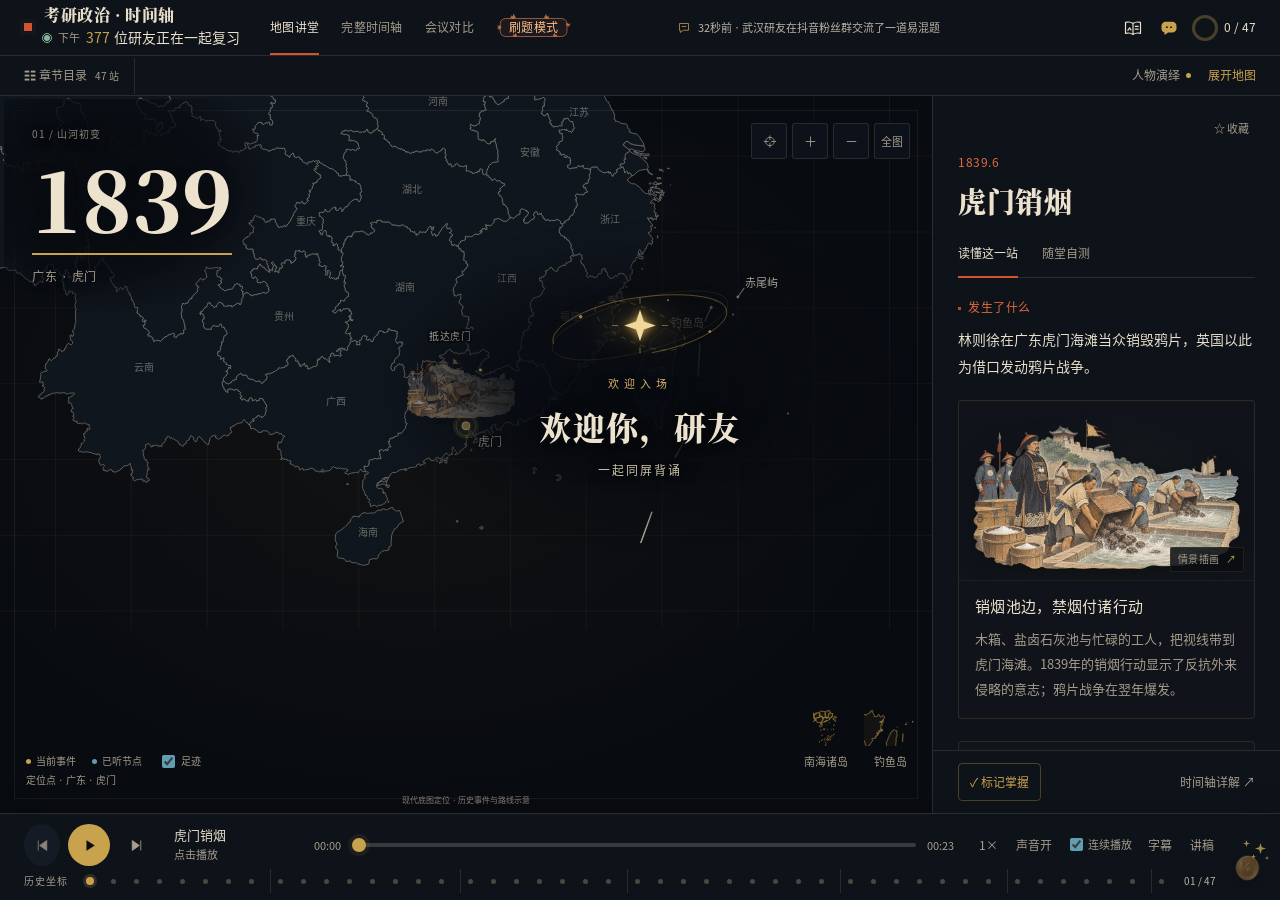
==== commit 96607a4e: "补全刷题模式与 lecture.html，适配 GitHub Pages 静态托管 - 新增 lecture.html：原站靠 Cloudflare clean-URL 重写，静态托管需实体文件 - " ====
--- a/index.html
+++ b/index.html
@@ -8,7 +8,7 @@
 <link rel="preload" href="assets/fonts/v51/sans-core-e274e4789ecb.woff2" as="font" type="font/woff2" crossorigin>
 <link rel="stylesheet" href="src/lecture.css?v=51">
 <script defer src="map_data.js?v=16"></script>
-<script defer src="src/study-map.js?v=29"></script><script defer src="src/lecture-data.js"></script><script defer src="src/lecture-audio.js"></script><script defer src="src/study-scenes.js?v=16"></script><script defer src="src/study-ui.js?v=61"></script><script defer src="src/study-together.js?v=42"></script><script defer src="src/study-welcome.js?v=43"></script><script defer src="src/study-community.js?v=33"></script><script defer src="src/study-resources.js?v=61"></script><script defer src="src/lecture-story.js?v=19"></script><script defer src="src/lecture.js?v=40"></script>
+<script defer src="src/study-map.js?v=29"></script><script defer src="src/lecture-data.js"></script><script defer src="src/lecture-audio.js"></script><script defer src="src/study-scenes.js?v=16"></script><script defer src="src/study-ui.js?v=61"></script><script defer src="src/study-together.js?v=42"></script><script defer src="src/study-welcome.js?v=44"></script><script defer src="src/study-community.js?v=33"></script><script defer src="src/study-resources.js?v=61"></script><script defer src="src/lecture-story.js?v=19"></script><script defer src="src/lecture.js?v=40"></script>
 <link rel="stylesheet" href="src/study-theme.css?v=16">
 <link rel="stylesheet" href="src/study-editorial.css?v=16">
 <link rel="stylesheet" href="src/study-system.css?v=61">
